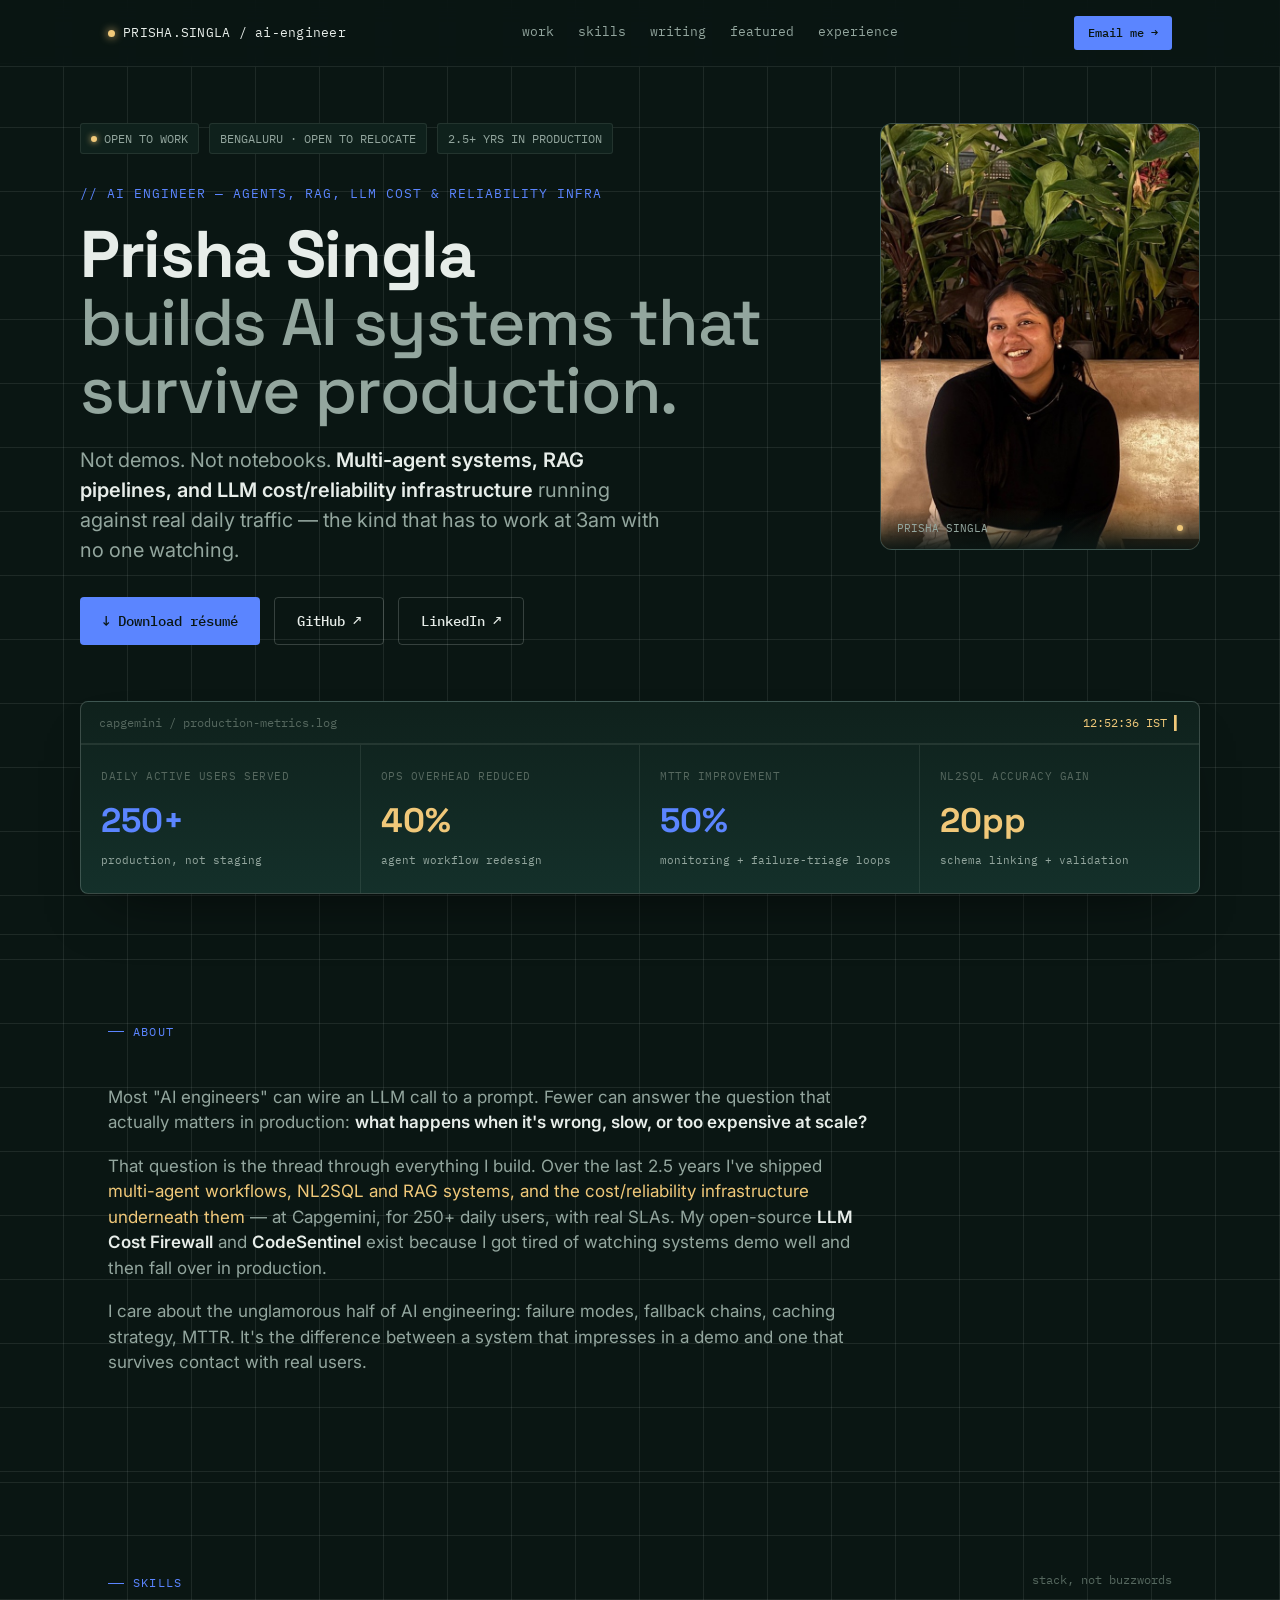
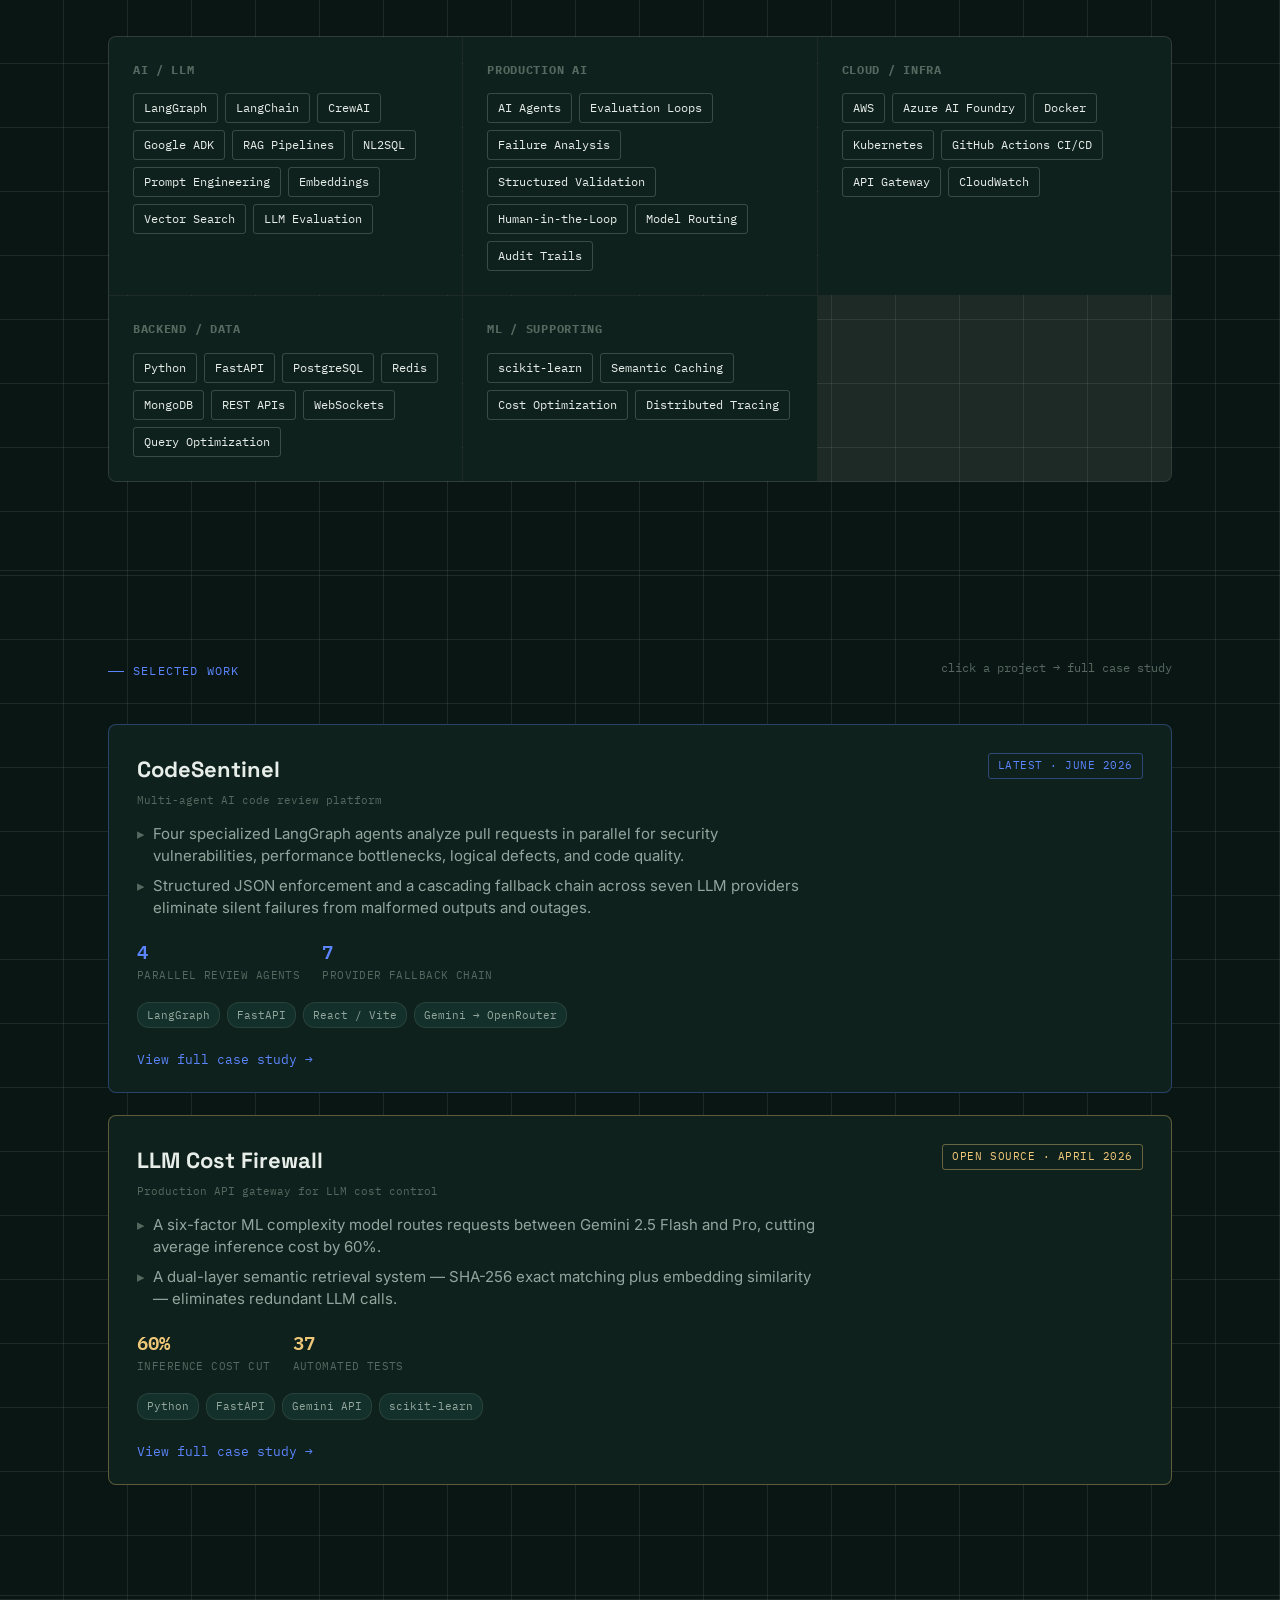
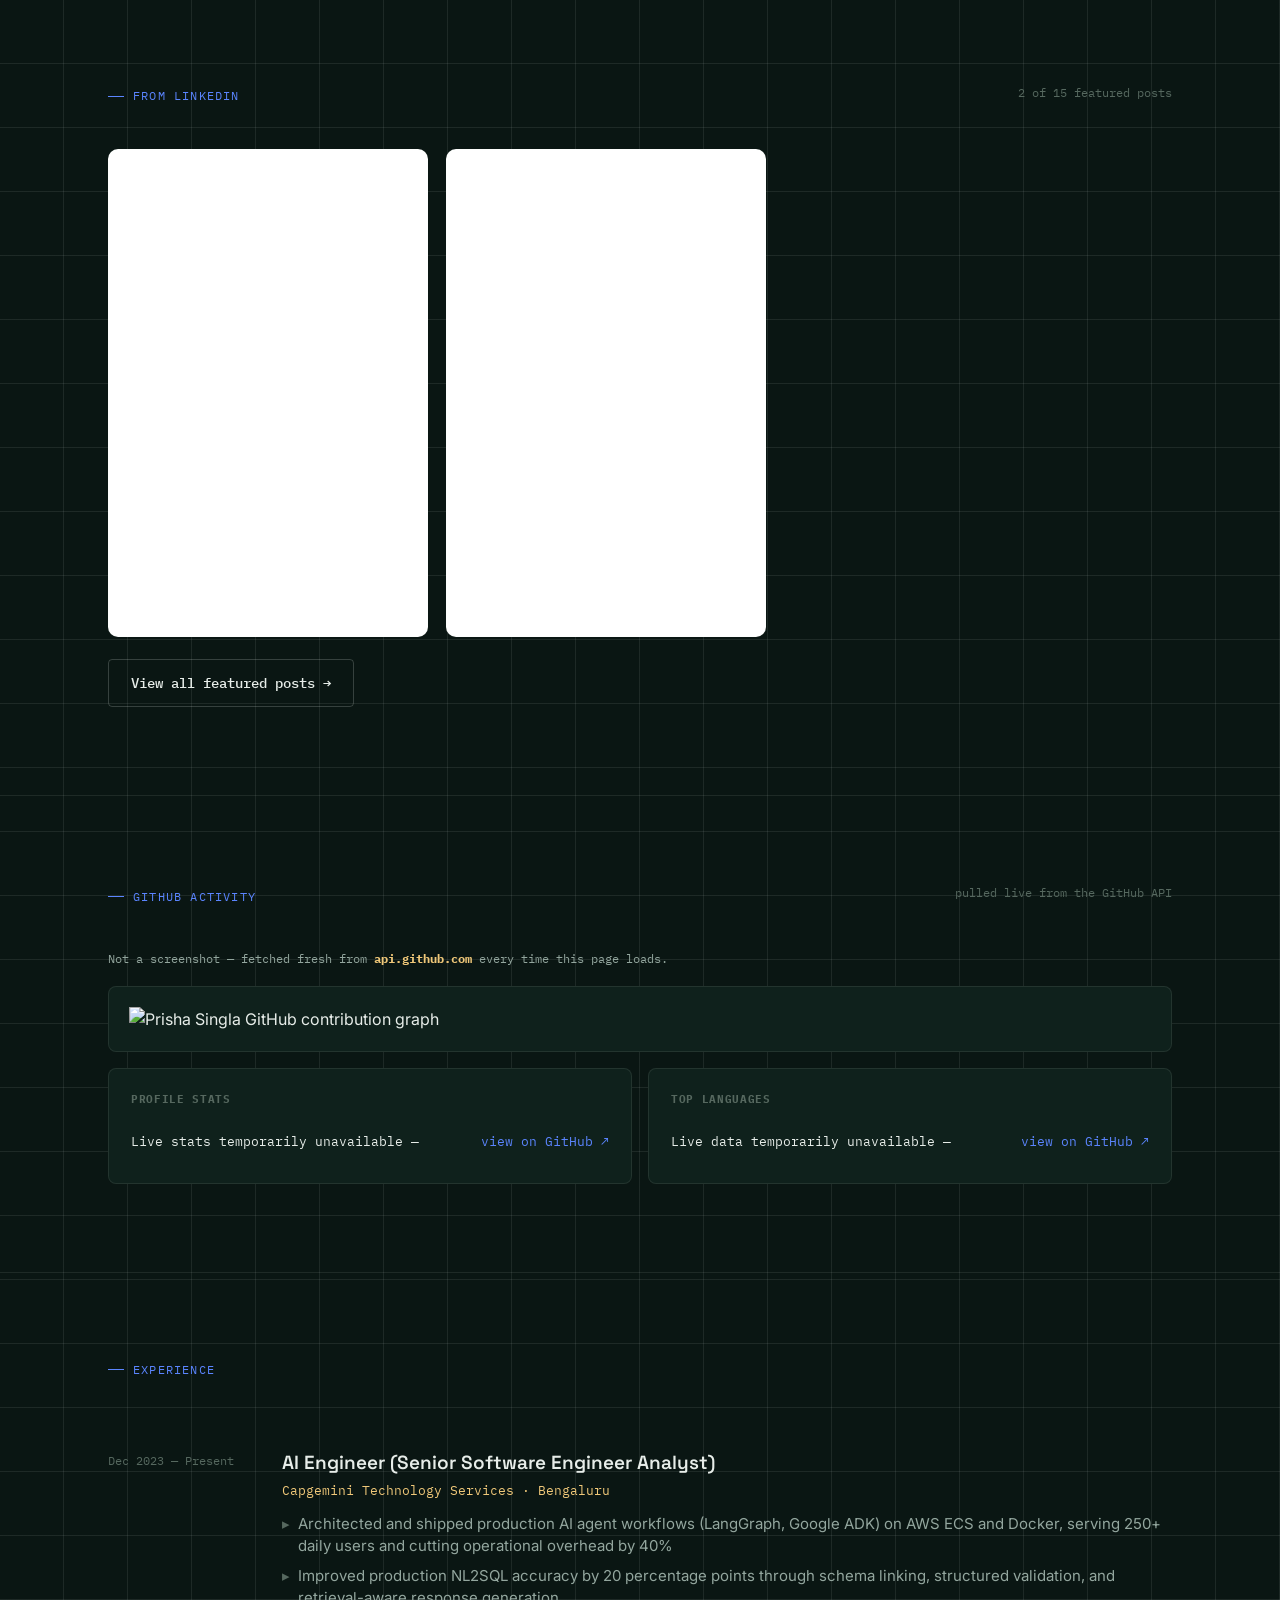
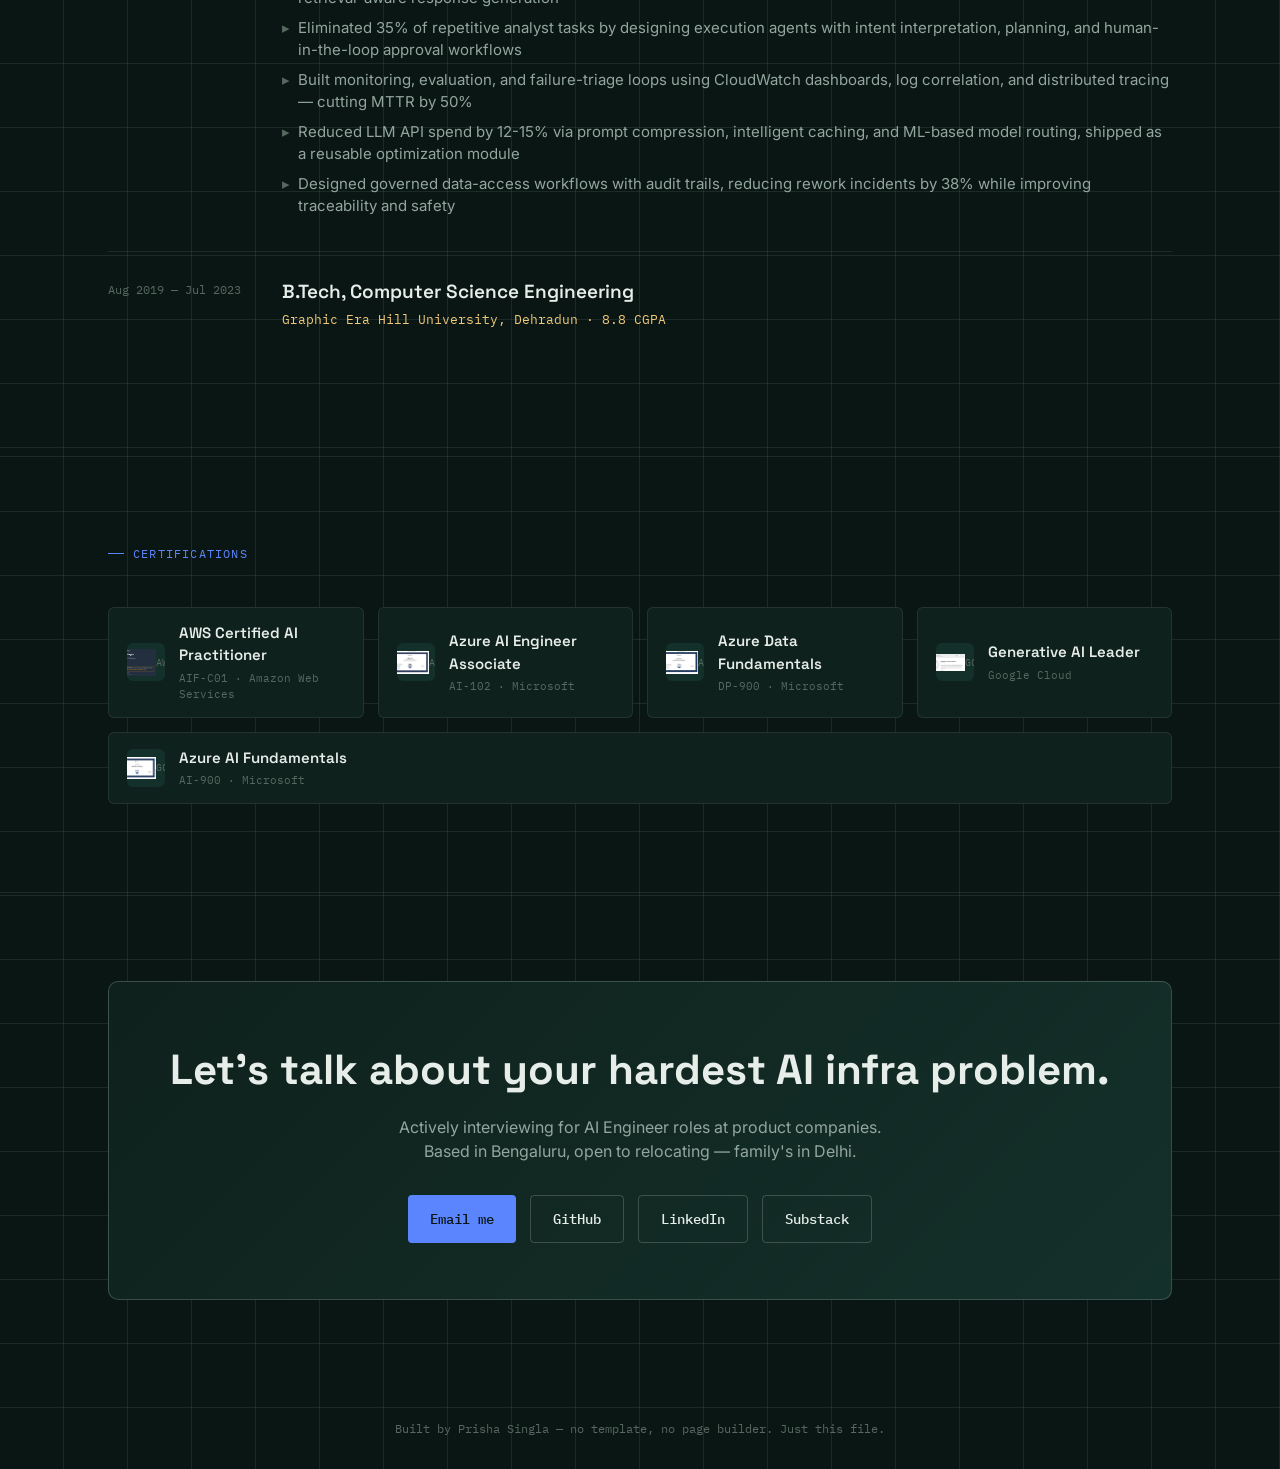
==== index.html @ 51c31b8b "feat: added certs" ====
<!DOCTYPE html>
<html lang="en">
<head>
<meta charset="UTF-8">
<meta name="viewport" content="width=device-width, initial-scale=1.0">
<title>Prisha Singla — AI Engineer</title>
<meta name="description" content="AI Engineer with 2.5 years shipping production agentic systems, RAG pipelines, and LLM cost infrastructure.">
<link rel="preconnect" href="https://fonts.googleapis.com">
<link rel="preconnect" href="https://fonts.gstatic.com" crossorigin>
<link href="https://fonts.googleapis.com/css2?family=Space+Grotesk:wght@400;500;600;700&family=IBM+Plex+Mono:wght@400;500;600&family=Inter:wght@400;500;600&display=swap" rel="stylesheet">
<link rel="stylesheet" href="style.css">
</head>
<body class="booting">

<div id="boot">
  <div class="boot-lines">
    <div>$ booting prisha_singla.sys</div>
    <div>$ mounting github · substack · linkedin</div>
    <div>$ loading 2.5y production experience</div>
    <div class="ok">$ status: <span class="ok">ready</span> <span class="blink">▍</span></div>
  </div>
</div>

<div class="spotlight" id="spotlight"></div>

<header class="nav">
  <div class="nav-inner">
    <div class="nav-logo"><span class="dot-live"></span> PRISHA.SINGLA / ai-engineer</div>
    <nav class="nav-links">
      <a href="#work">work</a>
      <a href="#skills">skills</a>
      <a href="writing.html">writing</a>
      <a href="featured.html">featured</a>
      <a href="#experience">experience</a>
    </nav>
    <a class="nav-cta" href="mailto:prishasingla23@gmail.com">Email me →</a>
  </div>
</header>

<div class="wrap hero">
  <div class="hero-columns">
    <div>
      <div class="status-bar load-anim load-1">
        <span class="status-chip open"><span class="dot"></span>OPEN TO WORK</span>
        <span class="status-chip">BENGALURU · OPEN TO RELOCATE</span>
        <span class="status-chip">2.5+ YRS IN PRODUCTION</span>
      </div>

      <span class="eyebrow load-anim load-2">// AI ENGINEER — AGENTS, RAG, LLM COST & RELIABILITY INFRA</span>
      <h1 class="hero-name load-anim load-3">Prisha Singla<br><span>builds AI systems that survive production.</span></h1>
      <p class="hero-sub load-anim load-4">Not demos. Not notebooks. <b>Multi-agent systems, RAG pipelines, and LLM cost/reliability infrastructure</b> running against real daily traffic — the kind that has to work at 3am with no one watching.</p>

      <div class="hero-cta-row load-anim load-5">
        <a class="btn btn-primary" href="Prisha_Singla_Resume.pdf" target="_blank" rel="noopener">↓ Download résumé</a>
        <a class="btn btn-ghost" href="https://github.com/prisha-singla-dev/" target="_blank" rel="noopener">GitHub ↗</a>
        <a class="btn btn-ghost" href="https://www.linkedin.com/in/prisha-singla/" target="_blank" rel="noopener">LinkedIn ↗</a>
      </div>
    </div>

    <div class="photo-panel load-anim load-3" id="photo-panel">
      <img src="prisha-photo.jpg" alt="Prisha Singla" onerror="this.style.display='none';">
      <div class="photo-fallback">
        <div class="mono"></div>
        <div class="hint"></div>
      </div>
      <div class="photo-tag"><span>PRISHA SINGLA</span><span class="live-dot"></span></div>
    </div>
  </div>

  <div class="dash reveal load-anim load-6">
    <div class="dash-head">
      <span>capgemini / production-metrics.log</span>
      <span class="clock" id="live-clock">--:--:--<span class="blink">▍</span></span>
    </div>
    <div class="dash-grid">
      <div class="metric">
        <div class="metric-label">Daily active users served</div>
        <div class="metric-val" data-count="250" data-suffix="+">0</div>
        <div class="metric-sub">production, not staging</div>
      </div>
      <div class="metric">
        <div class="metric-label">Ops overhead reduced</div>
        <div class="metric-val gold" data-count="40" data-suffix="%">0%</div>
        <div class="metric-sub">agent workflow redesign</div>
      </div>
      <div class="metric">
        <div class="metric-label">MTTR improvement</div>
        <div class="metric-val" data-count="50" data-suffix="%">0%</div>
        <div class="metric-sub">monitoring + failure-triage loops</div>
      </div>
      <div class="metric">
        <div class="metric-label">NL2SQL accuracy gain</div>
        <div class="metric-val gold" data-count="20" data-suffix="pp">0pp</div>
        <div class="metric-sub">schema linking + validation</div>
      </div>
    </div>
  </div>
</div>

<section id="about">
  <div class="wrap">
    <div class="sec-head"><span class="sec-label">About</span></div>
    <div class="about-body reveal">
      <p>Most "AI engineers" can wire an LLM call to a prompt. Fewer can answer the question that actually matters in production: <b>what happens when it's wrong, slow, or too expensive at scale?</b></p>
      <p>That question is the thread through everything I build. Over the last 2.5 years I've shipped <span class="accent">multi-agent workflows, NL2SQL and RAG systems, and the cost/reliability infrastructure underneath them</span> — at Capgemini, for 250+ daily users, with real SLAs. My open-source <b>LLM Cost Firewall</b> and <b>CodeSentinel</b> exist because I got tired of watching systems demo well and then fall over in production.</p>
      <p>I care about the unglamorous half of AI engineering: failure modes, fallback chains, caching strategy, MTTR. It's the difference between a system that impresses in a demo and one that survives contact with real users.</p>
    </div>
  </div>
</section>

<section id="skills">
  <div class="wrap">
    <div class="sec-head">
      <span class="sec-label">Skills</span>
      <span class="sec-count">stack, not buzzwords</span>
    </div>
    <div class="skill-grid reveal reveal-stagger">
      <div class="skill-cat">
        <h4>AI / LLM</h4>
        <div class="tag-row">
          <span class="tag">LangGraph</span><span class="tag">LangChain</span><span class="tag">CrewAI</span><span class="tag">Google ADK</span><span class="tag">RAG Pipelines</span><span class="tag">NL2SQL</span><span class="tag">Prompt Engineering</span><span class="tag">Embeddings</span><span class="tag">Vector Search</span><span class="tag">LLM Evaluation</span>
        </div>
      </div>
      <div class="skill-cat">
        <h4>Production AI</h4>
        <div class="tag-row">
          <span class="tag">AI Agents</span><span class="tag">Evaluation Loops</span><span class="tag">Failure Analysis</span><span class="tag">Structured Validation</span><span class="tag">Human-in-the-Loop</span><span class="tag">Model Routing</span><span class="tag">Audit Trails</span>
        </div>
      </div>
      <div class="skill-cat">
        <h4>Cloud / Infra</h4>
        <div class="tag-row">
          <span class="tag">AWS</span><span class="tag">Azure AI Foundry</span><span class="tag">Docker</span><span class="tag">Kubernetes</span><span class="tag">GitHub Actions CI/CD</span><span class="tag">API Gateway</span><span class="tag">CloudWatch</span>
        </div>
      </div>
      <div class="skill-cat">
        <h4>Backend / Data</h4>
        <div class="tag-row">
          <span class="tag">Python</span><span class="tag">FastAPI</span><span class="tag">PostgreSQL</span><span class="tag">Redis</span><span class="tag">MongoDB</span><span class="tag">REST APIs</span><span class="tag">WebSockets</span><span class="tag">Query Optimization</span>
        </div>
      </div>
      <div class="skill-cat">
        <h4>ML / Supporting</h4>
        <div class="tag-row">
          <span class="tag">scikit-learn</span><span class="tag">Semantic Caching</span><span class="tag">Cost Optimization</span><span class="tag">Distributed Tracing</span>
        </div>
      </div>
    </div>
  </div>
</section>

<section id="work">
  <div class="wrap">
    <div class="sec-head">
      <span class="sec-label">Selected Work</span>
      <span class="sec-count">click a project → full case study</span>
    </div>

    <a class="project hi-cobalt reveal" href="codesentinel.html" style="transition-delay:0.03s;">
      <div class="project-top">
        <div class="project-head">
          <span class="project-name">CodeSentinel</span>
          <span class="badge cobalt">LATEST · JUNE 2026</span>
        </div>
        <div class="project-date">Multi-agent AI code review platform</div>
        <ul class="project-desc">
          <li>Four specialized LangGraph agents analyze pull requests in parallel for security vulnerabilities, performance bottlenecks, logical defects, and code quality.</li>
          <li>Structured JSON enforcement and a cascading fallback chain across seven LLM providers eliminate silent failures from malformed outputs and outages.</li>
        </ul>
        <div class="project-stats">
          <div class="pstat"><span class="n cobalt">4</span><span class="l">parallel review agents</span></div>
          <div class="pstat"><span class="n cobalt">7</span><span class="l">provider fallback chain</span></div>
        </div>
        <div class="project-stack">
          <span class="stack-pill">LangGraph</span><span class="stack-pill">FastAPI</span><span class="stack-pill">React / Vite</span><span class="stack-pill">Gemini → OpenRouter</span>
        </div>
        <span class="project-cta">View full case study →</span>
      </div>
    </a>

    <a class="project hi-gold reveal" href="llm-cost-firewall.html" style="transition-delay:0.08s;">
      <div class="project-top">
        <div class="project-head">
          <span class="project-name">LLM Cost Firewall</span>
          <span class="badge gold">OPEN SOURCE · APRIL 2026</span>
        </div>
        <div class="project-date">Production API gateway for LLM cost control</div>
        <ul class="project-desc">
          <li>A six-factor ML complexity model routes requests between Gemini 2.5 Flash and Pro, cutting average inference cost by 60%.</li>
          <li>A dual-layer semantic retrieval system — SHA-256 exact matching plus embedding similarity — eliminates redundant LLM calls.</li>
        </ul>
        <div class="project-stats">
          <div class="pstat"><span class="n gold">60%</span><span class="l">inference cost cut</span></div>
          <div class="pstat"><span class="n gold">37</span><span class="l">automated tests</span></div>
        </div>
        <div class="project-stack">
          <span class="stack-pill">Python</span><span class="stack-pill">FastAPI</span><span class="stack-pill">Gemini API</span><span class="stack-pill">scikit-learn</span>
        </div>
        <span class="project-cta">View full case study →</span>
      </div>
    </a>
  </div>
</section>

<section id="linkedin">
  <div class="wrap">
    <div class="sec-head">
      <span class="sec-label">From LinkedIn</span>
      <span class="sec-count">2 of 15 featured posts</span>
    </div>
    <div class="li-scroll reveal">
      <div class="li-card">
        <iframe src="https://www.linkedin.com/embed/feed/update/urn:li:ugcPost:7457241802211971072" height="480" width="100%" frameborder="0" allowfullscreen title="LinkedIn post — LLM Cost Architecture" loading="lazy"></iframe>
      </div>
      <div class="li-card">
        <iframe src="https://www.linkedin.com/embed/feed/update/urn:li:ugcPost:7475395235465064448" height="480" width="100%" frameborder="0" allowfullscreen title="LinkedIn post — Multi-Agent Code Review" loading="lazy"></iframe>
      </div>
    </div>
    <a class="btn btn-ghost reveal" href="featured.html" style="margin-top:8px;">View all featured posts →</a>
  </div>
</section>

<section id="github-activity">
  <div class="wrap">
    <div class="sec-head">
      <span class="sec-label">GitHub Activity</span>
      <span class="sec-count">pulled live from the GitHub API</span>
    </div>
    <div class="gh-summary reveal">Not a screenshot — fetched fresh from <b>api.github.com</b> every time this page loads.</div>
    <div class="gh-chart-wrap reveal">
      <img src="https://ghchart.rshah.org/5B85FF/prisha-singla-dev" alt="Prisha Singla GitHub contribution graph" loading="lazy" style="width:100%;min-width:640px;">
    </div>
    <div class="gh-stats-grid reveal">
      <div class="gh-card">
        <h5>Profile stats</h5>
        <div id="gh-live-stats"><div class="gh-stat-row" style="border-top:none;">Loading…</div></div>
      </div>
      <div class="gh-card">
        <h5>Top languages</h5>
        <div id="gh-live-langs"><div class="gh-stat-row" style="border-top:none;">Loading…</div></div>
      </div>
    </div>
  </div>
</section>

<section id="experience">
  <div class="wrap">
    <div class="sec-head"><span class="sec-label">Experience</span></div>
    <div class="reveal">
      <div class="exp-item">
        <div class="exp-date">Dec 2023 — Present</div>
        <div>
          <div class="exp-role">AI Engineer (Senior Software Engineer Analyst)</div>
          <div class="exp-org">Capgemini Technology Services · Bengaluru</div>
          <ul class="exp-list">
            <li>Architected and shipped production AI agent workflows (LangGraph, Google ADK) on AWS ECS and Docker, serving 250+ daily users and cutting operational overhead by 40%</li>
            <li>Improved production NL2SQL accuracy by 20 percentage points through schema linking, structured validation, and retrieval-aware response generation</li>
            <li>Eliminated 35% of repetitive analyst tasks by designing execution agents with intent interpretation, planning, and human-in-the-loop approval workflows</li>
            <li>Built monitoring, evaluation, and failure-triage loops using CloudWatch dashboards, log correlation, and distributed tracing — cutting MTTR by 50%</li>
            <li>Reduced LLM API spend by 12-15% via prompt compression, intelligent caching, and ML-based model routing, shipped as a reusable optimization module</li>
            <li>Designed governed data-access workflows with audit trails, reducing rework incidents by 38% while improving traceability and safety</li>
          </ul>
        </div>
      </div>
      <div class="exp-item">
        <div class="exp-date">Aug 2019 — Jul 2023</div>
        <div>
          <div class="exp-role">B.Tech, Computer Science Engineering</div>
          <div class="exp-org">Graphic Era Hill University, Dehradun · 8.8 CGPA</div>
        </div>
      </div>
    </div>
  </div>
</section>

<section id="certs">
  <div class="wrap">
    <div class="sec-head"><span class="sec-label">Certifications</span></div>
    <div class="cert-row reveal">
      <div class="cert" data-img-wrap>
        <div class="cert-logo"><img src="certs/aws-aif-c01.png" alt="" onerror="imgFallback(this)">AWS</div>
        <div><div class="cert-name">AWS Certified AI Practitioner</div><div class="cert-issuer">AIF-C01 · Amazon Web Services</div></div>
      </div>
      <div class="cert" data-img-wrap>
        <div class="cert-logo"><img src="certs/azure-ai102.png" alt="" onerror="imgFallback(this)">AZ</div>
        <div><div class="cert-name">Azure AI Engineer Associate</div><div class="cert-issuer">AI-102 · Microsoft</div></div>
      </div>
      <div class="cert" data-img-wrap>
        <div class="cert-logo"><img src="certs/azure-dp900.png" alt="" onerror="imgFallback(this)">AZ</div>
        <div><div class="cert-name">Azure Data Fundamentals</div><div class="cert-issuer">DP-900 · Microsoft</div></div>
      </div>
      <div class="cert" data-img-wrap>
        <div class="cert-logo"><img src="certs/gcp-genai-leader.png" alt="" onerror="imgFallback(this)">GCP</div>
        <div><div class="cert-name">Generative AI Leader</div><div class="cert-issuer">Google Cloud</div></div>
      </div>
      <div class="cert" data-img-wrap>
        <div class="cert-logo"><img src="certs/azure-ai900.png" alt="" onerror="imgFallback(this)">GCP</div>
        <div><div class="cert-name">Azure AI Fundamentals</div><div class="cert-issuer">AI-900 · Microsoft</div></div>
      </div>
    </div>
  </div>
</section>

<section id="contact">
  <div class="wrap">
    <div class="contact-panel reveal">
      <h2>Let's talk about your hardest AI infra problem.</h2>
      <p>Actively interviewing for AI Engineer roles at product companies. Based in Bengaluru, open to relocating — family's in Delhi.</p>
      <div class="contact-links">
        <a class="btn btn-primary" href="mailto:prishasingla23@gmail.com">Email me</a>
        <a class="btn btn-ghost" href="https://github.com/prisha-singla-dev/" target="_blank" rel="noopener">GitHub</a>
        <a class="btn btn-ghost" href="https://www.linkedin.com/in/prisha-singla/" target="_blank" rel="noopener">LinkedIn</a>
        <a class="btn btn-ghost" href="https://shipitdebugit.substack.com/" target="_blank" rel="noopener">Substack</a>
      </div>
    </div>
  </div>
</section>

<footer>Built by Prisha Singla — no template, no page builder. Just this file.</footer>

<script src="site.js"></script>
</body>
</html>
---- style.css ----
:root{
  --ink:#0A1613;
  --panel:#0F211C;
  --panel-2:#14302A;
  --line: rgba(231,237,233,0.09);
  --line-strong: rgba(231,237,233,0.20);
  --text:#E7EDE9;
  --text-dim:#93A69E;
  --text-faint:#56685F;
  --cobalt:#5B85FF;
  --gold:#F0C879;
  --coral:#FF6B5E;
  --font-display:'Space Grotesk',sans-serif;
  --font-mono:'IBM Plex Mono',monospace;
  --font-body:'Inter',sans-serif;
}
*{margin:0;padding:0;box-sizing:border-box;}
html{scroll-behavior:smooth;}
body{
  background:var(--ink);color:var(--text);font-family:var(--font-body);line-height:1.5;overflow-x:hidden;
  background-image:linear-gradient(var(--line) 1px, transparent 1px), linear-gradient(90deg, var(--line) 1px, transparent 1px);
  background-size:64px 64px;background-position:-1px -1px;
}
body.booting{overflow:hidden;height:100vh;}
@media (prefers-reduced-motion: reduce){
  *{animation-duration:0.01ms !important; animation-iteration-count:1 !important; transition-duration:0.01ms !important; scroll-behavior:auto !important;}
  .spotlight{display:none !important;}
}
a{color:inherit;text-decoration:none;}
::selection{background:var(--cobalt);color:var(--ink);}
:focus-visible{outline:2px solid var(--cobalt);outline-offset:3px;}
img{max-width:100%;display:block;}
ul{list-style:none;}

.wrap{max-width:1120px;margin:0 auto;padding:0 28px;}

/* ---------- BOOT OVERLAY ---------- */
#boot{
  position:fixed;inset:0;z-index:1000;background:var(--ink);
  display:flex;align-items:center;justify-content:center;
  transition:opacity 0.5s ease, visibility 0.5s ease;
}
#boot.hide{opacity:0;visibility:hidden;pointer-events:none;}
.boot-lines{font-family:var(--font-mono);font-size:13px;color:var(--text-dim);width:340px;}
.boot-lines div{opacity:0;white-space:nowrap;overflow:hidden;animation:bootline 0.4s ease forwards;}
.boot-lines div:nth-child(1){animation-delay:0.05s;}
.boot-lines div:nth-child(2){animation-delay:0.35s;}
.boot-lines div:nth-child(3){animation-delay:0.65s;}
.boot-lines div:nth-child(4){animation-delay:0.95s;color:var(--cobalt);}
@keyframes bootline{from{opacity:0;transform:translateX(-6px);}to{opacity:1;transform:translateX(0);}}
.boot-lines .ok{color:var(--gold);}

/* ---------- CURSOR SPOTLIGHT ---------- */
.spotlight{
  position:fixed;top:0;left:0;width:520px;height:520px;pointer-events:none;z-index:1;
  background:radial-gradient(circle, rgba(91,133,255,0.07), rgba(240,200,121,0.03) 45%, transparent 70%);
  transform:translate(-50%,-50%);opacity:0;transition:opacity 0.4s ease;
}
.spotlight.active{opacity:1;}

/* ---------- LOAD-IN ---------- */
@keyframes fadeUp{from{opacity:0;transform:translateY(16px);}to{opacity:1;transform:translateY(0);}}
.load-anim{opacity:0;}
.load-anim.go{animation:fadeUp 0.7s cubic-bezier(.16,.84,.44,1) forwards;}
.load-1.go{animation-delay:0.05s;} .load-2.go{animation-delay:0.15s;} .load-3.go{animation-delay:0.28s;}
.load-4.go{animation-delay:0.4s;} .load-5.go{animation-delay:0.52s;} .load-6.go{animation-delay:0.64s;}

/* ---------- NAV ---------- */
header.nav{position:sticky;top:0;z-index:100;backdrop-filter:blur(12px);background:rgba(10,22,19,0.85);border-bottom:1px solid var(--line);}
.nav-inner{display:flex;align-items:center;justify-content:space-between;padding:16px 28px;max-width:1120px;margin:0 auto;}
.nav-logo{font-family:var(--font-mono);font-size:13px;letter-spacing:0.02em;display:flex;align-items:center;gap:8px;}
.dot-live{width:7px;height:7px;border-radius:50%;background:var(--gold);box-shadow:0 0 8px var(--gold);animation:pulse 2s ease-in-out infinite;}
@keyframes pulse{0%,100%{opacity:1;}50%{opacity:0.35;}}
.nav-links{display:flex;gap:24px;font-family:var(--font-mono);font-size:12.5px;color:var(--text-dim);}
.nav-links a{position:relative;padding-bottom:3px;transition:color 0.2s ease;}
.nav-links a::after{content:'';position:absolute;left:0;bottom:0;width:0;height:1px;background:var(--cobalt);transition:width 0.25s ease;}
.nav-links a:hover{color:var(--cobalt);}
.nav-links a:hover::after{width:100%;}
.nav-links a.active{color:var(--gold);}
.nav-cta{font-family:var(--font-mono);font-size:12px;background:var(--cobalt);color:var(--ink);padding:8px 14px;border-radius:3px;white-space:nowrap;transition:transform 0.15s ease, box-shadow 0.15s ease;font-weight:500;}
.nav-cta:hover{transform:translateY(-1px);box-shadow:0 6px 16px rgba(91,133,255,0.25);}
@media (max-width:820px){.nav-links{display:none;}}

section[id]{scroll-margin-top:84px;}

/* ---------- HERO ---------- */
.hero{padding:56px 0 40px;}
.hero-columns{display:grid;grid-template-columns:1fr 320px;gap:48px;align-items:start;}
@media (max-width:900px){.hero-columns{grid-template-columns:1fr;}}

.status-bar{display:flex;flex-wrap:wrap;gap:10px;margin-bottom:30px;}
.status-chip{font-family:var(--font-mono);font-size:11.5px;color:var(--text-dim);border:1px solid var(--line);padding:6px 10px;border-radius:3px;display:flex;align-items:center;gap:7px;background:var(--panel);}
.status-chip .dot{width:6px;height:6px;border-radius:50%;background:var(--gold);}
.status-chip.open .dot{background:var(--gold);box-shadow:0 0 6px var(--gold);}

.eyebrow{font-family:var(--font-mono);font-size:12.5px;color:var(--cobalt);letter-spacing:0.08em;margin-bottom:18px;display:block;}
h1.hero-name{font-family:var(--font-display);font-weight:700;font-size:clamp(34px, 6vw, 66px);line-height:1.03;letter-spacing:-0.02em;margin-bottom:20px;}
h1.hero-name span{color:var(--text-dim);font-weight:500;}
.hero-sub{font-size:clamp(16px,2.4vw,20px);color:var(--text-dim);max-width:600px;margin-bottom:32px;font-weight:400;}
.hero-sub b{color:var(--text);font-weight:600;}

.hero-cta-row{display:flex;flex-wrap:wrap;gap:14px;margin-bottom:56px;}
.btn{font-family:var(--font-mono);font-size:13.5px;font-weight:500;padding:13px 22px;border-radius:4px;display:inline-flex;align-items:center;gap:8px;transition:transform 0.15s ease, box-shadow 0.15s ease;}
.btn-primary{background:var(--cobalt);color:var(--ink);}
.btn-primary:hover{transform:translateY(-2px);box-shadow:0 8px 20px rgba(91,133,255,0.25);}
.btn-ghost{border:1px solid var(--line-strong);color:var(--text);}
.btn-ghost:hover{border-color:var(--gold);color:var(--gold);transform:translateY(-2px);}
.btn-sm{font-size:12px;padding:9px 15px;}

/* ---------- PHOTO PANEL ---------- */
.photo-panel{
  position:relative;border:1px solid var(--line-strong);border-radius:12px;overflow:hidden;
  background:linear-gradient(160deg, var(--panel-2), var(--panel));aspect-ratio:3/4;
}
.photo-panel img{width:100%;height:100%;object-fit:cover;}
.photo-fallback{position:absolute;inset:0;display:flex;flex-direction:column;align-items:center;justify-content:center;gap:10px;}
.photo-fallback .mono{font-family:var(--font-display);font-weight:700;font-size:52px;color:var(--cobalt);opacity:0.5;}
.photo-fallback .hint{font-family:var(--font-mono);font-size:10.5px;color:var(--text-faint);text-align:center;padding:0 20px;}
.photo-panel.has-photo .photo-fallback{display:none;}
.photo-tag{
  position:absolute;left:0;right:0;bottom:0;padding:12px 16px;
  background:linear-gradient(0deg, rgba(10,22,19,0.92), transparent);
  font-family:var(--font-mono);font-size:11px;color:var(--text-dim);display:flex;align-items:center;justify-content:space-between;
}
.photo-tag .live-dot{width:6px;height:6px;border-radius:50%;background:var(--gold);box-shadow:0 0 6px var(--gold);animation:pulse 2s ease-in-out infinite;}

/* ---------- DASHBOARD PANEL ---------- */
.dash{border:1px solid var(--line-strong);border-radius:8px;background:linear-gradient(180deg, var(--panel), var(--panel-2));overflow:hidden;box-shadow:0 30px 60px -30px rgba(0,0,0,0.6);position:relative;}
.dash::after{content:'';position:absolute;top:0;left:-30%;width:22%;height:100%;background:linear-gradient(90deg, transparent, rgba(91,133,255,0.07), transparent);animation:scan 5s ease-in-out infinite;pointer-events:none;}
@keyframes scan{0%{left:-30%;}50%{left:108%;}100%{left:108%;}}
.dash-head{display:flex;align-items:center;justify-content:space-between;padding:12px 18px;border-bottom:1px solid var(--line);font-family:var(--font-mono);font-size:11.5px;color:var(--text-faint);}
.dash-head .clock{color:var(--gold);}
.dash-head .blink{animation:pulse 1s steps(1) infinite;}
.dash-grid{display:grid;grid-template-columns:repeat(4,1fr);}
.metric{padding:24px 20px;border-right:1px solid var(--line);border-top:1px solid var(--line);transition:background 0.25s ease;}
.metric:hover{background:rgba(91,133,255,0.04);}
.metric:nth-child(4n){border-right:none;}
.metric-label{font-family:var(--font-mono);font-size:10.5px;color:var(--text-faint);letter-spacing:0.05em;text-transform:uppercase;margin-bottom:10px;}
.metric-val{font-family:var(--font-display);font-weight:700;font-size:clamp(24px,3.2vw,34px);color:var(--cobalt);}
.metric-val.gold{color:var(--gold);}
.metric-sub{font-family:var(--font-mono);font-size:11px;color:var(--text-dim);margin-top:6px;}
@media (max-width:720px){
  .dash-grid{grid-template-columns:repeat(2,1fr);}
  .metric:nth-child(2n){border-right:none;}
  .metric:nth-child(4n){border-right:1px solid var(--line);}
}

/* ---------- SECTION SHELL ---------- */
section{padding:88px 0;border-top:1px solid var(--line);}
.sec-head{display:flex;align-items:baseline;justify-content:space-between;margin-bottom:44px;flex-wrap:wrap;gap:12px;}
.sec-label{font-family:var(--font-mono);font-size:12px;color:var(--cobalt);letter-spacing:0.1em;text-transform:uppercase;display:flex;align-items:center;gap:9px;}
.sec-label::before{content:'';width:16px;height:1px;background:var(--cobalt);display:inline-block;}
.sec-title{font-family:var(--font-display);font-weight:600;font-size:clamp(26px,4vw,38px);letter-spacing:-0.01em;}
.sec-count{font-family:var(--font-mono);font-size:12px;color:var(--text-faint);}

/* ---------- ABOUT ---------- */
.about-body{max-width:760px;font-size:17px;color:var(--text-dim);}
.about-body p{margin-bottom:18px;}
.about-body b{color:var(--text);font-weight:600;}
.about-body .accent{color:var(--gold);}

/* ---------- SKILLS ---------- */
.skill-grid{display:grid;grid-template-columns:repeat(3,1fr);gap:1px;background:var(--line);border:1px solid var(--line);border-radius:8px;overflow:hidden;}
.skill-cat{background:var(--panel);padding:24px;}
.skill-cat h4{font-family:var(--font-mono);font-size:11.5px;color:var(--text-faint);text-transform:uppercase;letter-spacing:0.06em;margin-bottom:15px;}
.tag-row{display:flex;flex-wrap:wrap;gap:7px;}
.tag{font-family:var(--font-mono);font-size:12px;padding:5px 10px;border:1px solid var(--line-strong);border-radius:3px;color:var(--text);transition:all 0.18s ease;}
.tag:hover{border-color:var(--gold);color:var(--gold);transform:translateY(-2px);background:rgba(240,200,121,0.06);}
@media (max-width:900px){.skill-grid{grid-template-columns:repeat(2,1fr);}}
@media (max-width:600px){.skill-grid{grid-template-columns:1fr;}}

/* ---------- PROJECT CARDS (clickable → detail page) ---------- */
.project{display:block;border:1px solid var(--line);border-radius:8px;margin-bottom:22px;background:var(--panel);overflow:hidden;transition:border-color 0.25s ease, transform 0.25s ease, box-shadow 0.25s ease;cursor:pointer;}
.project:hover{border-color:var(--line-strong);transform:translateY(-3px);box-shadow:0 16px 32px -18px rgba(0,0,0,0.5);}
.project.hi-cobalt{border-color:rgba(91,133,255,0.35);}
.project.hi-cobalt:hover{box-shadow:0 16px 32px -18px rgba(91,133,255,0.18);}
.project.hi-gold{border-color:rgba(240,200,121,0.35);}
.project.hi-gold:hover{box-shadow:0 16px 32px -18px rgba(240,200,121,0.15);}
.project-top{padding:28px 28px 22px;}
.project-head{display:flex;align-items:flex-start;justify-content:space-between;gap:16px;margin-bottom:6px;flex-wrap:wrap;}
.project-name{font-family:var(--font-display);font-weight:700;font-size:22px;}
.project-date{font-family:var(--font-mono);font-size:11px;color:var(--text-faint);margin-bottom:14px;}
.badge{font-family:var(--font-mono);font-size:10.5px;padding:4px 9px;border-radius:3px;letter-spacing:0.05em;white-space:nowrap;}
.badge.cobalt{color:var(--cobalt);border:1px solid rgba(91,133,255,0.4);}
.badge.gold{color:var(--gold);border:1px solid rgba(240,200,121,0.4);}
.project-desc{color:var(--text-dim);font-size:15px;max-width:680px;margin-bottom:18px;}
.project-desc li{margin-bottom:7px;position:relative;padding-left:16px;}
.project-desc li::before{content:'▸';position:absolute;left:0;color:var(--text-faint);}
.project-stats{display:flex;flex-wrap:wrap;gap:22px;margin-bottom:18px;}
.pstat{font-family:var(--font-mono);}
.pstat .n{font-size:19px;font-weight:600;}
.pstat .n.cobalt{color:var(--cobalt);}
.pstat .n.gold{color:var(--gold);}
.pstat .l{color:var(--text-faint);font-size:10.5px;text-transform:uppercase;letter-spacing:0.04em;display:block;margin-top:2px;}
.project-stack{display:flex;flex-wrap:wrap;gap:7px;margin-bottom:18px;}
.stack-pill{font-family:var(--font-mono);font-size:11px;color:var(--text-dim);background:var(--panel-2);border:1px solid var(--line);padding:4px 9px;border-radius:12px;}
.project-cta{font-family:var(--font-mono);font-size:12.5px;color:var(--cobalt);display:inline-flex;align-items:center;gap:6px;}
.project:hover .project-cta{color:var(--gold);}

/* ---------- PROJECT DETAIL PAGE ---------- */
.detail-hero{padding:44px 0 40px;}
.back-link{font-family:var(--font-mono);font-size:12.5px;color:var(--text-dim);display:inline-flex;align-items:center;gap:6px;margin-bottom:24px;}
.back-link:hover{color:var(--cobalt);}
.detail-links{display:flex;flex-wrap:wrap;gap:14px;margin:28px 0 8px;}
.detail-block{margin-bottom:56px;}
.detail-block h3{font-family:var(--font-display);font-weight:600;font-size:22px;margin-bottom:18px;}
.video-frame{border:1px solid var(--line-strong);border-radius:10px;overflow:hidden;background:var(--panel);aspect-ratio:16/9;position:relative;}
.video-frame video{width:100%;height:100%;object-fit:cover;}
.video-placeholder{position:absolute;inset:0;display:flex;flex-direction:column;align-items:center;justify-content:center;gap:10px;font-family:var(--font-mono);font-size:12px;color:var(--text-faint);text-align:center;padding:0 24px;}
.embed-row{display:grid;grid-template-columns:1fr 1fr;gap:20px;}
@media (max-width:800px){.embed-row{grid-template-columns:1fr;}}
.embed-card{border:1px solid var(--line);border-radius:10px;overflow:hidden;background:var(--panel);}
.embed-card-head{padding:12px 16px;border-bottom:1px solid var(--line);font-family:var(--font-mono);font-size:11px;color:var(--text-faint);display:flex;align-items:center;justify-content:space-between;}
.embed-card-head a{color:var(--cobalt);}
.embed-frame-wrap{background:#fff;}
.embed-frame-wrap iframe{width:100%;border:none;display:block;}
.substack-card{padding:32px 24px;text-align:center;background:linear-gradient(160deg,#fff,#f4f1ea);color:#1a1a1a;}
.substack-card .sc-icon{width:44px;height:44px;border-radius:10px;background:#FF6719;color:#fff;display:flex;align-items:center;justify-content:center;font-family:var(--font-display);font-weight:700;font-size:18px;margin:0 auto 14px;}
.substack-card h4{font-family:var(--font-display);font-weight:700;font-size:16px;margin-bottom:8px;}
.substack-card p{font-family:var(--font-body);font-size:13px;color:#555;margin-bottom:16px;line-height:1.5;}
.substack-card a{display:inline-block;font-family:var(--font-mono);font-size:12px;font-weight:600;background:#FF6719;color:#fff;padding:9px 16px;border-radius:5px;}

/* ---------- WRITING / NEWSLETTER ---------- */
.writing-grid{display:grid;grid-template-columns:1fr 1fr;gap:20px;}
@media (max-width:800px){.writing-grid{grid-template-columns:1fr;}}
.writing-card{border:1px solid var(--line);border-radius:10px;overflow:hidden;background:var(--panel);transition:border-color 0.2s ease, transform 0.2s ease;}
.writing-card:hover{border-color:var(--line-strong);transform:translateY(-3px);}
.writing-card-head{padding:12px 16px;border-bottom:1px solid var(--line);font-family:var(--font-mono);font-size:10.5px;letter-spacing:0.06em;text-transform:uppercase;color:var(--gold);}

/* ---------- LINKEDIN HIGHLIGHTS ---------- */
.li-scroll{display:flex;gap:18px;overflow-x:auto;padding-bottom:14px;scroll-snap-type:x proximity;-webkit-overflow-scrolling:touch;}
.li-scroll::-webkit-scrollbar{height:6px;}
.li-scroll::-webkit-scrollbar-thumb{background:var(--line-strong);border-radius:3px;}
.li-card{flex:0 0 320px;scroll-snap-align:start;border:1px solid var(--line);border-radius:10px;overflow:hidden;background:#fff;}

/* ---------- GITHUB ACTIVITY (self-built) ---------- */
.gh-summary{font-family:var(--font-mono);font-size:12px;color:var(--text-dim);margin-bottom:18px;}
.gh-summary b{color:var(--gold);}
.gh-chart-wrap{border:1px solid var(--line);border-radius:8px;background:var(--panel);padding:20px;overflow-x:auto;margin-bottom:16px;}
.gh-stats-grid{display:grid;grid-template-columns:1fr 1fr;gap:16px;}
@media (max-width:700px){.gh-stats-grid{grid-template-columns:1fr;}}
.gh-card{border:1px solid var(--line);border-radius:8px;background:var(--panel);padding:22px;}
.gh-card h5{font-family:var(--font-mono);font-size:11px;color:var(--text-faint);text-transform:uppercase;letter-spacing:0.06em;margin-bottom:16px;}
.gh-stat-row{display:flex;justify-content:space-between;align-items:center;padding:9px 0;border-top:1px solid var(--line);font-family:var(--font-mono);font-size:13px;}
.gh-stat-row:first-of-type{border-top:none;}
.gh-stat-row .n{color:var(--cobalt);font-weight:600;}
.lang-bar-row{margin-bottom:12px;}
.lang-bar-label{display:flex;justify-content:space-between;font-family:var(--font-mono);font-size:11.5px;color:var(--text-dim);margin-bottom:5px;}
.lang-bar-track{height:6px;background:var(--panel-2);border-radius:3px;overflow:hidden;}
.lang-bar-fill{height:100%;background:var(--cobalt);border-radius:3px;transition:width 1s cubic-bezier(.16,.84,.44,1);}

/* ---------- EXPERIENCE ---------- */
.exp-item{display:grid;grid-template-columns:150px 1fr;gap:24px;padding:26px 0;border-top:1px solid var(--line);}
.exp-item:first-child{border-top:none;}
.exp-date{font-family:var(--font-mono);font-size:12px;color:var(--text-faint);padding-top:3px;}
.exp-role{font-family:var(--font-display);font-weight:600;font-size:19px;margin-bottom:4px;}
.exp-org{font-family:var(--font-mono);font-size:13px;color:var(--gold);margin-bottom:12px;}
.exp-list{color:var(--text-dim);font-size:15px;}
.exp-list li{margin-bottom:7px;position:relative;padding-left:16px;}
.exp-list li::before{content:'▸';position:absolute;left:0;color:var(--text-faint);}

/* ---------- CERTS ---------- */
.cert-row{display:flex;flex-wrap:wrap;gap:14px;}
.cert{border:1px solid var(--line);border-radius:6px;padding:14px 18px;background:var(--panel);flex:1 1 220px;transition:border-color 0.2s ease, transform 0.2s ease;display:flex;align-items:center;gap:14px;}
.cert:hover{border-color:var(--gold);transform:translateY(-2px);}
.cert-logo{width:38px;height:38px;border-radius:6px;background:var(--panel-2);flex-shrink:0;display:flex;align-items:center;justify-content:center;font-family:var(--font-mono);font-size:10px;color:var(--text-faint);overflow:hidden;}
.cert-logo img{width:100%;height:100%;object-fit:contain;}
.cert-name{font-family:var(--font-display);font-weight:600;font-size:15px;margin-bottom:3px;}
.cert-issuer{font-family:var(--font-mono);font-size:11px;color:var(--text-faint);}

/* ---------- CONTACT / FOOTER ---------- */
.contact-panel{border:1px solid var(--line-strong);border-radius:10px;background:linear-gradient(135deg, var(--panel), var(--panel-2));padding:56px 44px;text-align:center;}
.contact-panel h2{font-family:var(--font-display);font-weight:700;font-size:clamp(28px,4.5vw,42px);margin-bottom:14px;}
.contact-panel p{color:var(--text-dim);max-width:520px;margin:0 auto 32px;font-size:16px;}
.contact-links{display:flex;flex-wrap:wrap;justify-content:center;gap:14px;}
footer{padding:32px 0;text-align:center;font-family:var(--font-mono);font-size:11.5px;color:var(--text-faint);}
@media (max-width:600px){.contact-panel{padding:40px 22px;}.exp-item{grid-template-columns:1fr;gap:6px;}}

/* ---------- REVEAL ---------- */
.reveal{opacity:0;transform:translateY(22px);transition:opacity 0.7s cubic-bezier(.16,.84,.44,1), transform 0.7s cubic-bezier(.16,.84,.44,1);}
.reveal.in{opacity:1;transform:translateY(0);}
.reveal-stagger.in > *{opacity:1;transform:translateY(0);}
.reveal-stagger > *{opacity:0;transform:translateY(16px);transition:opacity 0.5s ease, transform 0.5s ease;}
.reveal-stagger.in > *:nth-child(1){transition-delay:0.05s;} .reveal-stagger.in > *:nth-child(2){transition-delay:0.12s;}
.reveal-stagger.in > *:nth-child(3){transition-delay:0.19s;} .reveal-stagger.in > *:nth-child(4){transition-delay:0.26s;}
.reveal-stagger.in > *:nth-child(5){transition-delay:0.33s;}
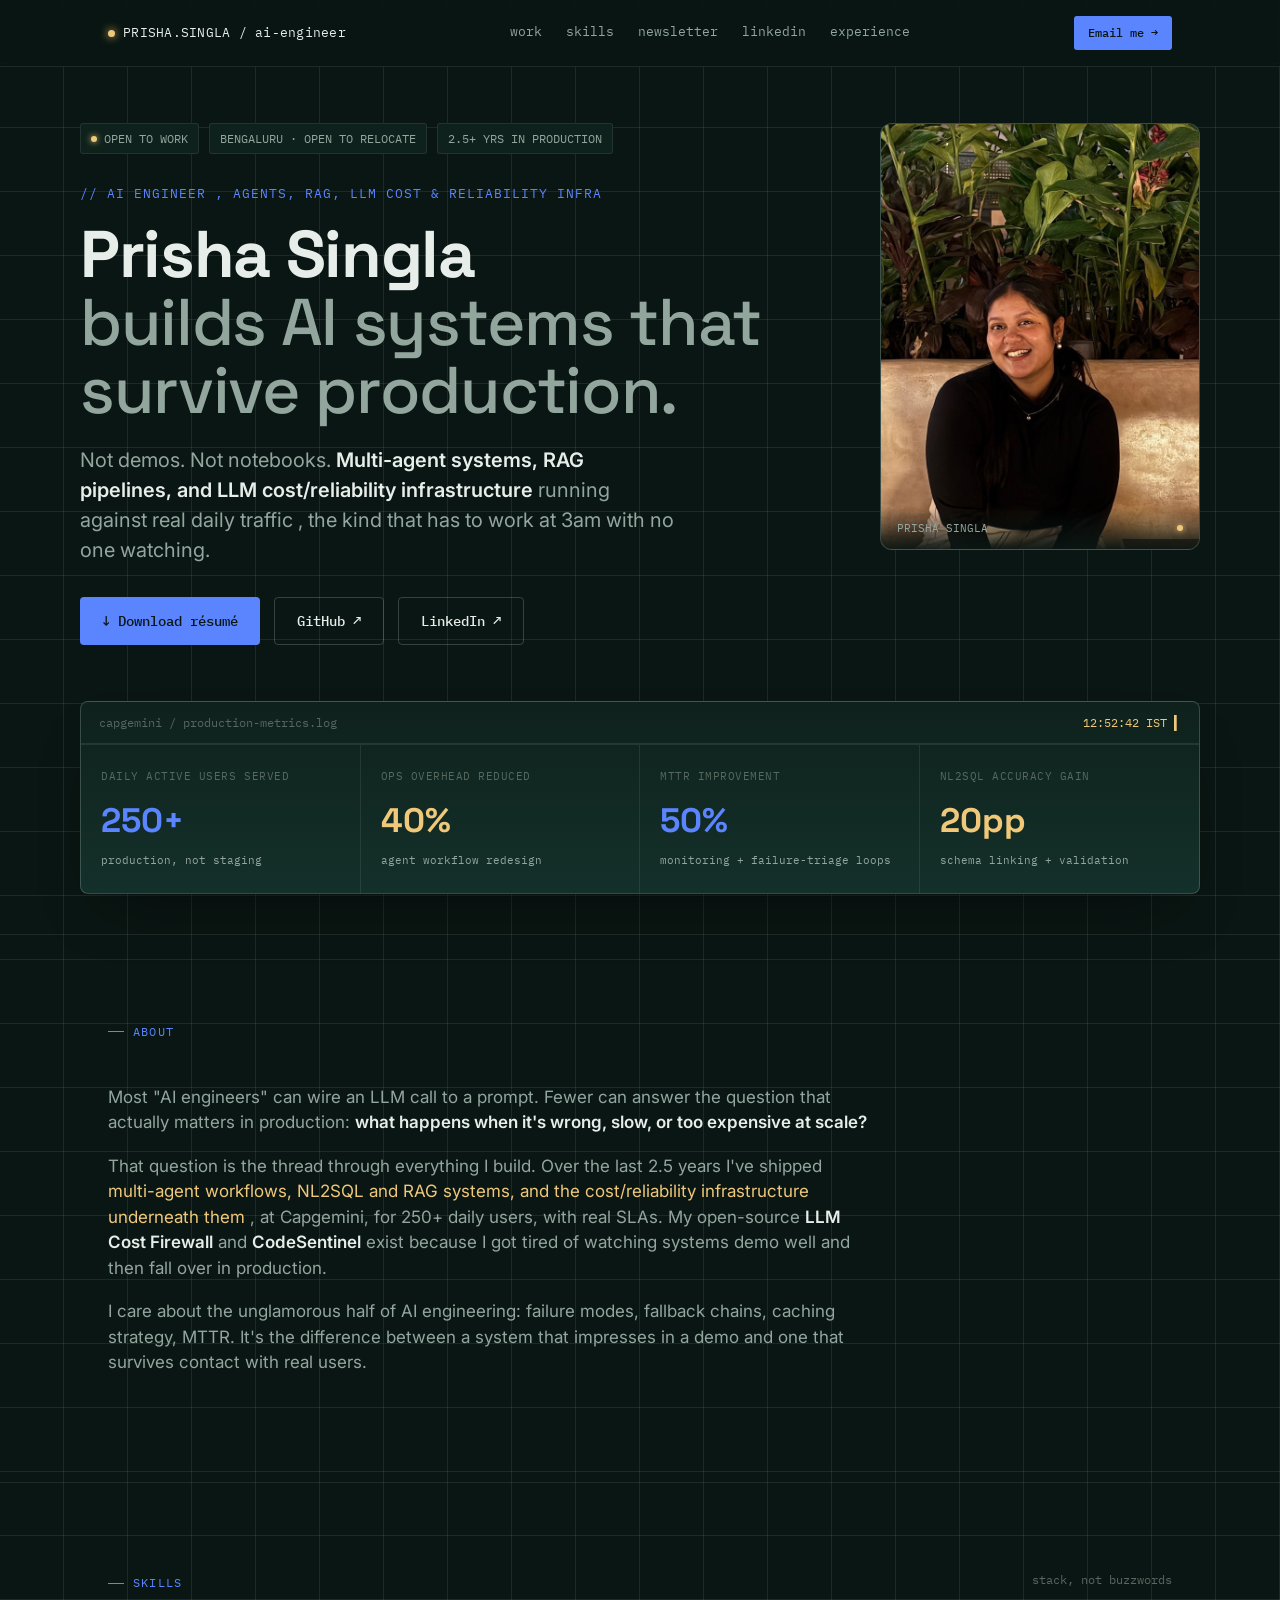
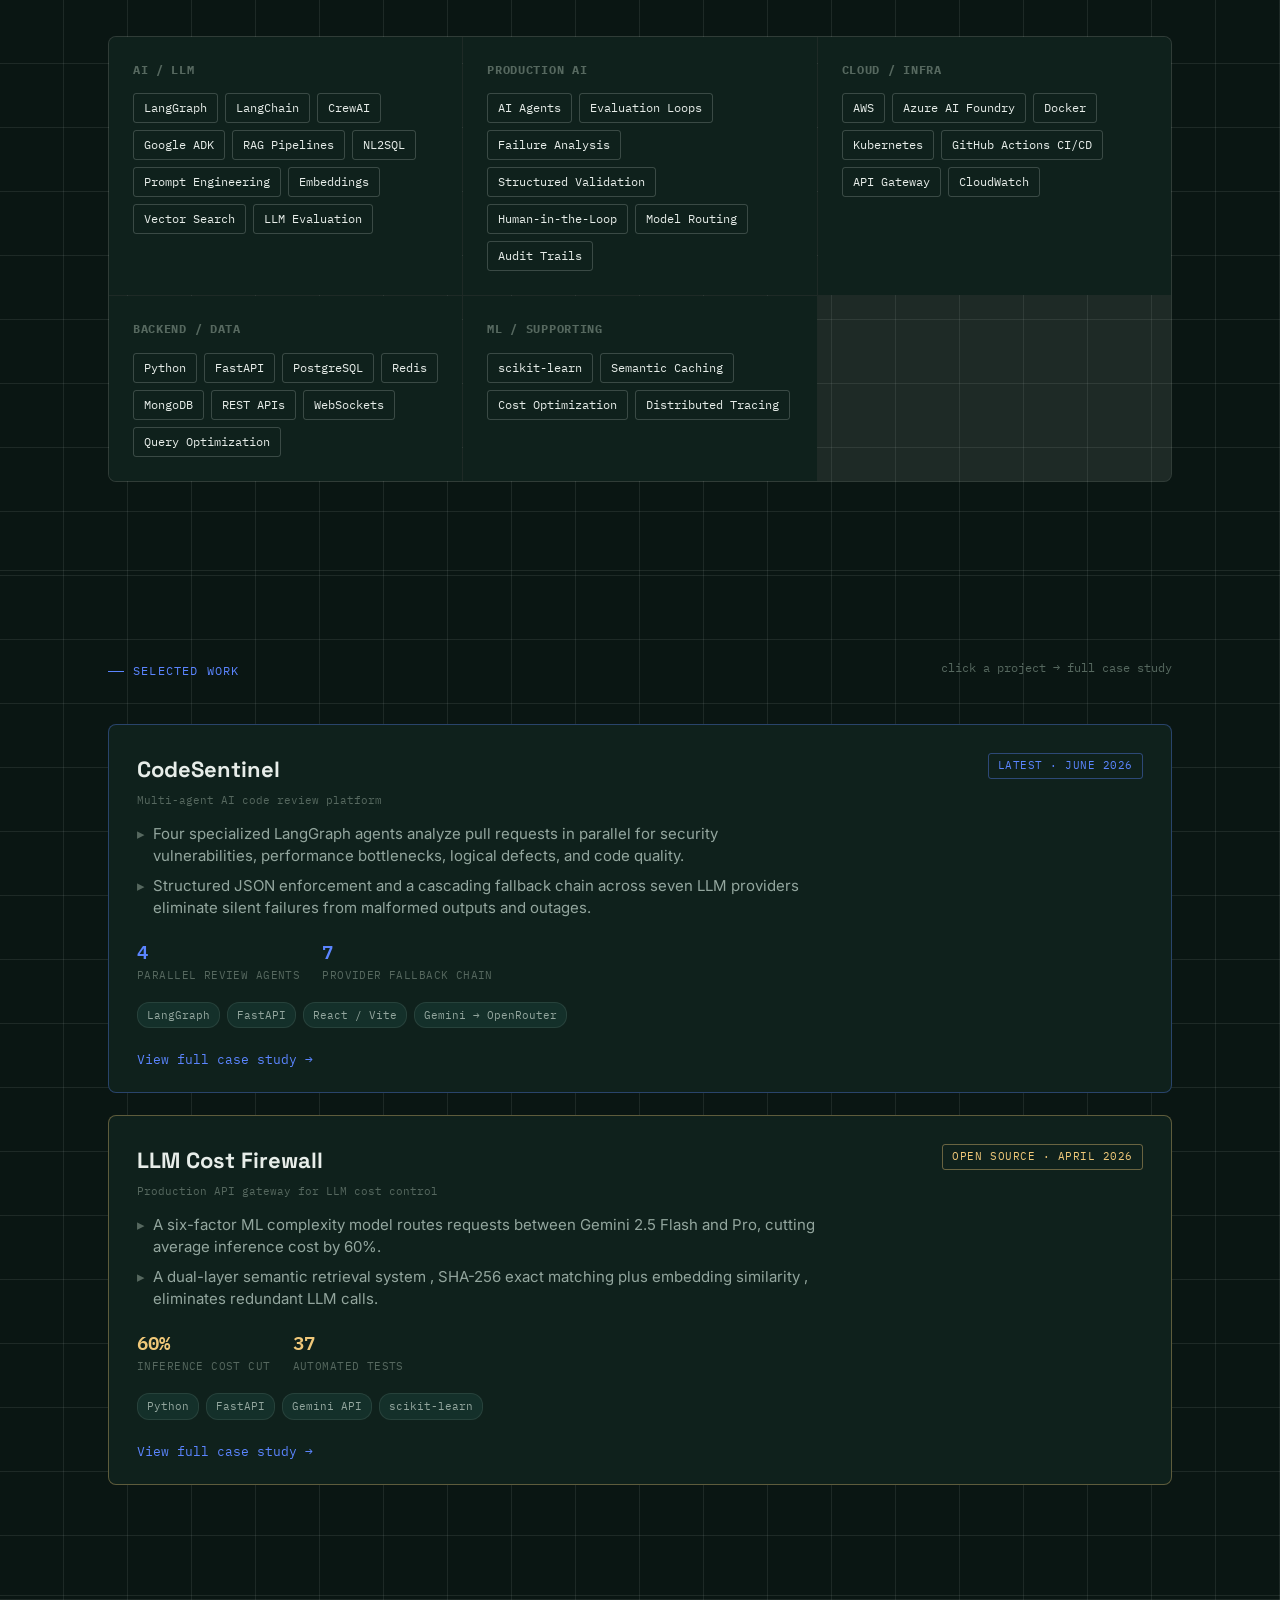
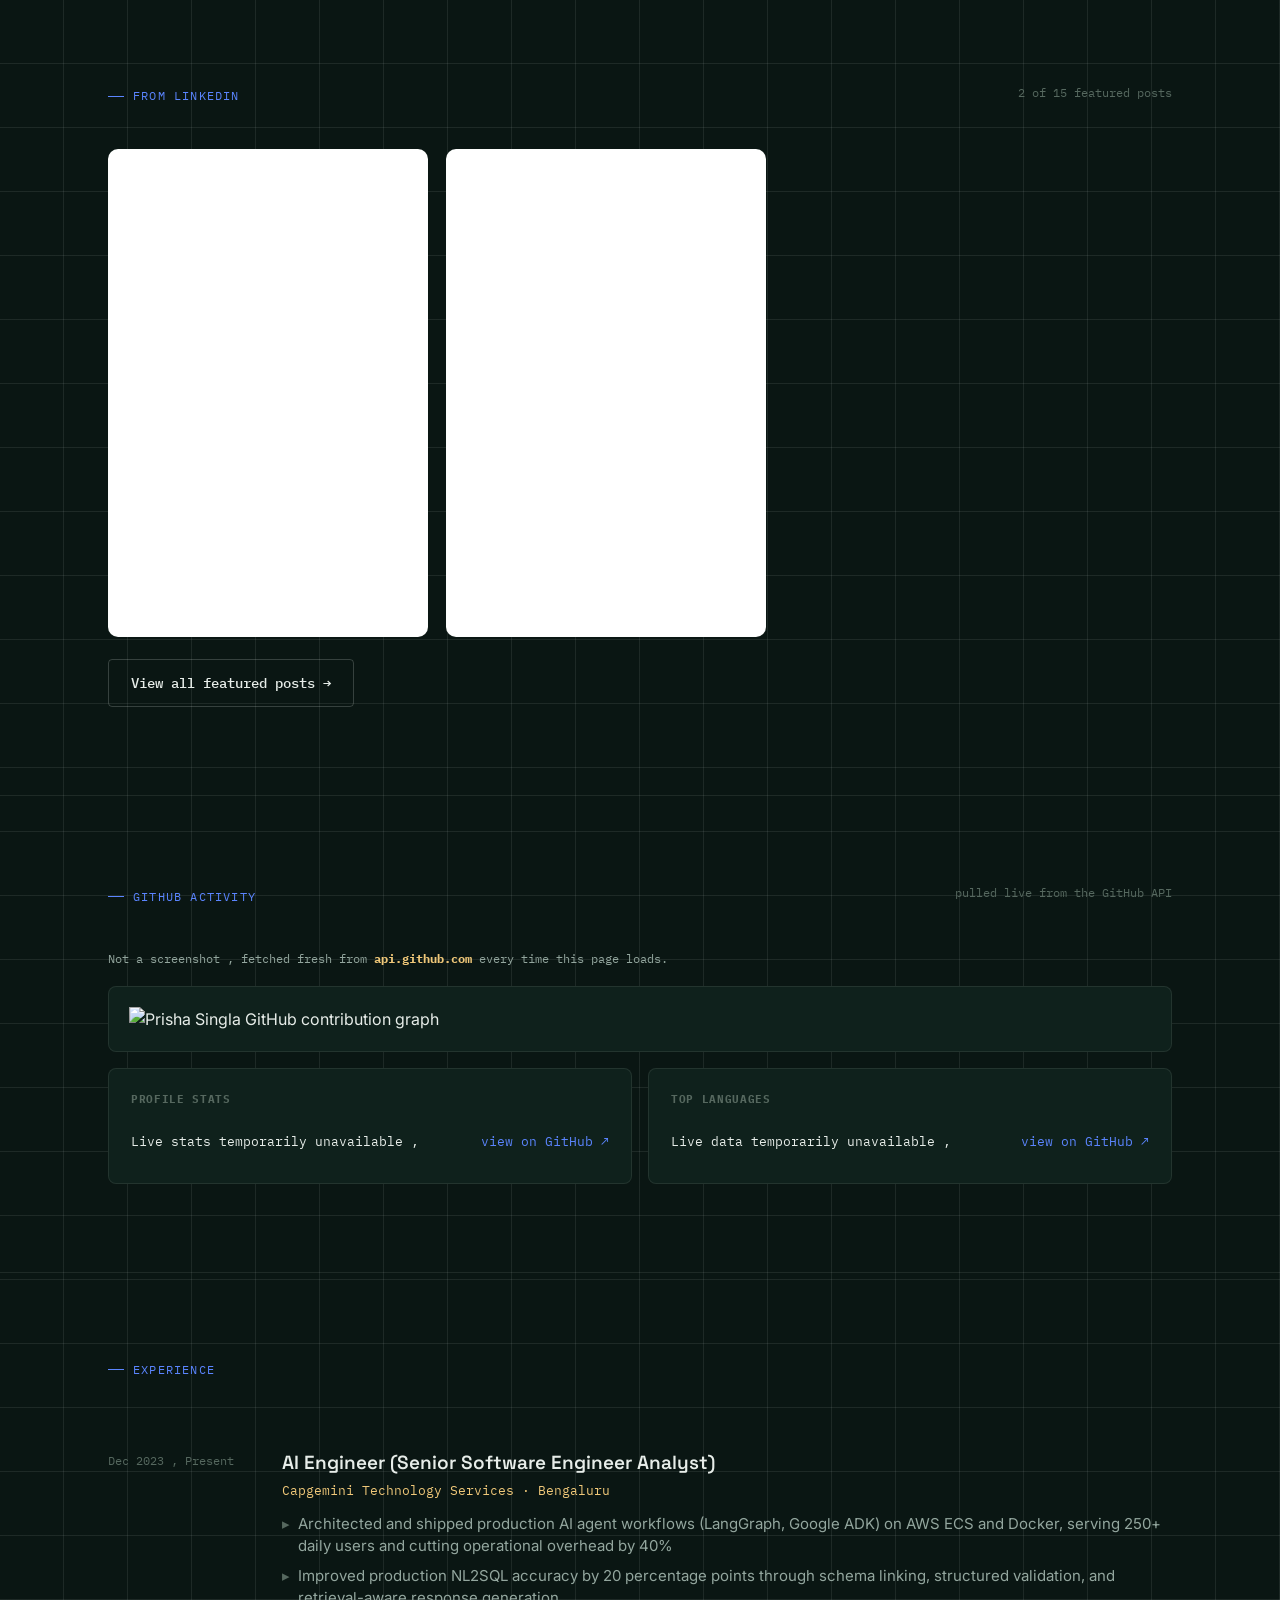
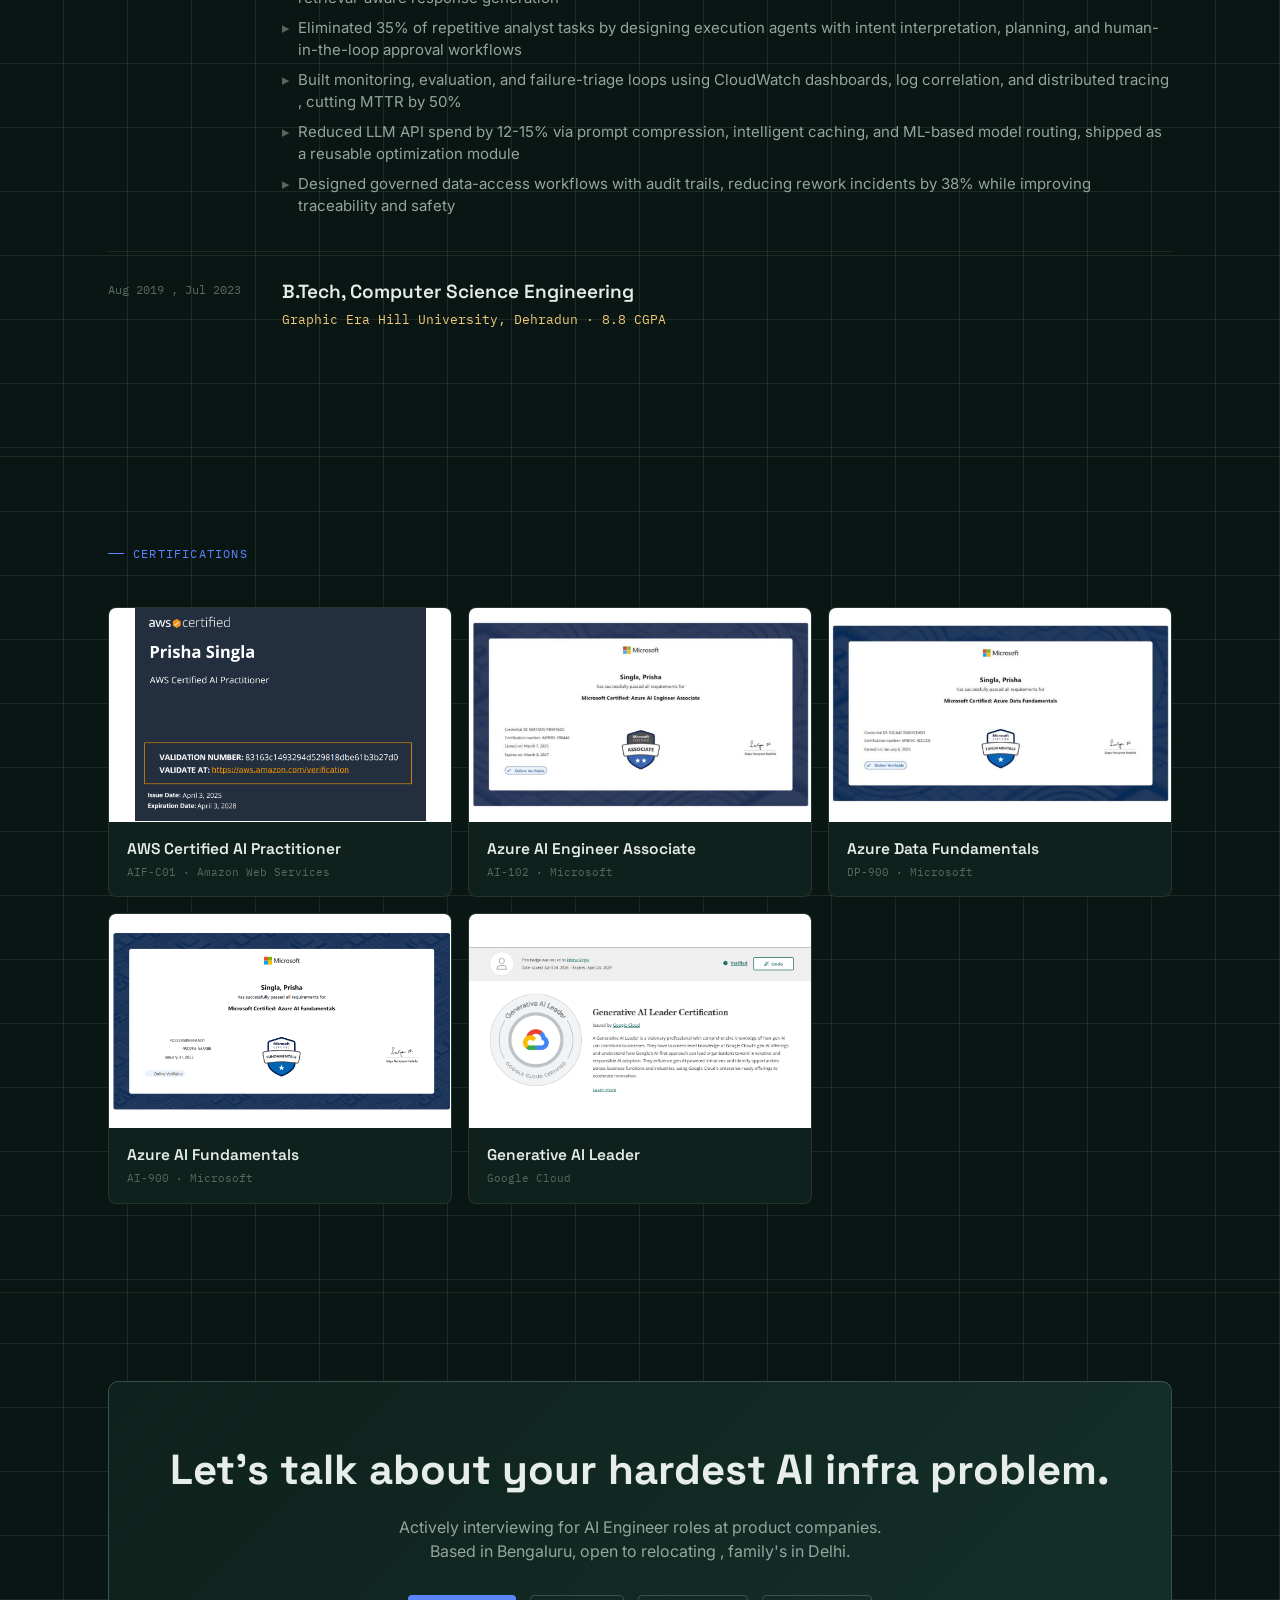
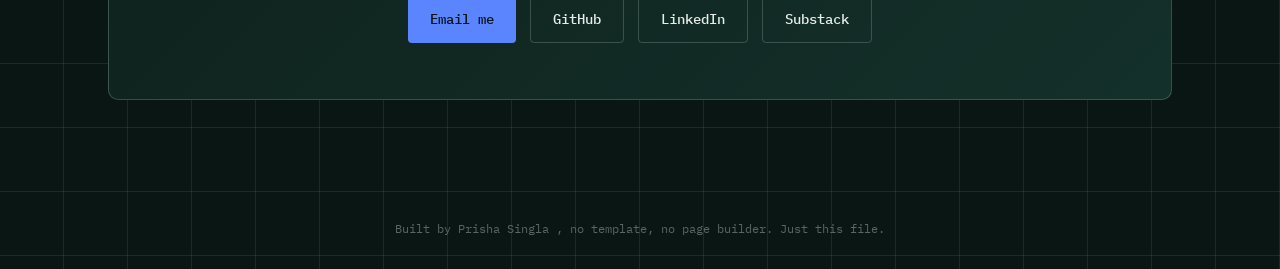
==== commit 36c962ac: "feat: updates all the files" ====
--- a/index.html
+++ b/index.html
@@ -3,7 +3,7 @@
 <head>
 <meta charset="UTF-8">
 <meta name="viewport" content="width=device-width, initial-scale=1.0">
-<title>Prisha Singla — AI Engineer</title>
+<title>Prisha Singla , AI Engineer</title>
 <meta name="description" content="AI Engineer with 2.5 years shipping production agentic systems, RAG pipelines, and LLM cost infrastructure.">
 <link rel="preconnect" href="https://fonts.googleapis.com">
 <link rel="preconnect" href="https://fonts.gstatic.com" crossorigin>
@@ -29,8 +29,8 @@
     <nav class="nav-links">
       <a href="#work">work</a>
       <a href="#skills">skills</a>
-      <a href="writing.html">writing</a>
-      <a href="featured.html">featured</a>
+      <a href="newsletter.html">newsletter</a>
+      <a href="linkedin.html">linkedin</a>
       <a href="#experience">experience</a>
     </nav>
     <a class="nav-cta" href="mailto:prishasingla23@gmail.com">Email me →</a>
@@ -46,9 +46,9 @@
         <span class="status-chip">2.5+ YRS IN PRODUCTION</span>
       </div>
 
-      <span class="eyebrow load-anim load-2">// AI ENGINEER — AGENTS, RAG, LLM COST & RELIABILITY INFRA</span>
+      <span class="eyebrow load-anim load-2">// AI ENGINEER , AGENTS, RAG, LLM COST & RELIABILITY INFRA</span>
       <h1 class="hero-name load-anim load-3">Prisha Singla<br><span>builds AI systems that survive production.</span></h1>
-      <p class="hero-sub load-anim load-4">Not demos. Not notebooks. <b>Multi-agent systems, RAG pipelines, and LLM cost/reliability infrastructure</b> running against real daily traffic — the kind that has to work at 3am with no one watching.</p>
+      <p class="hero-sub load-anim load-4">Not demos. Not notebooks. <b>Multi-agent systems, RAG pipelines, and LLM cost/reliability infrastructure</b> running against real daily traffic , the kind that has to work at 3am with no one watching.</p>
 
       <div class="hero-cta-row load-anim load-5">
         <a class="btn btn-primary" href="Prisha_Singla_Resume.pdf" target="_blank" rel="noopener">↓ Download résumé</a>
@@ -102,7 +102,7 @@
     <div class="sec-head"><span class="sec-label">About</span></div>
     <div class="about-body reveal">
       <p>Most "AI engineers" can wire an LLM call to a prompt. Fewer can answer the question that actually matters in production: <b>what happens when it's wrong, slow, or too expensive at scale?</b></p>
-      <p>That question is the thread through everything I build. Over the last 2.5 years I've shipped <span class="accent">multi-agent workflows, NL2SQL and RAG systems, and the cost/reliability infrastructure underneath them</span> — at Capgemini, for 250+ daily users, with real SLAs. My open-source <b>LLM Cost Firewall</b> and <b>CodeSentinel</b> exist because I got tired of watching systems demo well and then fall over in production.</p>
+      <p>That question is the thread through everything I build. Over the last 2.5 years I've shipped <span class="accent">multi-agent workflows, NL2SQL and RAG systems, and the cost/reliability infrastructure underneath them</span> , at Capgemini, for 250+ daily users, with real SLAs. My open-source <b>LLM Cost Firewall</b> and <b>CodeSentinel</b> exist because I got tired of watching systems demo well and then fall over in production.</p>
       <p>I care about the unglamorous half of AI engineering: failure modes, fallback chains, caching strategy, MTTR. It's the difference between a system that impresses in a demo and one that survives contact with real users.</p>
     </div>
   </div>
@@ -187,7 +187,7 @@
         <div class="project-date">Production API gateway for LLM cost control</div>
         <ul class="project-desc">
           <li>A six-factor ML complexity model routes requests between Gemini 2.5 Flash and Pro, cutting average inference cost by 60%.</li>
-          <li>A dual-layer semantic retrieval system — SHA-256 exact matching plus embedding similarity — eliminates redundant LLM calls.</li>
+          <li>A dual-layer semantic retrieval system , SHA-256 exact matching plus embedding similarity , eliminates redundant LLM calls.</li>
         </ul>
         <div class="project-stats">
           <div class="pstat"><span class="n gold">60%</span><span class="l">inference cost cut</span></div>
@@ -210,13 +210,13 @@
     </div>
     <div class="li-scroll reveal">
       <div class="li-card">
-        <iframe src="https://www.linkedin.com/embed/feed/update/urn:li:ugcPost:7457241802211971072" height="480" width="100%" frameborder="0" allowfullscreen title="LinkedIn post — LLM Cost Architecture" loading="lazy"></iframe>
+        <iframe src="https://www.linkedin.com/embed/feed/update/urn:li:ugcPost:7457241802211971072" height="480" width="100%" frameborder="0" allowfullscreen title="LinkedIn post , LLM Cost Architecture" loading="lazy"></iframe>
       </div>
       <div class="li-card">
-        <iframe src="https://www.linkedin.com/embed/feed/update/urn:li:ugcPost:7475395235465064448" height="480" width="100%" frameborder="0" allowfullscreen title="LinkedIn post — Multi-Agent Code Review" loading="lazy"></iframe>
-      </div>
-    </div>
-    <a class="btn btn-ghost reveal" href="featured.html" style="margin-top:8px;">View all featured posts →</a>
+        <iframe src="https://www.linkedin.com/embed/feed/update/urn:li:ugcPost:7475395235465064448" height="480" width="100%" frameborder="0" allowfullscreen title="LinkedIn post , Multi-Agent Code Review" loading="lazy"></iframe>
+      </div>
+    </div>
+    <a class="btn btn-ghost reveal" href="linkedin.html" style="margin-top:8px;">View all featured posts →</a>
   </div>
 </section>
 
@@ -226,7 +226,7 @@
       <span class="sec-label">GitHub Activity</span>
       <span class="sec-count">pulled live from the GitHub API</span>
     </div>
-    <div class="gh-summary reveal">Not a screenshot — fetched fresh from <b>api.github.com</b> every time this page loads.</div>
+    <div class="gh-summary reveal">Not a screenshot , fetched fresh from <b>api.github.com</b> every time this page loads.</div>
     <div class="gh-chart-wrap reveal">
       <img src="https://ghchart.rshah.org/5B85FF/prisha-singla-dev" alt="Prisha Singla GitHub contribution graph" loading="lazy" style="width:100%;min-width:640px;">
     </div>
@@ -248,7 +248,7 @@
     <div class="sec-head"><span class="sec-label">Experience</span></div>
     <div class="reveal">
       <div class="exp-item">
-        <div class="exp-date">Dec 2023 — Present</div>
+        <div class="exp-date">Dec 2023 , Present</div>
         <div>
           <div class="exp-role">AI Engineer (Senior Software Engineer Analyst)</div>
           <div class="exp-org">Capgemini Technology Services · Bengaluru</div>
@@ -256,14 +256,14 @@
             <li>Architected and shipped production AI agent workflows (LangGraph, Google ADK) on AWS ECS and Docker, serving 250+ daily users and cutting operational overhead by 40%</li>
             <li>Improved production NL2SQL accuracy by 20 percentage points through schema linking, structured validation, and retrieval-aware response generation</li>
             <li>Eliminated 35% of repetitive analyst tasks by designing execution agents with intent interpretation, planning, and human-in-the-loop approval workflows</li>
-            <li>Built monitoring, evaluation, and failure-triage loops using CloudWatch dashboards, log correlation, and distributed tracing — cutting MTTR by 50%</li>
+            <li>Built monitoring, evaluation, and failure-triage loops using CloudWatch dashboards, log correlation, and distributed tracing , cutting MTTR by 50%</li>
             <li>Reduced LLM API spend by 12-15% via prompt compression, intelligent caching, and ML-based model routing, shipped as a reusable optimization module</li>
             <li>Designed governed data-access workflows with audit trails, reducing rework incidents by 38% while improving traceability and safety</li>
           </ul>
         </div>
       </div>
       <div class="exp-item">
-        <div class="exp-date">Aug 2019 — Jul 2023</div>
+        <div class="exp-date">Aug 2019 , Jul 2023</div>
         <div>
           <div class="exp-role">B.Tech, Computer Science Engineering</div>
           <div class="exp-org">Graphic Era Hill University, Dehradun · 8.8 CGPA</div>
@@ -276,26 +276,41 @@
 <section id="certs">
   <div class="wrap">
     <div class="sec-head"><span class="sec-label">Certifications</span></div>
-    <div class="cert-row reveal">
-      <div class="cert" data-img-wrap>
-        <div class="cert-logo"><img src="certs/aws-aif-c01.png" alt="" onerror="imgFallback(this)">AWS</div>
-        <div><div class="cert-name">AWS Certified AI Practitioner</div><div class="cert-issuer">AIF-C01 · Amazon Web Services</div></div>
-      </div>
-      <div class="cert" data-img-wrap>
-        <div class="cert-logo"><img src="certs/azure-ai102.png" alt="" onerror="imgFallback(this)">AZ</div>
-        <div><div class="cert-name">Azure AI Engineer Associate</div><div class="cert-issuer">AI-102 · Microsoft</div></div>
-      </div>
-      <div class="cert" data-img-wrap>
-        <div class="cert-logo"><img src="certs/azure-dp900.png" alt="" onerror="imgFallback(this)">AZ</div>
-        <div><div class="cert-name">Azure Data Fundamentals</div><div class="cert-issuer">DP-900 · Microsoft</div></div>
-      </div>
-      <div class="cert" data-img-wrap>
-        <div class="cert-logo"><img src="certs/gcp-genai-leader.png" alt="" onerror="imgFallback(this)">GCP</div>
-        <div><div class="cert-name">Generative AI Leader</div><div class="cert-issuer">Google Cloud</div></div>
-      </div>
-      <div class="cert" data-img-wrap>
-        <div class="cert-logo"><img src="certs/azure-ai900.png" alt="" onerror="imgFallback(this)">GCP</div>
-        <div><div class="cert-name">Azure AI Fundamentals</div><div class="cert-issuer">AI-900 · Microsoft</div></div>
+    <div class="cert-grid reveal reveal-stagger">
+      <div class="cert">
+        <div class="cert-img-wrap"><img src="certs/aws-aif-c01.png" alt="AWS Certified AI Practitioner badge"></div>
+        <div class="cert-body">
+          <div class="cert-name">AWS Certified AI Practitioner</div>
+          <div class="cert-issuer">AIF-C01 · Amazon Web Services</div>
+        </div>
+      </div>
+      <div class="cert">
+        <div class="cert-img-wrap"><img src="certs/azure-ai102.png" alt="Azure AI Engineer Associate certificate"></div>
+        <div class="cert-body">
+          <div class="cert-name">Azure AI Engineer Associate</div>
+          <div class="cert-issuer">AI-102 · Microsoft</div>
+        </div>
+      </div>
+      <div class="cert">
+        <div class="cert-img-wrap"><img src="certs/azure-dp900.png" alt="Azure Data Fundamentals certificate"></div>
+        <div class="cert-body">
+          <div class="cert-name">Azure Data Fundamentals</div>
+          <div class="cert-issuer">DP-900 · Microsoft</div>
+        </div>
+      </div>
+      <div class="cert">
+        <div class="cert-img-wrap"><img src="certs/azure-ai900.png" alt="Azure AI Fundamentals certificate"></div>
+        <div class="cert-body">
+          <div class="cert-name">Azure AI Fundamentals</div>
+          <div class="cert-issuer">AI-900 · Microsoft</div>
+        </div>
+      </div>
+      <div class="cert">
+        <div class="cert-img-wrap"><img src="certs/gcp-genai-leader.png" alt="Google Cloud Generative AI Leader badge"></div>
+        <div class="cert-body">
+          <div class="cert-name">Generative AI Leader</div>
+          <div class="cert-issuer">Google Cloud</div>
+        </div>
       </div>
     </div>
   </div>
@@ -305,7 +320,7 @@
   <div class="wrap">
     <div class="contact-panel reveal">
       <h2>Let's talk about your hardest AI infra problem.</h2>
-      <p>Actively interviewing for AI Engineer roles at product companies. Based in Bengaluru, open to relocating — family's in Delhi.</p>
+      <p>Actively interviewing for AI Engineer roles at product companies. Based in Bengaluru, open to relocating , family's in Delhi.</p>
       <div class="contact-links">
         <a class="btn btn-primary" href="mailto:prishasingla23@gmail.com">Email me</a>
         <a class="btn btn-ghost" href="https://github.com/prisha-singla-dev/" target="_blank" rel="noopener">GitHub</a>
@@ -316,7 +331,7 @@
   </div>
 </section>
 
-<footer>Built by Prisha Singla — no template, no page builder. Just this file.</footer>
+<footer>Built by Prisha Singla , no template, no page builder. Just this file.</footer>
 
 <script src="site.js"></script>
 </body>
--- a/style.css
+++ b/style.css
@@ -260,13 +260,16 @@
 .exp-list li::before{content:'▸';position:absolute;left:0;color:var(--text-faint);}
 
 /* ---------- CERTS ---------- */
-.cert-row{display:flex;flex-wrap:wrap;gap:14px;}
-.cert{border:1px solid var(--line);border-radius:6px;padding:14px 18px;background:var(--panel);flex:1 1 220px;transition:border-color 0.2s ease, transform 0.2s ease;display:flex;align-items:center;gap:14px;}
-.cert:hover{border-color:var(--gold);transform:translateY(-2px);}
-.cert-logo{width:38px;height:38px;border-radius:6px;background:var(--panel-2);flex-shrink:0;display:flex;align-items:center;justify-content:center;font-family:var(--font-mono);font-size:10px;color:var(--text-faint);overflow:hidden;}
-.cert-logo img{width:100%;height:100%;object-fit:contain;}
-.cert-name{font-family:var(--font-display);font-weight:600;font-size:15px;margin-bottom:3px;}
+.cert-grid{display:grid;grid-template-columns:repeat(3,1fr);gap:16px;}
+.cert{border:1px solid var(--line);border-radius:8px;background:var(--panel);overflow:hidden;transition:border-color 0.2s ease, transform 0.2s ease;}
+.cert:hover{border-color:var(--gold);transform:translateY(-3px);}
+.cert-img-wrap{width:100%;aspect-ratio:16/10;background:#fff;display:flex;align-items:center;justify-content:center;overflow:hidden;border-bottom:1px solid var(--line);}
+.cert-img-wrap img{width:100%;height:100%;object-fit:contain;}
+.cert-body{padding:16px 18px;}
+.cert-name{font-family:var(--font-display);font-weight:600;font-size:15.5px;margin-bottom:3px;}
 .cert-issuer{font-family:var(--font-mono);font-size:11px;color:var(--text-faint);}
+@media (max-width:900px){.cert-grid{grid-template-columns:repeat(2,1fr);}}
+@media (max-width:600px){.cert-grid{grid-template-columns:1fr;}}
 
 /* ---------- CONTACT / FOOTER ---------- */
 .contact-panel{border:1px solid var(--line-strong);border-radius:10px;background:linear-gradient(135deg, var(--panel), var(--panel-2));padding:56px 44px;text-align:center;}
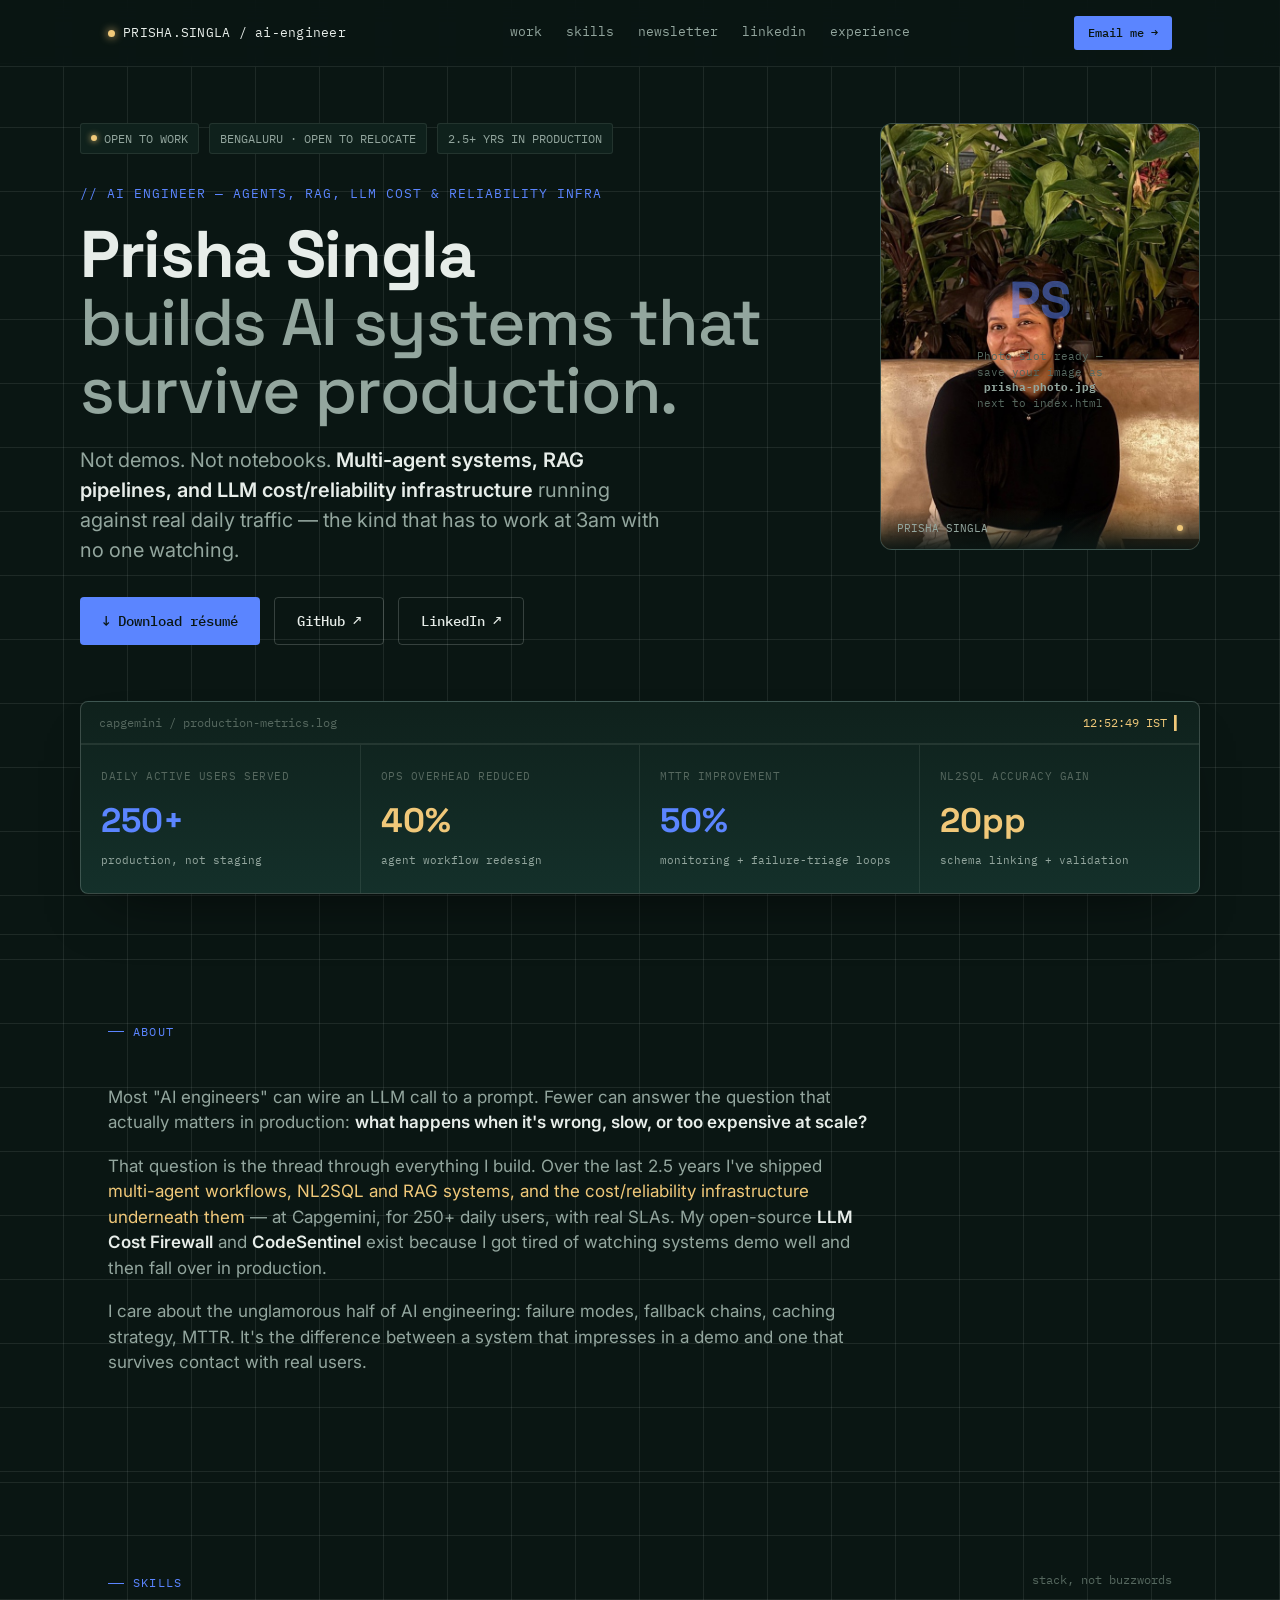
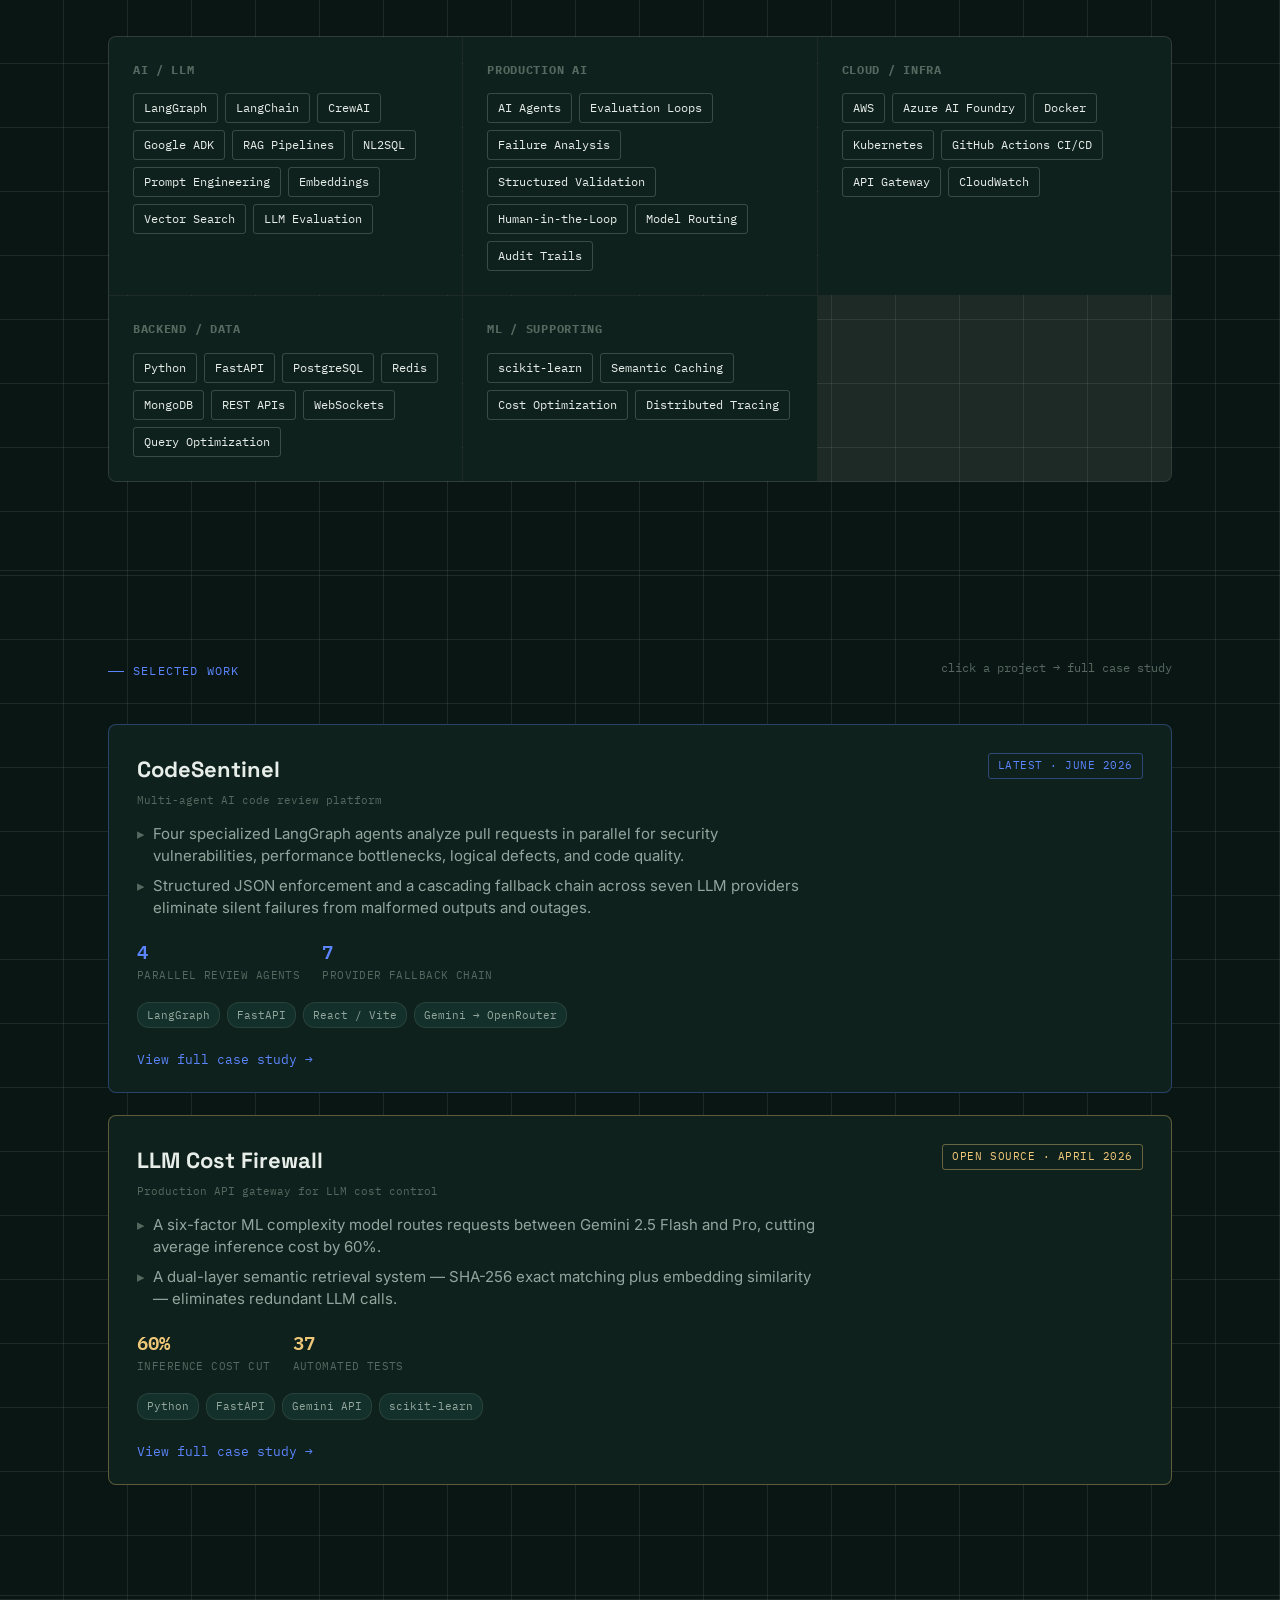
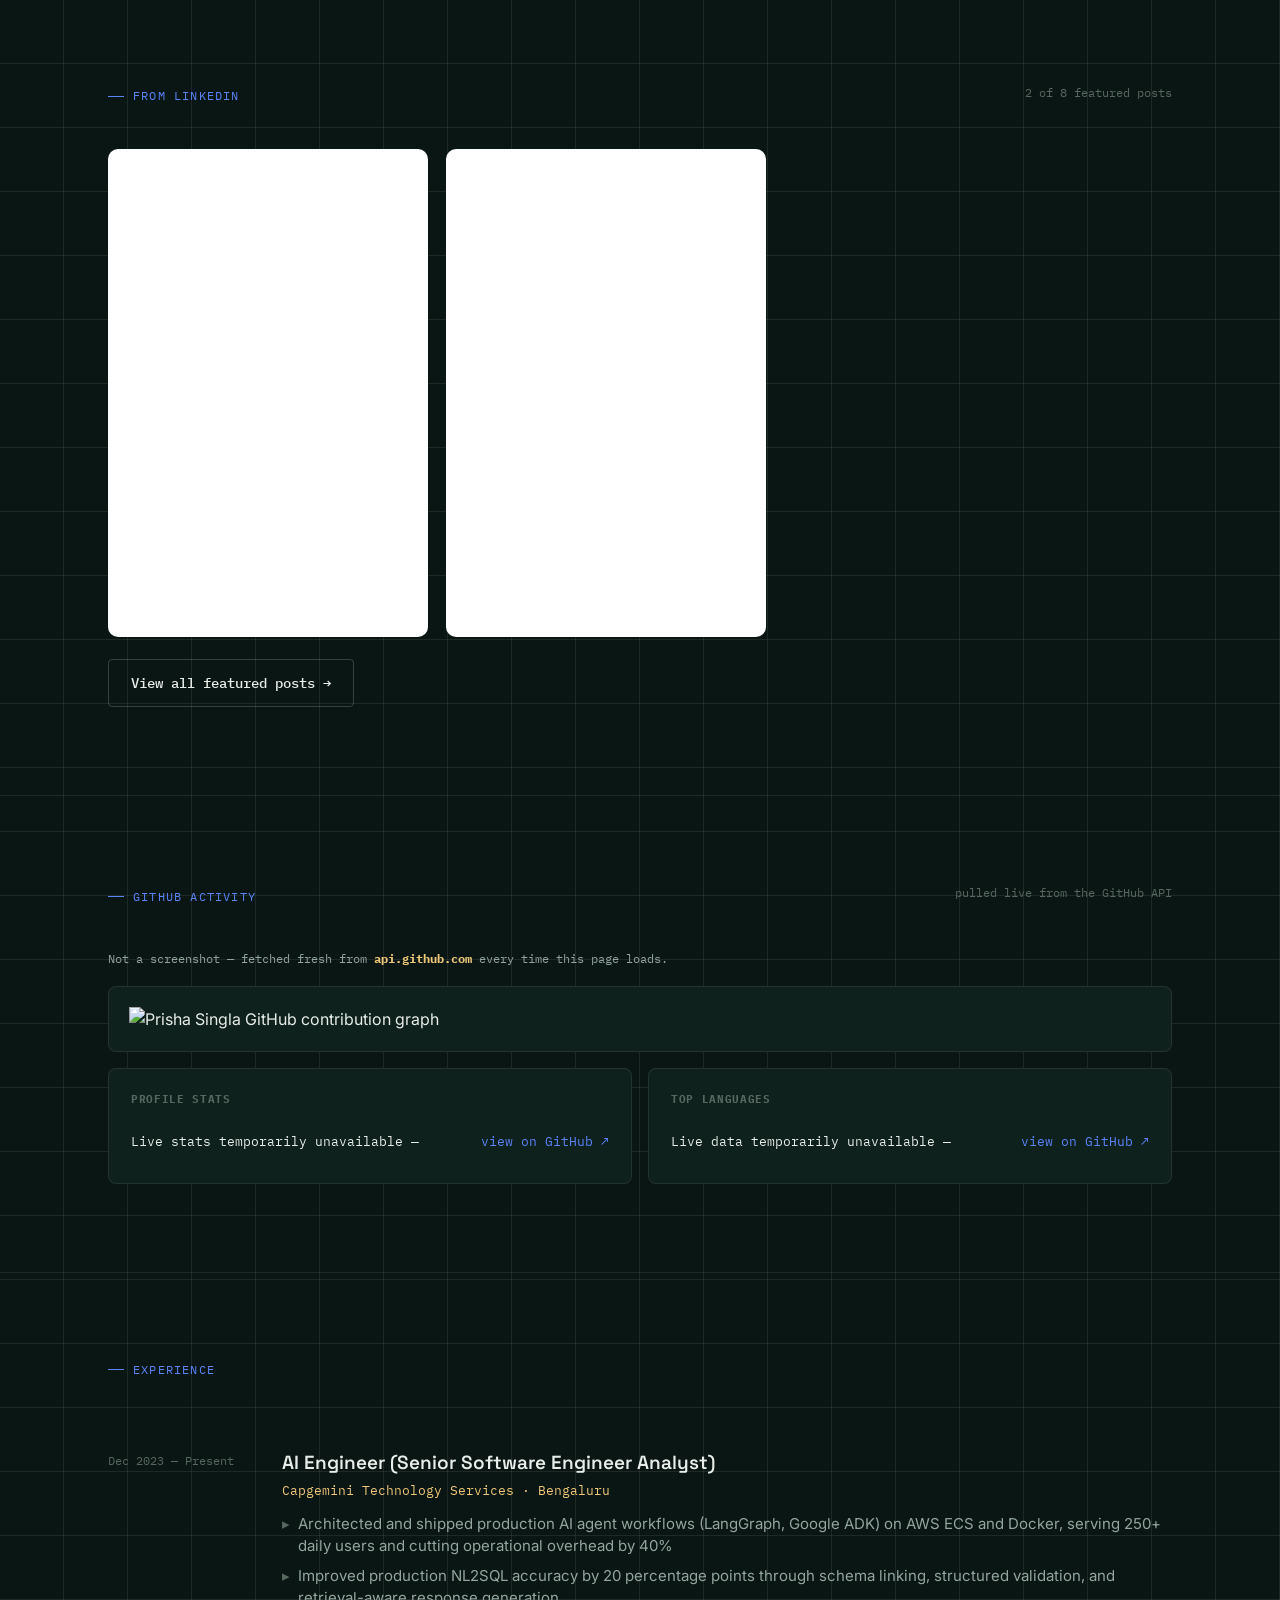
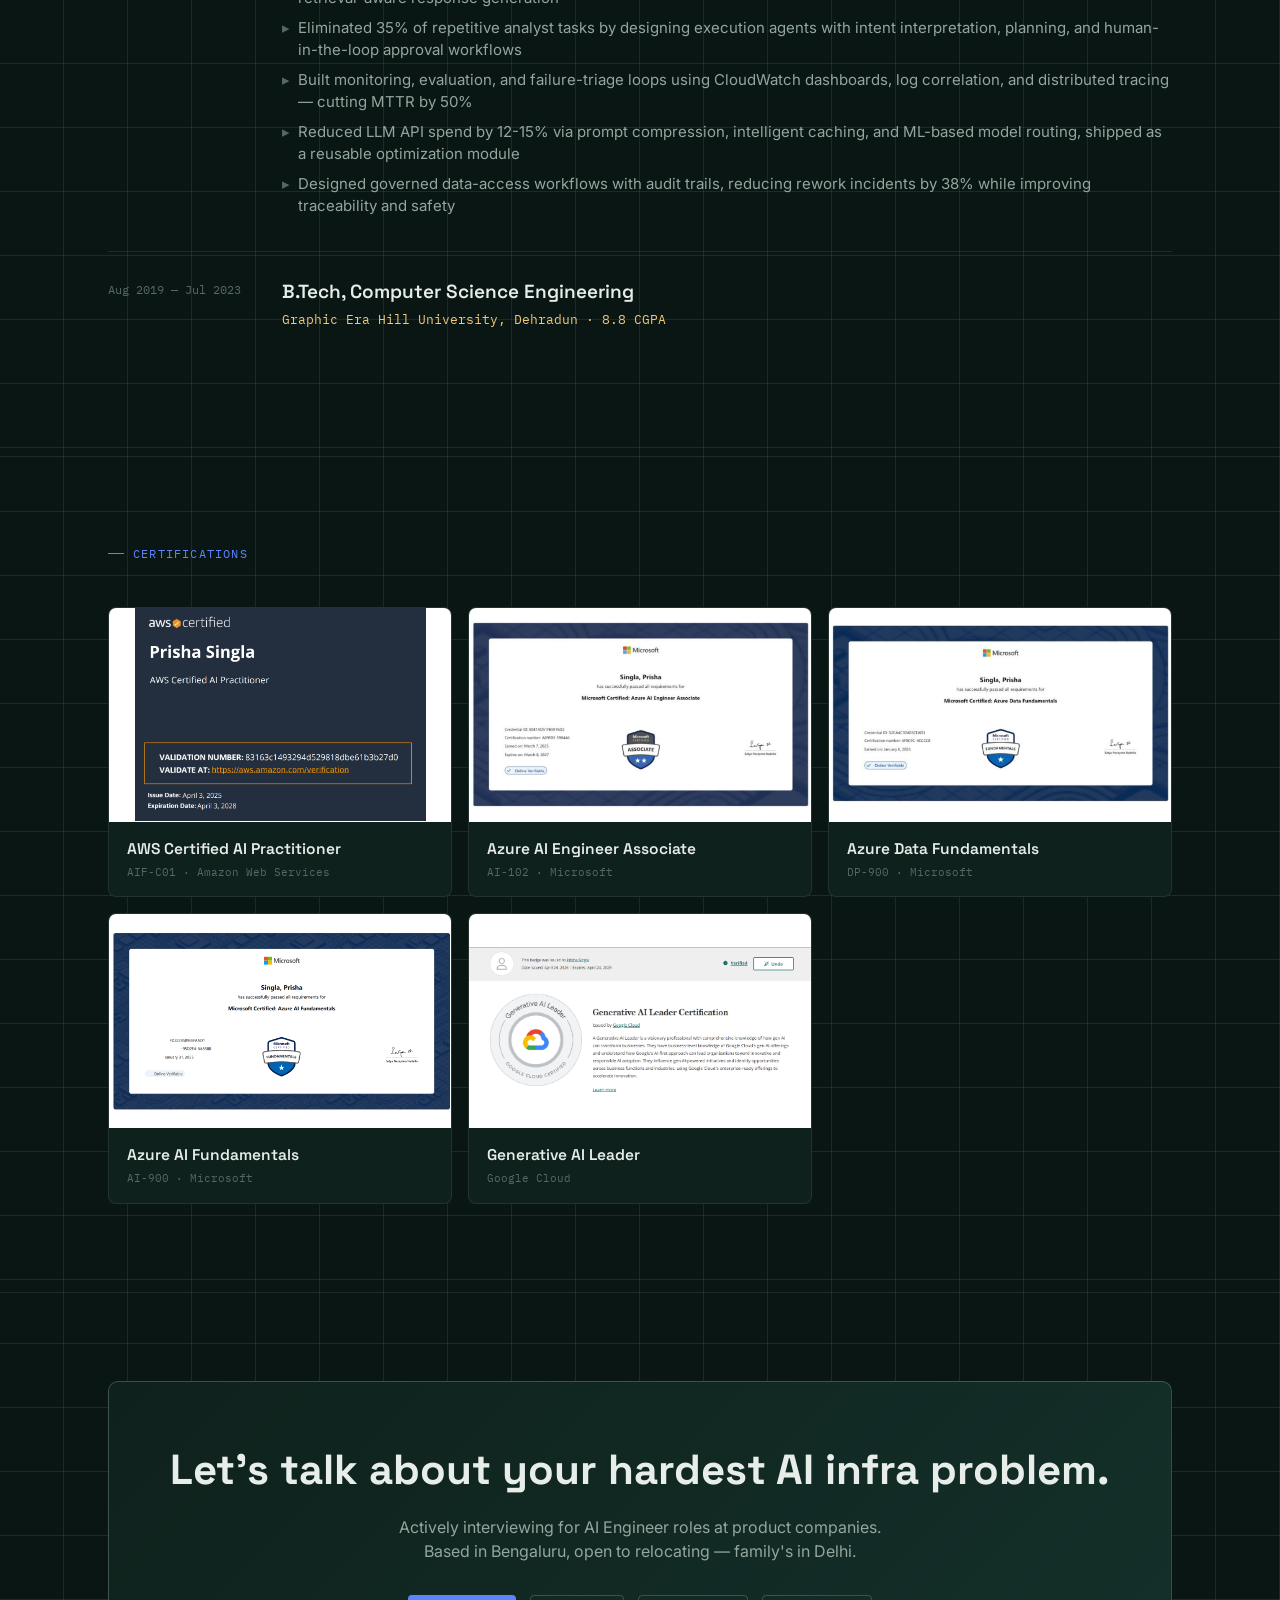
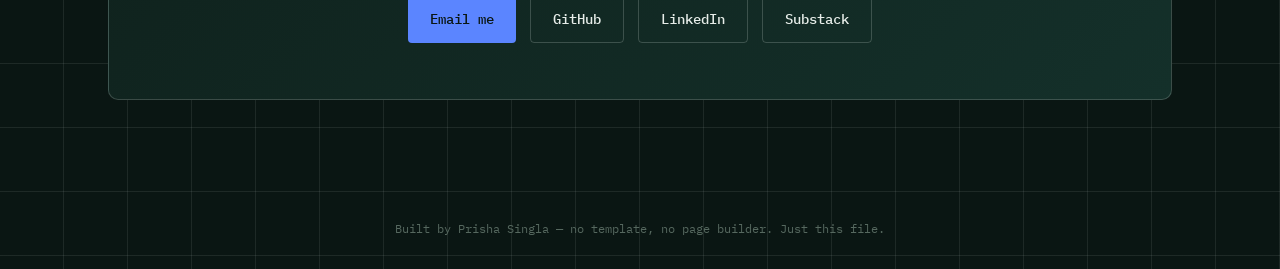
==== commit d982d5a0: "cert redesign, live newsletter thumbnails, 8 linkedin posts, mobile fix" ====
--- a/index.html
+++ b/index.html
@@ -3,7 +3,7 @@
 <head>
 <meta charset="UTF-8">
 <meta name="viewport" content="width=device-width, initial-scale=1.0">
-<title>Prisha Singla , AI Engineer</title>
+<title>Prisha Singla — AI Engineer</title>
 <meta name="description" content="AI Engineer with 2.5 years shipping production agentic systems, RAG pipelines, and LLM cost infrastructure.">
 <link rel="preconnect" href="https://fonts.googleapis.com">
 <link rel="preconnect" href="https://fonts.gstatic.com" crossorigin>
@@ -46,9 +46,9 @@
         <span class="status-chip">2.5+ YRS IN PRODUCTION</span>
       </div>
 
-      <span class="eyebrow load-anim load-2">// AI ENGINEER , AGENTS, RAG, LLM COST & RELIABILITY INFRA</span>
+      <span class="eyebrow load-anim load-2">// AI ENGINEER — AGENTS, RAG, LLM COST & RELIABILITY INFRA</span>
       <h1 class="hero-name load-anim load-3">Prisha Singla<br><span>builds AI systems that survive production.</span></h1>
-      <p class="hero-sub load-anim load-4">Not demos. Not notebooks. <b>Multi-agent systems, RAG pipelines, and LLM cost/reliability infrastructure</b> running against real daily traffic , the kind that has to work at 3am with no one watching.</p>
+      <p class="hero-sub load-anim load-4">Not demos. Not notebooks. <b>Multi-agent systems, RAG pipelines, and LLM cost/reliability infrastructure</b> running against real daily traffic — the kind that has to work at 3am with no one watching.</p>
 
       <div class="hero-cta-row load-anim load-5">
         <a class="btn btn-primary" href="Prisha_Singla_Resume.pdf" target="_blank" rel="noopener">↓ Download résumé</a>
@@ -60,8 +60,8 @@
     <div class="photo-panel load-anim load-3" id="photo-panel">
       <img src="prisha-photo.jpg" alt="Prisha Singla" onerror="this.style.display='none';">
       <div class="photo-fallback">
-        <div class="mono"></div>
-        <div class="hint"></div>
+        <div class="mono">PS</div>
+        <div class="hint">Photo slot ready —<br>save your image as<br><b style="color:var(--text-dim)">prisha-photo.jpg</b><br>next to index.html</div>
       </div>
       <div class="photo-tag"><span>PRISHA SINGLA</span><span class="live-dot"></span></div>
     </div>
@@ -102,7 +102,7 @@
     <div class="sec-head"><span class="sec-label">About</span></div>
     <div class="about-body reveal">
       <p>Most "AI engineers" can wire an LLM call to a prompt. Fewer can answer the question that actually matters in production: <b>what happens when it's wrong, slow, or too expensive at scale?</b></p>
-      <p>That question is the thread through everything I build. Over the last 2.5 years I've shipped <span class="accent">multi-agent workflows, NL2SQL and RAG systems, and the cost/reliability infrastructure underneath them</span> , at Capgemini, for 250+ daily users, with real SLAs. My open-source <b>LLM Cost Firewall</b> and <b>CodeSentinel</b> exist because I got tired of watching systems demo well and then fall over in production.</p>
+      <p>That question is the thread through everything I build. Over the last 2.5 years I've shipped <span class="accent">multi-agent workflows, NL2SQL and RAG systems, and the cost/reliability infrastructure underneath them</span> — at Capgemini, for 250+ daily users, with real SLAs. My open-source <b>LLM Cost Firewall</b> and <b>CodeSentinel</b> exist because I got tired of watching systems demo well and then fall over in production.</p>
       <p>I care about the unglamorous half of AI engineering: failure modes, fallback chains, caching strategy, MTTR. It's the difference between a system that impresses in a demo and one that survives contact with real users.</p>
     </div>
   </div>
@@ -187,7 +187,7 @@
         <div class="project-date">Production API gateway for LLM cost control</div>
         <ul class="project-desc">
           <li>A six-factor ML complexity model routes requests between Gemini 2.5 Flash and Pro, cutting average inference cost by 60%.</li>
-          <li>A dual-layer semantic retrieval system , SHA-256 exact matching plus embedding similarity , eliminates redundant LLM calls.</li>
+          <li>A dual-layer semantic retrieval system — SHA-256 exact matching plus embedding similarity — eliminates redundant LLM calls.</li>
         </ul>
         <div class="project-stats">
           <div class="pstat"><span class="n gold">60%</span><span class="l">inference cost cut</span></div>
@@ -206,14 +206,14 @@
   <div class="wrap">
     <div class="sec-head">
       <span class="sec-label">From LinkedIn</span>
-      <span class="sec-count">2 of 15 featured posts</span>
+      <span class="sec-count">2 of 8 featured posts</span>
     </div>
     <div class="li-scroll reveal">
       <div class="li-card">
-        <iframe src="https://www.linkedin.com/embed/feed/update/urn:li:ugcPost:7457241802211971072" height="480" width="100%" frameborder="0" allowfullscreen title="LinkedIn post , LLM Cost Architecture" loading="lazy"></iframe>
+        <iframe src="https://www.linkedin.com/embed/feed/update/urn:li:ugcPost:7457241802211971072" height="480" width="100%" frameborder="0" allowfullscreen title="LinkedIn post — LLM Cost Architecture" loading="lazy"></iframe>
       </div>
       <div class="li-card">
-        <iframe src="https://www.linkedin.com/embed/feed/update/urn:li:ugcPost:7475395235465064448" height="480" width="100%" frameborder="0" allowfullscreen title="LinkedIn post , Multi-Agent Code Review" loading="lazy"></iframe>
+        <iframe src="https://www.linkedin.com/embed/feed/update/urn:li:ugcPost:7475395235465064448" height="480" width="100%" frameborder="0" allowfullscreen title="LinkedIn post — Multi-Agent Code Review" loading="lazy"></iframe>
       </div>
     </div>
     <a class="btn btn-ghost reveal" href="linkedin.html" style="margin-top:8px;">View all featured posts →</a>
@@ -226,7 +226,7 @@
       <span class="sec-label">GitHub Activity</span>
       <span class="sec-count">pulled live from the GitHub API</span>
     </div>
-    <div class="gh-summary reveal">Not a screenshot , fetched fresh from <b>api.github.com</b> every time this page loads.</div>
+    <div class="gh-summary reveal">Not a screenshot — fetched fresh from <b>api.github.com</b> every time this page loads.</div>
     <div class="gh-chart-wrap reveal">
       <img src="https://ghchart.rshah.org/5B85FF/prisha-singla-dev" alt="Prisha Singla GitHub contribution graph" loading="lazy" style="width:100%;min-width:640px;">
     </div>
@@ -248,7 +248,7 @@
     <div class="sec-head"><span class="sec-label">Experience</span></div>
     <div class="reveal">
       <div class="exp-item">
-        <div class="exp-date">Dec 2023 , Present</div>
+        <div class="exp-date">Dec 2023 — Present</div>
         <div>
           <div class="exp-role">AI Engineer (Senior Software Engineer Analyst)</div>
           <div class="exp-org">Capgemini Technology Services · Bengaluru</div>
@@ -256,14 +256,14 @@
             <li>Architected and shipped production AI agent workflows (LangGraph, Google ADK) on AWS ECS and Docker, serving 250+ daily users and cutting operational overhead by 40%</li>
             <li>Improved production NL2SQL accuracy by 20 percentage points through schema linking, structured validation, and retrieval-aware response generation</li>
             <li>Eliminated 35% of repetitive analyst tasks by designing execution agents with intent interpretation, planning, and human-in-the-loop approval workflows</li>
-            <li>Built monitoring, evaluation, and failure-triage loops using CloudWatch dashboards, log correlation, and distributed tracing , cutting MTTR by 50%</li>
+            <li>Built monitoring, evaluation, and failure-triage loops using CloudWatch dashboards, log correlation, and distributed tracing — cutting MTTR by 50%</li>
             <li>Reduced LLM API spend by 12-15% via prompt compression, intelligent caching, and ML-based model routing, shipped as a reusable optimization module</li>
             <li>Designed governed data-access workflows with audit trails, reducing rework incidents by 38% while improving traceability and safety</li>
           </ul>
         </div>
       </div>
       <div class="exp-item">
-        <div class="exp-date">Aug 2019 , Jul 2023</div>
+        <div class="exp-date">Aug 2019 — Jul 2023</div>
         <div>
           <div class="exp-role">B.Tech, Computer Science Engineering</div>
           <div class="exp-org">Graphic Era Hill University, Dehradun · 8.8 CGPA</div>
@@ -320,7 +320,7 @@
   <div class="wrap">
     <div class="contact-panel reveal">
       <h2>Let's talk about your hardest AI infra problem.</h2>
-      <p>Actively interviewing for AI Engineer roles at product companies. Based in Bengaluru, open to relocating , family's in Delhi.</p>
+      <p>Actively interviewing for AI Engineer roles at product companies. Based in Bengaluru, open to relocating — family's in Delhi.</p>
       <div class="contact-links">
         <a class="btn btn-primary" href="mailto:prishasingla23@gmail.com">Email me</a>
         <a class="btn btn-ghost" href="https://github.com/prisha-singla-dev/" target="_blank" rel="noopener">GitHub</a>
@@ -331,7 +331,7 @@
   </div>
 </section>
 
-<footer>Built by Prisha Singla , no template, no page builder. Just this file.</footer>
+<footer>Built by Prisha Singla — no template, no page builder. Just this file.</footer>
 
 <script src="site.js"></script>
 </body>
--- a/style.css
+++ b/style.css
@@ -80,6 +80,12 @@
 .nav-cta{font-family:var(--font-mono);font-size:12px;background:var(--cobalt);color:var(--ink);padding:8px 14px;border-radius:3px;white-space:nowrap;transition:transform 0.15s ease, box-shadow 0.15s ease;font-weight:500;}
 .nav-cta:hover{transform:translateY(-1px);box-shadow:0 6px 16px rgba(91,133,255,0.25);}
 @media (max-width:820px){.nav-links{display:none;}}
+@media (max-width:560px){
+  .nav-inner{padding:14px 18px;}
+  .wrap{padding:0 18px;}
+  .nav-logo{font-size:11.5px;}
+  .nav-cta{font-size:11px;padding:7px 11px;}
+}
 
 section[id]{scroll-margin-top:84px;}
 
@@ -215,6 +221,11 @@
 .embed-frame-wrap{background:#fff;}
 .embed-frame-wrap iframe{width:100%;border:none;display:block;}
 .substack-card{padding:32px 24px;text-align:center;background:linear-gradient(160deg,#fff,#f4f1ea);color:#1a1a1a;}
+.substack-card.has-thumb{padding-top:0;}
+.sc-thumb{width:calc(100% + 48px);margin:0 -24px 18px;aspect-ratio:1.9/1;object-fit:cover;display:block;}
+.substack-card.has-thumb .sc-icon{display:none;}
+.substack-card.no-thumb .sc-thumb{display:none;}
+.substack-card.no-thumb.has-thumb .sc-icon{display:flex;}
 .substack-card .sc-icon{width:44px;height:44px;border-radius:10px;background:#FF6719;color:#fff;display:flex;align-items:center;justify-content:center;font-family:var(--font-display);font-weight:700;font-size:18px;margin:0 auto 14px;}
 .substack-card h4{font-family:var(--font-display);font-weight:700;font-size:16px;margin-bottom:8px;}
 .substack-card p{font-family:var(--font-body);font-size:13px;color:#555;margin-bottom:16px;line-height:1.5;}
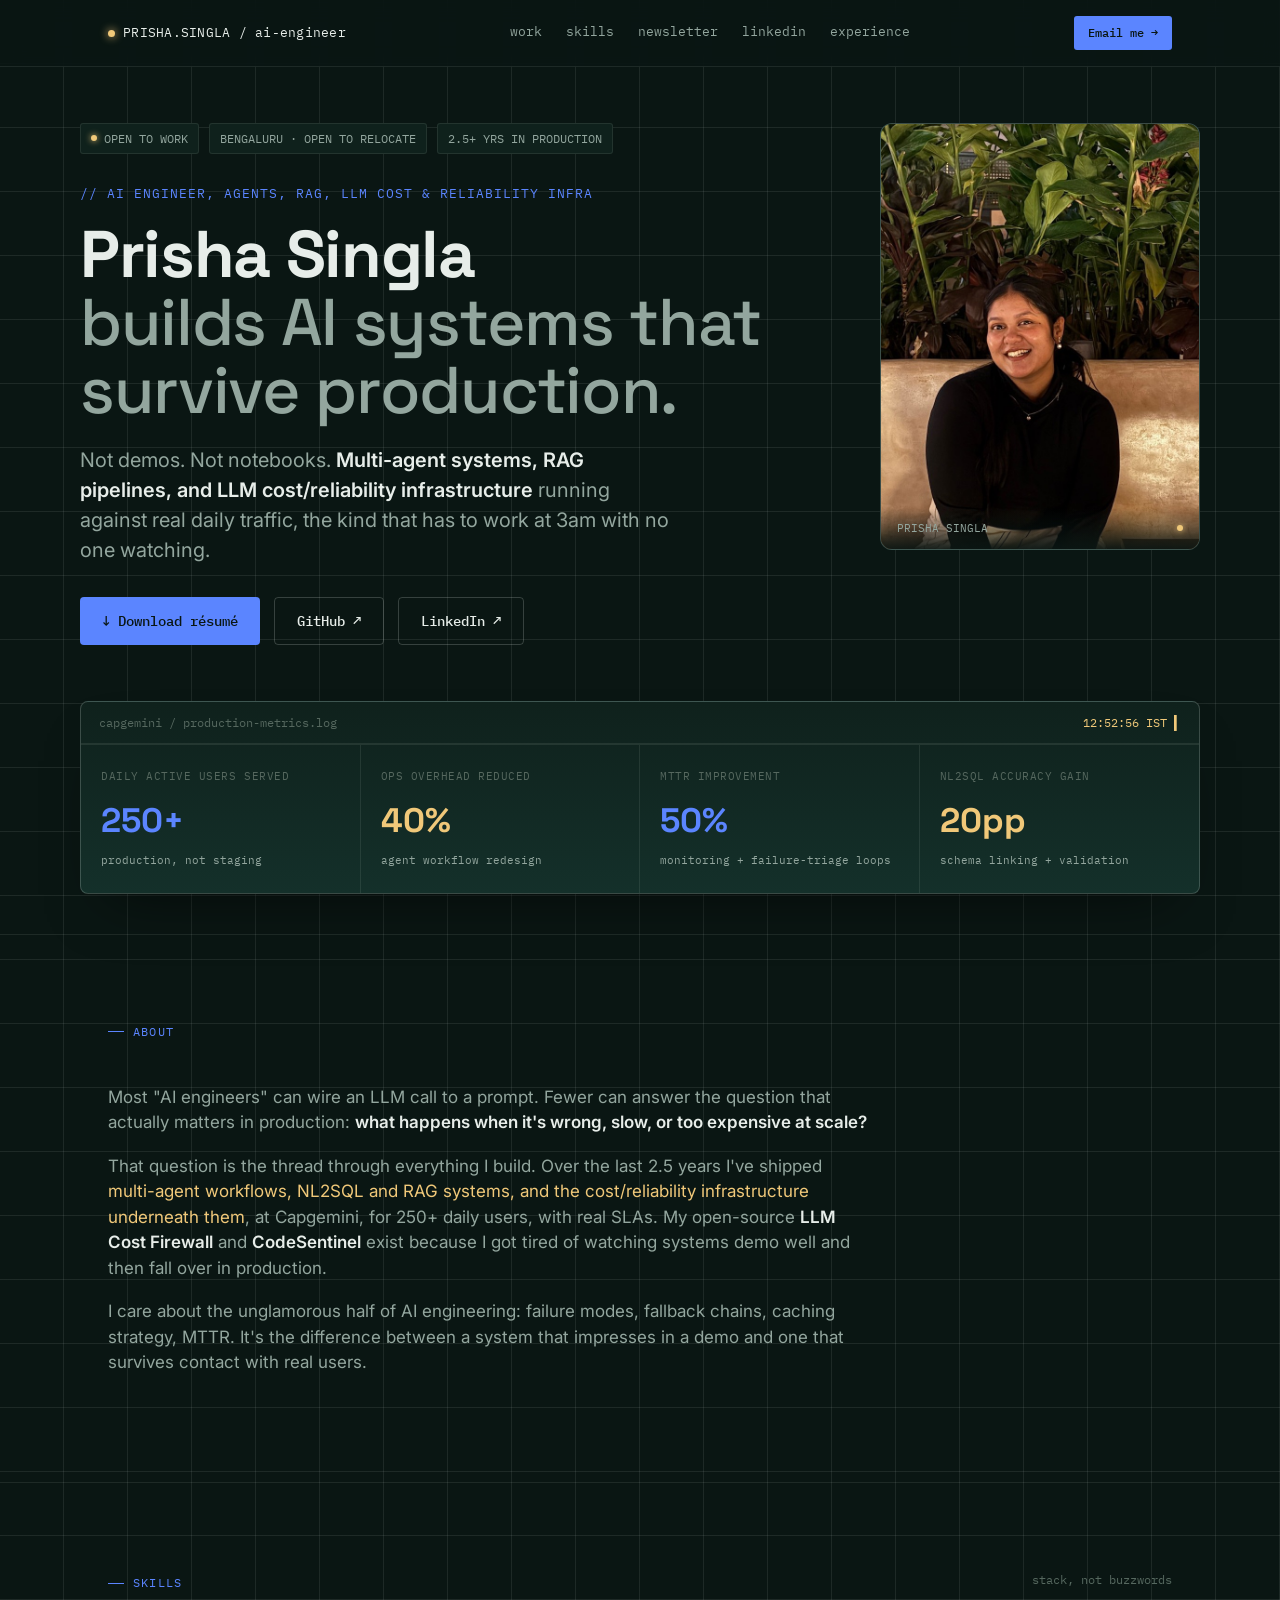
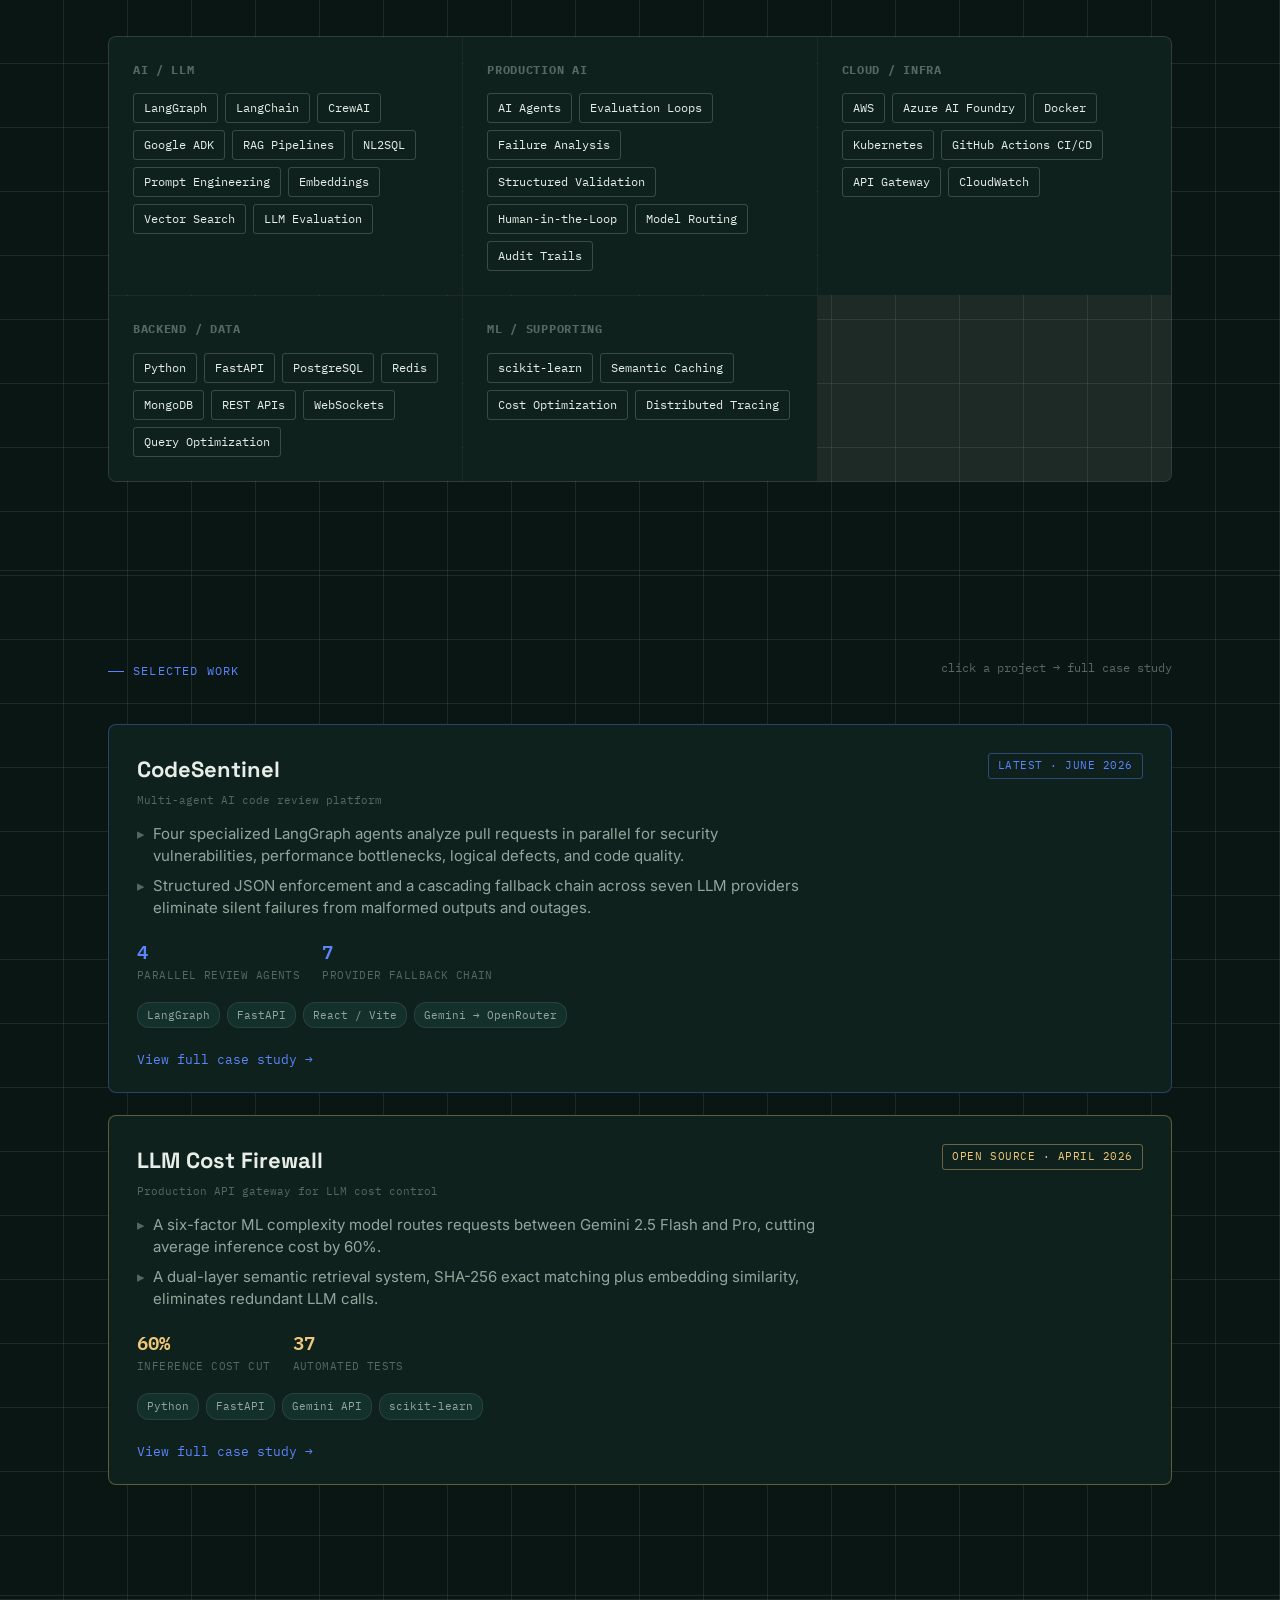
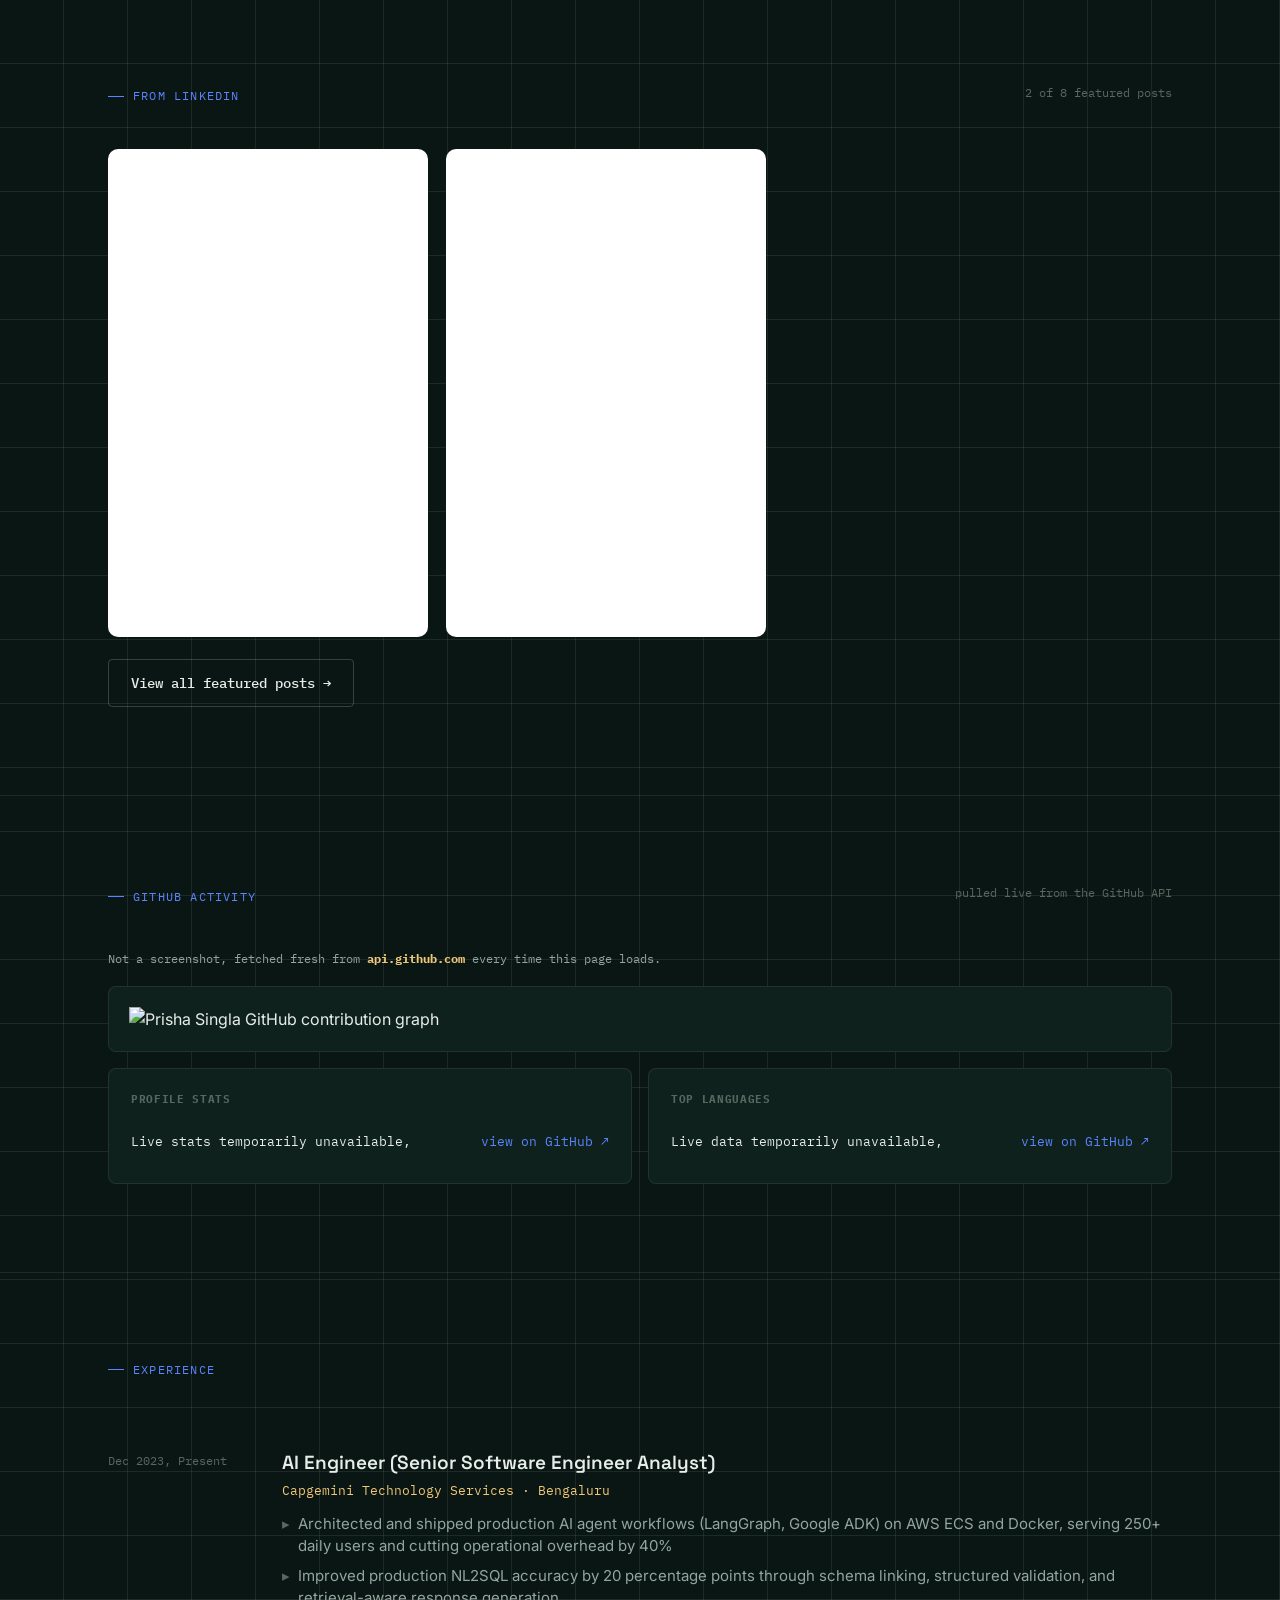
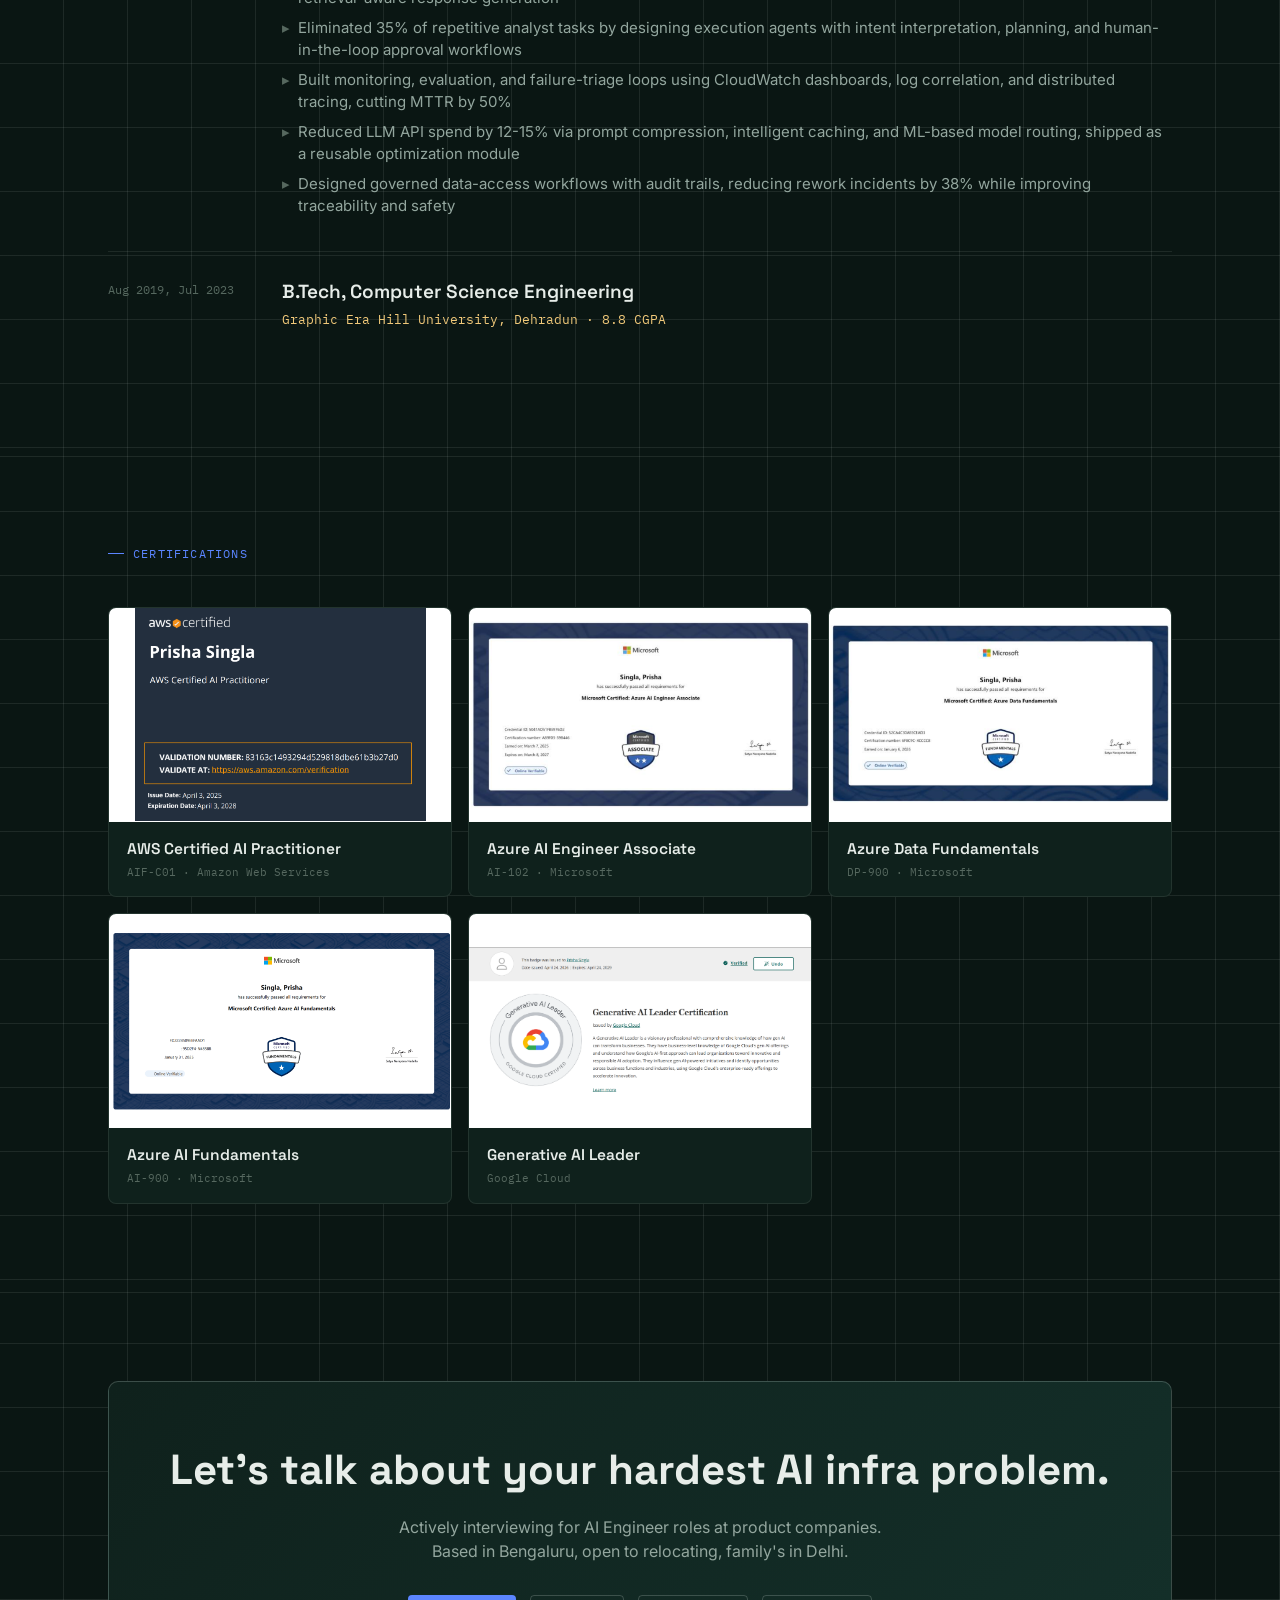
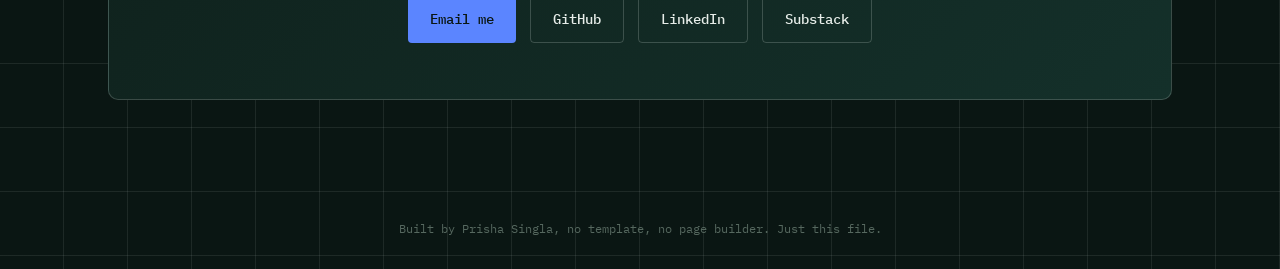
==== commit af47415d: "fix: editing changes" ====
--- a/index.html
+++ b/index.html
@@ -3,7 +3,7 @@
 <head>
 <meta charset="UTF-8">
 <meta name="viewport" content="width=device-width, initial-scale=1.0">
-<title>Prisha Singla — AI Engineer</title>
+<title>Prisha Singla, AI Engineer</title>
 <meta name="description" content="AI Engineer with 2.5 years shipping production agentic systems, RAG pipelines, and LLM cost infrastructure.">
 <link rel="preconnect" href="https://fonts.googleapis.com">
 <link rel="preconnect" href="https://fonts.gstatic.com" crossorigin>
@@ -46,9 +46,9 @@
         <span class="status-chip">2.5+ YRS IN PRODUCTION</span>
       </div>
 
-      <span class="eyebrow load-anim load-2">// AI ENGINEER — AGENTS, RAG, LLM COST & RELIABILITY INFRA</span>
+      <span class="eyebrow load-anim load-2">// AI ENGINEER, AGENTS, RAG, LLM COST & RELIABILITY INFRA</span>
       <h1 class="hero-name load-anim load-3">Prisha Singla<br><span>builds AI systems that survive production.</span></h1>
-      <p class="hero-sub load-anim load-4">Not demos. Not notebooks. <b>Multi-agent systems, RAG pipelines, and LLM cost/reliability infrastructure</b> running against real daily traffic — the kind that has to work at 3am with no one watching.</p>
+      <p class="hero-sub load-anim load-4">Not demos. Not notebooks. <b>Multi-agent systems, RAG pipelines, and LLM cost/reliability infrastructure</b> running against real daily traffic, the kind that has to work at 3am with no one watching.</p>
 
       <div class="hero-cta-row load-anim load-5">
         <a class="btn btn-primary" href="Prisha_Singla_Resume.pdf" target="_blank" rel="noopener">↓ Download résumé</a>
@@ -60,8 +60,8 @@
     <div class="photo-panel load-anim load-3" id="photo-panel">
       <img src="prisha-photo.jpg" alt="Prisha Singla" onerror="this.style.display='none';">
       <div class="photo-fallback">
-        <div class="mono">PS</div>
-        <div class="hint">Photo slot ready —<br>save your image as<br><b style="color:var(--text-dim)">prisha-photo.jpg</b><br>next to index.html</div>
+        <div class="mono"></div>
+        <div class="hint"></div>
       </div>
       <div class="photo-tag"><span>PRISHA SINGLA</span><span class="live-dot"></span></div>
     </div>
@@ -102,7 +102,7 @@
     <div class="sec-head"><span class="sec-label">About</span></div>
     <div class="about-body reveal">
       <p>Most "AI engineers" can wire an LLM call to a prompt. Fewer can answer the question that actually matters in production: <b>what happens when it's wrong, slow, or too expensive at scale?</b></p>
-      <p>That question is the thread through everything I build. Over the last 2.5 years I've shipped <span class="accent">multi-agent workflows, NL2SQL and RAG systems, and the cost/reliability infrastructure underneath them</span> — at Capgemini, for 250+ daily users, with real SLAs. My open-source <b>LLM Cost Firewall</b> and <b>CodeSentinel</b> exist because I got tired of watching systems demo well and then fall over in production.</p>
+      <p>That question is the thread through everything I build. Over the last 2.5 years I've shipped <span class="accent">multi-agent workflows, NL2SQL and RAG systems, and the cost/reliability infrastructure underneath them</span>, at Capgemini, for 250+ daily users, with real SLAs. My open-source <b>LLM Cost Firewall</b> and <b>CodeSentinel</b> exist because I got tired of watching systems demo well and then fall over in production.</p>
       <p>I care about the unglamorous half of AI engineering: failure modes, fallback chains, caching strategy, MTTR. It's the difference between a system that impresses in a demo and one that survives contact with real users.</p>
     </div>
   </div>
@@ -187,7 +187,7 @@
         <div class="project-date">Production API gateway for LLM cost control</div>
         <ul class="project-desc">
           <li>A six-factor ML complexity model routes requests between Gemini 2.5 Flash and Pro, cutting average inference cost by 60%.</li>
-          <li>A dual-layer semantic retrieval system — SHA-256 exact matching plus embedding similarity — eliminates redundant LLM calls.</li>
+          <li>A dual-layer semantic retrieval system, SHA-256 exact matching plus embedding similarity, eliminates redundant LLM calls.</li>
         </ul>
         <div class="project-stats">
           <div class="pstat"><span class="n gold">60%</span><span class="l">inference cost cut</span></div>
@@ -210,10 +210,10 @@
     </div>
     <div class="li-scroll reveal">
       <div class="li-card">
-        <iframe src="https://www.linkedin.com/embed/feed/update/urn:li:ugcPost:7457241802211971072" height="480" width="100%" frameborder="0" allowfullscreen title="LinkedIn post — LLM Cost Architecture" loading="lazy"></iframe>
+        <iframe src="https://www.linkedin.com/embed/feed/update/urn:li:ugcPost:7457241802211971072" height="480" width="100%" frameborder="0" allowfullscreen title="LinkedIn post, LLM Cost Architecture" loading="lazy"></iframe>
       </div>
       <div class="li-card">
-        <iframe src="https://www.linkedin.com/embed/feed/update/urn:li:ugcPost:7475395235465064448" height="480" width="100%" frameborder="0" allowfullscreen title="LinkedIn post — Multi-Agent Code Review" loading="lazy"></iframe>
+        <iframe src="https://www.linkedin.com/embed/feed/update/urn:li:ugcPost:7475395235465064448" height="480" width="100%" frameborder="0" allowfullscreen title="LinkedIn post, Multi-Agent Code Review" loading="lazy"></iframe>
       </div>
     </div>
     <a class="btn btn-ghost reveal" href="linkedin.html" style="margin-top:8px;">View all featured posts →</a>
@@ -226,7 +226,7 @@
       <span class="sec-label">GitHub Activity</span>
       <span class="sec-count">pulled live from the GitHub API</span>
     </div>
-    <div class="gh-summary reveal">Not a screenshot — fetched fresh from <b>api.github.com</b> every time this page loads.</div>
+    <div class="gh-summary reveal">Not a screenshot, fetched fresh from <b>api.github.com</b> every time this page loads.</div>
     <div class="gh-chart-wrap reveal">
       <img src="https://ghchart.rshah.org/5B85FF/prisha-singla-dev" alt="Prisha Singla GitHub contribution graph" loading="lazy" style="width:100%;min-width:640px;">
     </div>
@@ -248,7 +248,7 @@
     <div class="sec-head"><span class="sec-label">Experience</span></div>
     <div class="reveal">
       <div class="exp-item">
-        <div class="exp-date">Dec 2023 — Present</div>
+        <div class="exp-date">Dec 2023, Present</div>
         <div>
           <div class="exp-role">AI Engineer (Senior Software Engineer Analyst)</div>
           <div class="exp-org">Capgemini Technology Services · Bengaluru</div>
@@ -256,14 +256,14 @@
             <li>Architected and shipped production AI agent workflows (LangGraph, Google ADK) on AWS ECS and Docker, serving 250+ daily users and cutting operational overhead by 40%</li>
             <li>Improved production NL2SQL accuracy by 20 percentage points through schema linking, structured validation, and retrieval-aware response generation</li>
             <li>Eliminated 35% of repetitive analyst tasks by designing execution agents with intent interpretation, planning, and human-in-the-loop approval workflows</li>
-            <li>Built monitoring, evaluation, and failure-triage loops using CloudWatch dashboards, log correlation, and distributed tracing — cutting MTTR by 50%</li>
+            <li>Built monitoring, evaluation, and failure-triage loops using CloudWatch dashboards, log correlation, and distributed tracing, cutting MTTR by 50%</li>
             <li>Reduced LLM API spend by 12-15% via prompt compression, intelligent caching, and ML-based model routing, shipped as a reusable optimization module</li>
             <li>Designed governed data-access workflows with audit trails, reducing rework incidents by 38% while improving traceability and safety</li>
           </ul>
         </div>
       </div>
       <div class="exp-item">
-        <div class="exp-date">Aug 2019 — Jul 2023</div>
+        <div class="exp-date">Aug 2019, Jul 2023</div>
         <div>
           <div class="exp-role">B.Tech, Computer Science Engineering</div>
           <div class="exp-org">Graphic Era Hill University, Dehradun · 8.8 CGPA</div>
@@ -320,7 +320,7 @@
   <div class="wrap">
     <div class="contact-panel reveal">
       <h2>Let's talk about your hardest AI infra problem.</h2>
-      <p>Actively interviewing for AI Engineer roles at product companies. Based in Bengaluru, open to relocating — family's in Delhi.</p>
+      <p>Actively interviewing for AI Engineer roles at product companies. Based in Bengaluru, open to relocating, family's in Delhi.</p>
       <div class="contact-links">
         <a class="btn btn-primary" href="mailto:prishasingla23@gmail.com">Email me</a>
         <a class="btn btn-ghost" href="https://github.com/prisha-singla-dev/" target="_blank" rel="noopener">GitHub</a>
@@ -331,7 +331,7 @@
   </div>
 </section>
 
-<footer>Built by Prisha Singla — no template, no page builder. Just this file.</footer>
+<footer>Built by Prisha Singla, no template, no page builder. Just this file.</footer>
 
 <script src="site.js"></script>
 </body>
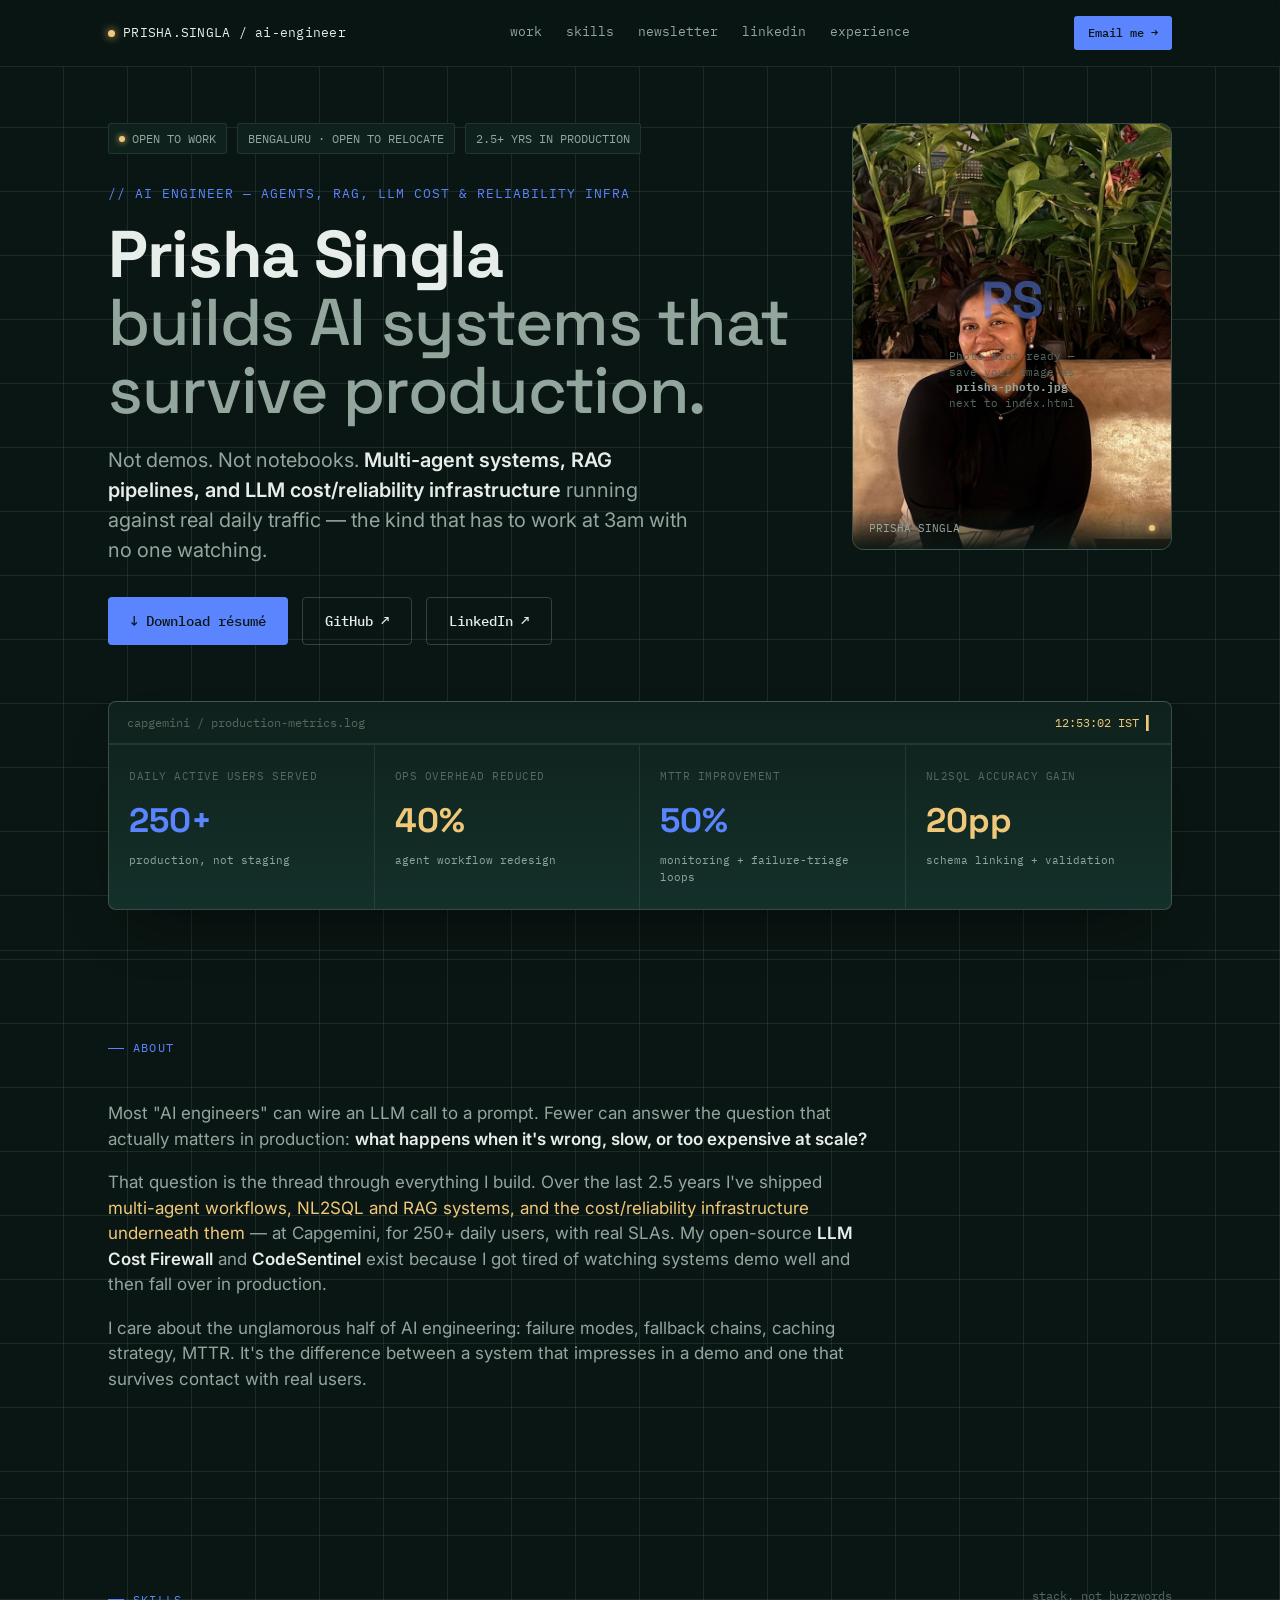
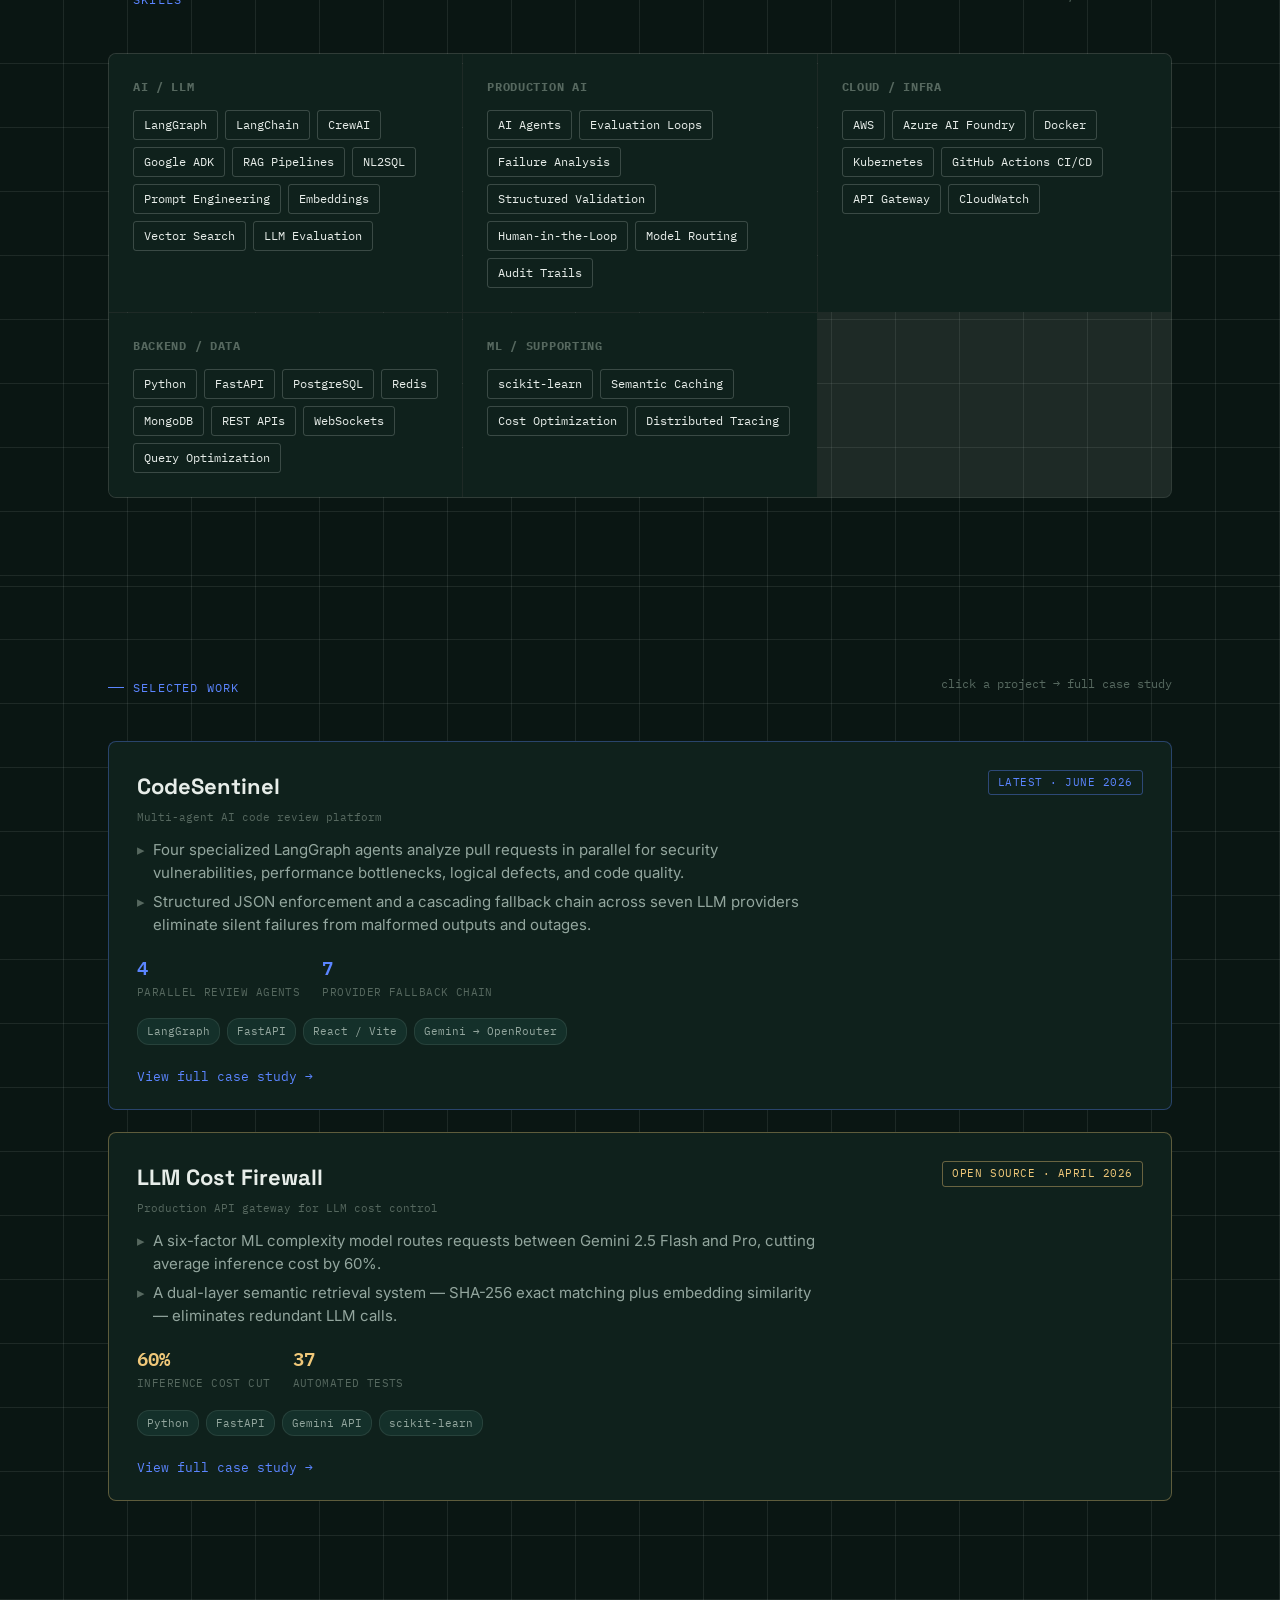
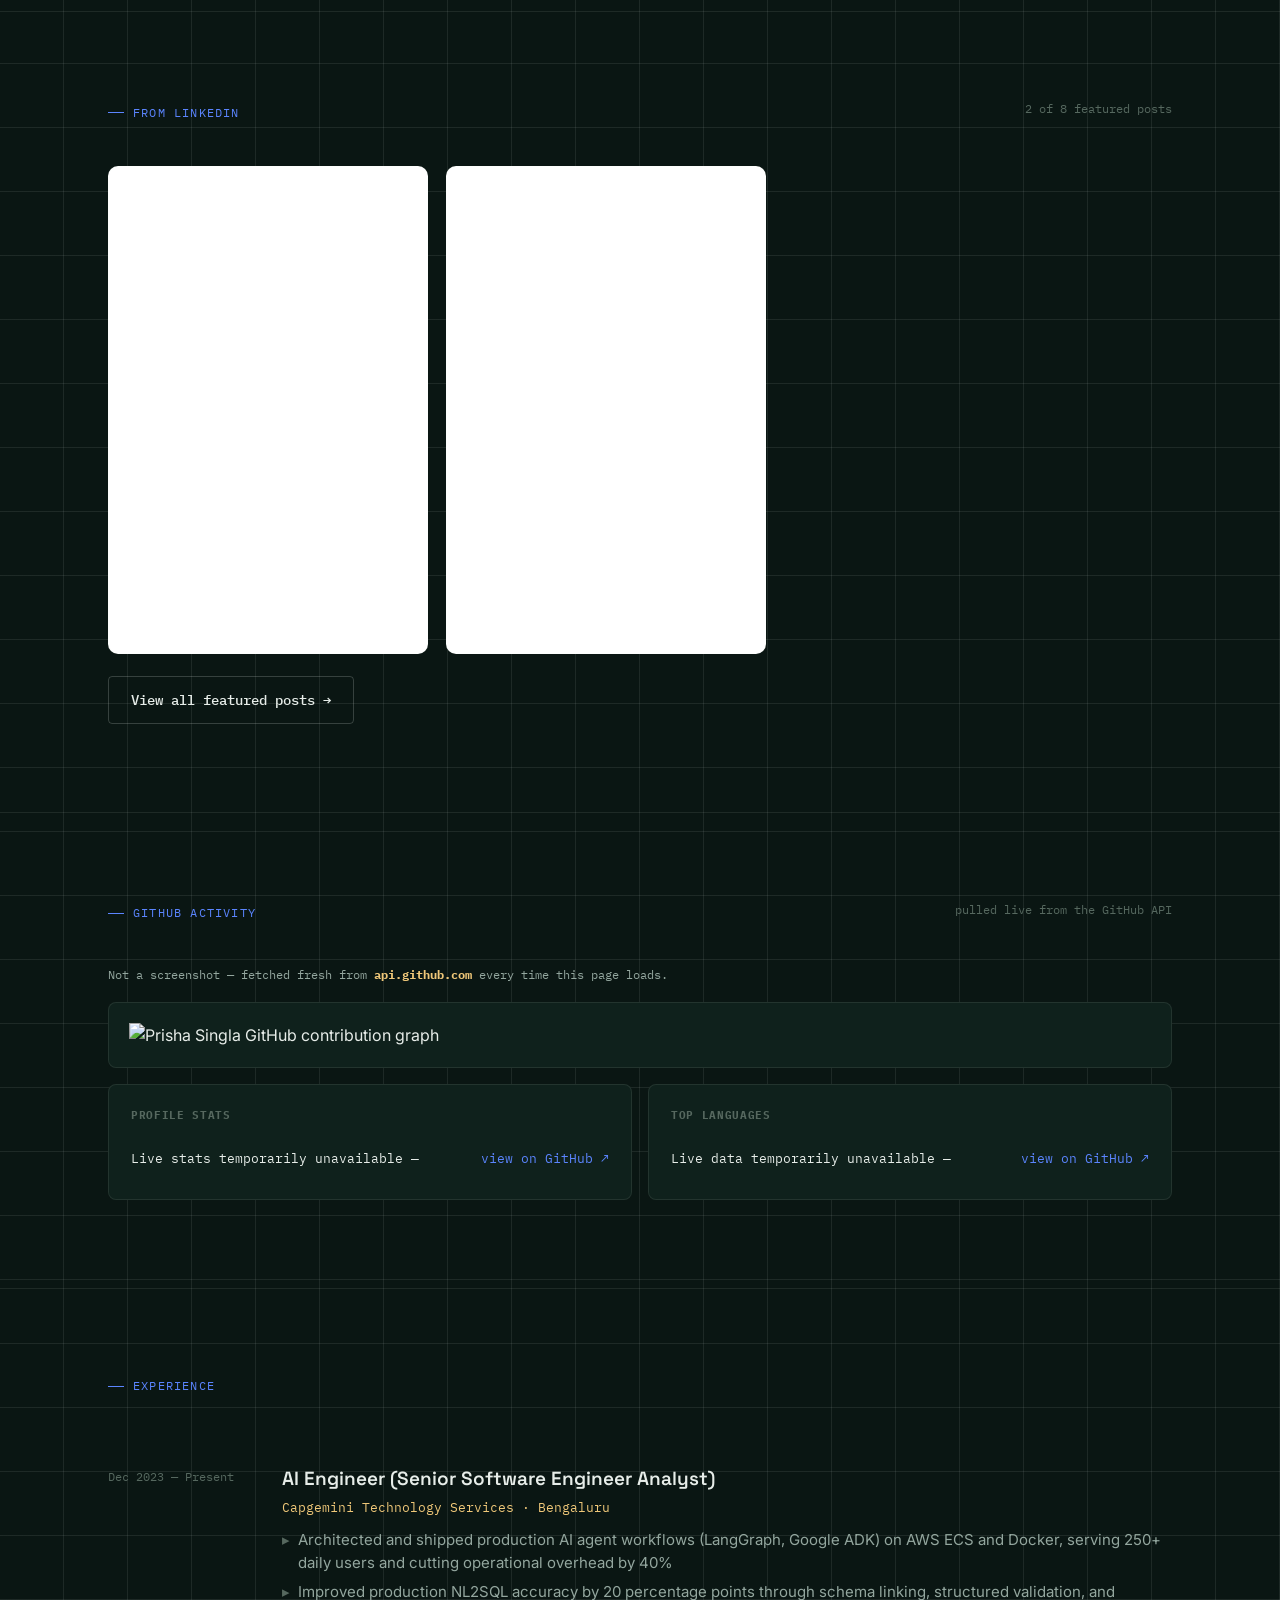
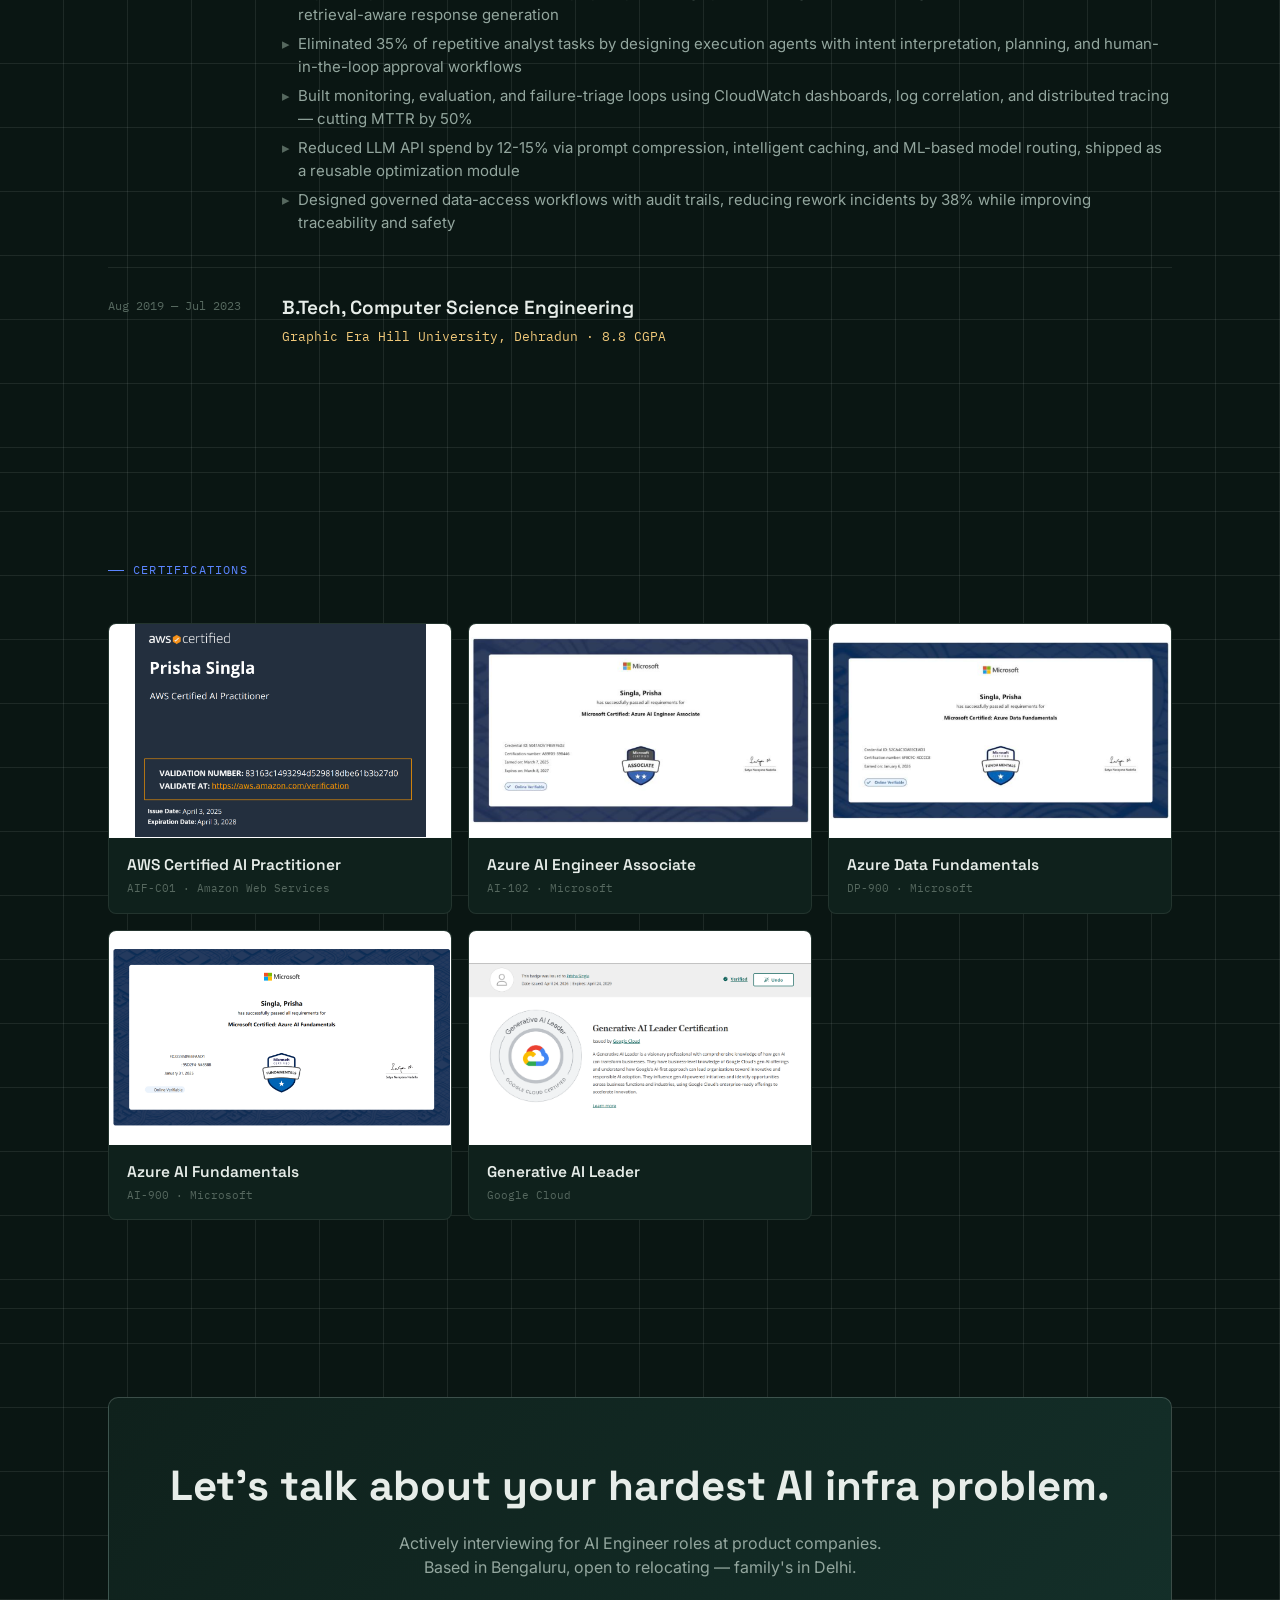
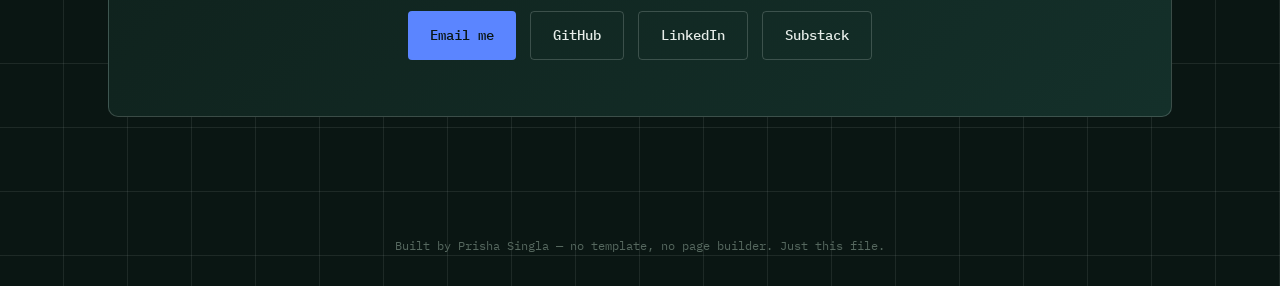
==== commit c919d19f: "Add demo video with Git LFS" ====
--- a/index.html
+++ b/index.html
@@ -3,7 +3,7 @@
 <head>
 <meta charset="UTF-8">
 <meta name="viewport" content="width=device-width, initial-scale=1.0">
-<title>Prisha Singla, AI Engineer</title>
+<title>Prisha Singla — AI Engineer</title>
 <meta name="description" content="AI Engineer with 2.5 years shipping production agentic systems, RAG pipelines, and LLM cost infrastructure.">
 <link rel="preconnect" href="https://fonts.googleapis.com">
 <link rel="preconnect" href="https://fonts.gstatic.com" crossorigin>
@@ -46,9 +46,9 @@
         <span class="status-chip">2.5+ YRS IN PRODUCTION</span>
       </div>
 
-      <span class="eyebrow load-anim load-2">// AI ENGINEER, AGENTS, RAG, LLM COST & RELIABILITY INFRA</span>
+      <span class="eyebrow load-anim load-2">// AI ENGINEER — AGENTS, RAG, LLM COST & RELIABILITY INFRA</span>
       <h1 class="hero-name load-anim load-3">Prisha Singla<br><span>builds AI systems that survive production.</span></h1>
-      <p class="hero-sub load-anim load-4">Not demos. Not notebooks. <b>Multi-agent systems, RAG pipelines, and LLM cost/reliability infrastructure</b> running against real daily traffic, the kind that has to work at 3am with no one watching.</p>
+      <p class="hero-sub load-anim load-4">Not demos. Not notebooks. <b>Multi-agent systems, RAG pipelines, and LLM cost/reliability infrastructure</b> running against real daily traffic — the kind that has to work at 3am with no one watching.</p>
 
       <div class="hero-cta-row load-anim load-5">
         <a class="btn btn-primary" href="Prisha_Singla_Resume.pdf" target="_blank" rel="noopener">↓ Download résumé</a>
@@ -60,8 +60,8 @@
     <div class="photo-panel load-anim load-3" id="photo-panel">
       <img src="prisha-photo.jpg" alt="Prisha Singla" onerror="this.style.display='none';">
       <div class="photo-fallback">
-        <div class="mono"></div>
-        <div class="hint"></div>
+        <div class="mono">PS</div>
+        <div class="hint">Photo slot ready —<br>save your image as<br><b style="color:var(--text-dim)">prisha-photo.jpg</b><br>next to index.html</div>
       </div>
       <div class="photo-tag"><span>PRISHA SINGLA</span><span class="live-dot"></span></div>
     </div>
@@ -102,7 +102,7 @@
     <div class="sec-head"><span class="sec-label">About</span></div>
     <div class="about-body reveal">
       <p>Most "AI engineers" can wire an LLM call to a prompt. Fewer can answer the question that actually matters in production: <b>what happens when it's wrong, slow, or too expensive at scale?</b></p>
-      <p>That question is the thread through everything I build. Over the last 2.5 years I've shipped <span class="accent">multi-agent workflows, NL2SQL and RAG systems, and the cost/reliability infrastructure underneath them</span>, at Capgemini, for 250+ daily users, with real SLAs. My open-source <b>LLM Cost Firewall</b> and <b>CodeSentinel</b> exist because I got tired of watching systems demo well and then fall over in production.</p>
+      <p>That question is the thread through everything I build. Over the last 2.5 years I've shipped <span class="accent">multi-agent workflows, NL2SQL and RAG systems, and the cost/reliability infrastructure underneath them</span> — at Capgemini, for 250+ daily users, with real SLAs. My open-source <b>LLM Cost Firewall</b> and <b>CodeSentinel</b> exist because I got tired of watching systems demo well and then fall over in production.</p>
       <p>I care about the unglamorous half of AI engineering: failure modes, fallback chains, caching strategy, MTTR. It's the difference between a system that impresses in a demo and one that survives contact with real users.</p>
     </div>
   </div>
@@ -187,7 +187,7 @@
         <div class="project-date">Production API gateway for LLM cost control</div>
         <ul class="project-desc">
           <li>A six-factor ML complexity model routes requests between Gemini 2.5 Flash and Pro, cutting average inference cost by 60%.</li>
-          <li>A dual-layer semantic retrieval system, SHA-256 exact matching plus embedding similarity, eliminates redundant LLM calls.</li>
+          <li>A dual-layer semantic retrieval system — SHA-256 exact matching plus embedding similarity — eliminates redundant LLM calls.</li>
         </ul>
         <div class="project-stats">
           <div class="pstat"><span class="n gold">60%</span><span class="l">inference cost cut</span></div>
@@ -210,10 +210,10 @@
     </div>
     <div class="li-scroll reveal">
       <div class="li-card">
-        <iframe src="https://www.linkedin.com/embed/feed/update/urn:li:ugcPost:7457241802211971072" height="480" width="100%" frameborder="0" allowfullscreen title="LinkedIn post, LLM Cost Architecture" loading="lazy"></iframe>
+        <iframe src="https://www.linkedin.com/embed/feed/update/urn:li:ugcPost:7457241802211971072" height="480" width="100%" frameborder="0" allowfullscreen title="LinkedIn post — LLM Cost Architecture" loading="lazy"></iframe>
       </div>
       <div class="li-card">
-        <iframe src="https://www.linkedin.com/embed/feed/update/urn:li:ugcPost:7475395235465064448" height="480" width="100%" frameborder="0" allowfullscreen title="LinkedIn post, Multi-Agent Code Review" loading="lazy"></iframe>
+        <iframe src="https://www.linkedin.com/embed/feed/update/urn:li:ugcPost:7475395235465064448" height="480" width="100%" frameborder="0" allowfullscreen title="LinkedIn post — Multi-Agent Code Review" loading="lazy"></iframe>
       </div>
     </div>
     <a class="btn btn-ghost reveal" href="linkedin.html" style="margin-top:8px;">View all featured posts →</a>
@@ -226,7 +226,7 @@
       <span class="sec-label">GitHub Activity</span>
       <span class="sec-count">pulled live from the GitHub API</span>
     </div>
-    <div class="gh-summary reveal">Not a screenshot, fetched fresh from <b>api.github.com</b> every time this page loads.</div>
+    <div class="gh-summary reveal">Not a screenshot — fetched fresh from <b>api.github.com</b> every time this page loads.</div>
     <div class="gh-chart-wrap reveal">
       <img src="https://ghchart.rshah.org/5B85FF/prisha-singla-dev" alt="Prisha Singla GitHub contribution graph" loading="lazy" style="width:100%;min-width:640px;">
     </div>
@@ -248,7 +248,7 @@
     <div class="sec-head"><span class="sec-label">Experience</span></div>
     <div class="reveal">
       <div class="exp-item">
-        <div class="exp-date">Dec 2023, Present</div>
+        <div class="exp-date">Dec 2023 — Present</div>
         <div>
           <div class="exp-role">AI Engineer (Senior Software Engineer Analyst)</div>
           <div class="exp-org">Capgemini Technology Services · Bengaluru</div>
@@ -256,14 +256,14 @@
             <li>Architected and shipped production AI agent workflows (LangGraph, Google ADK) on AWS ECS and Docker, serving 250+ daily users and cutting operational overhead by 40%</li>
             <li>Improved production NL2SQL accuracy by 20 percentage points through schema linking, structured validation, and retrieval-aware response generation</li>
             <li>Eliminated 35% of repetitive analyst tasks by designing execution agents with intent interpretation, planning, and human-in-the-loop approval workflows</li>
-            <li>Built monitoring, evaluation, and failure-triage loops using CloudWatch dashboards, log correlation, and distributed tracing, cutting MTTR by 50%</li>
+            <li>Built monitoring, evaluation, and failure-triage loops using CloudWatch dashboards, log correlation, and distributed tracing — cutting MTTR by 50%</li>
             <li>Reduced LLM API spend by 12-15% via prompt compression, intelligent caching, and ML-based model routing, shipped as a reusable optimization module</li>
             <li>Designed governed data-access workflows with audit trails, reducing rework incidents by 38% while improving traceability and safety</li>
           </ul>
         </div>
       </div>
       <div class="exp-item">
-        <div class="exp-date">Aug 2019, Jul 2023</div>
+        <div class="exp-date">Aug 2019 — Jul 2023</div>
         <div>
           <div class="exp-role">B.Tech, Computer Science Engineering</div>
           <div class="exp-org">Graphic Era Hill University, Dehradun · 8.8 CGPA</div>
@@ -320,7 +320,7 @@
   <div class="wrap">
     <div class="contact-panel reveal">
       <h2>Let's talk about your hardest AI infra problem.</h2>
-      <p>Actively interviewing for AI Engineer roles at product companies. Based in Bengaluru, open to relocating, family's in Delhi.</p>
+      <p>Actively interviewing for AI Engineer roles at product companies. Based in Bengaluru, open to relocating — family's in Delhi.</p>
       <div class="contact-links">
         <a class="btn btn-primary" href="mailto:prishasingla23@gmail.com">Email me</a>
         <a class="btn btn-ghost" href="https://github.com/prisha-singla-dev/" target="_blank" rel="noopener">GitHub</a>
@@ -331,7 +331,7 @@
   </div>
 </section>
 
-<footer>Built by Prisha Singla, no template, no page builder. Just this file.</footer>
+<footer>Built by Prisha Singla — no template, no page builder. Just this file.</footer>
 
 <script src="site.js"></script>
 </body>
--- a/style.css
+++ b/style.css
@@ -90,7 +90,7 @@
 section[id]{scroll-margin-top:84px;}
 
 /* ---------- HERO ---------- */
-.hero{padding:56px 0 40px;}
+.hero{padding-top:56px;padding-bottom:40px;}
 .hero-columns{display:grid;grid-template-columns:1fr 320px;gap:48px;align-items:start;}
 @media (max-width:900px){.hero-columns{grid-template-columns:1fr;}}
 
@@ -204,7 +204,7 @@
 .project:hover .project-cta{color:var(--gold);}
 
 /* ---------- PROJECT DETAIL PAGE ---------- */
-.detail-hero{padding:44px 0 40px;}
+.detail-hero{padding-top:44px;padding-bottom:40px;}
 .back-link{font-family:var(--font-mono);font-size:12.5px;color:var(--text-dim);display:inline-flex;align-items:center;gap:6px;margin-bottom:24px;}
 .back-link:hover{color:var(--cobalt);}
 .detail-links{display:flex;flex-wrap:wrap;gap:14px;margin:28px 0 8px;}
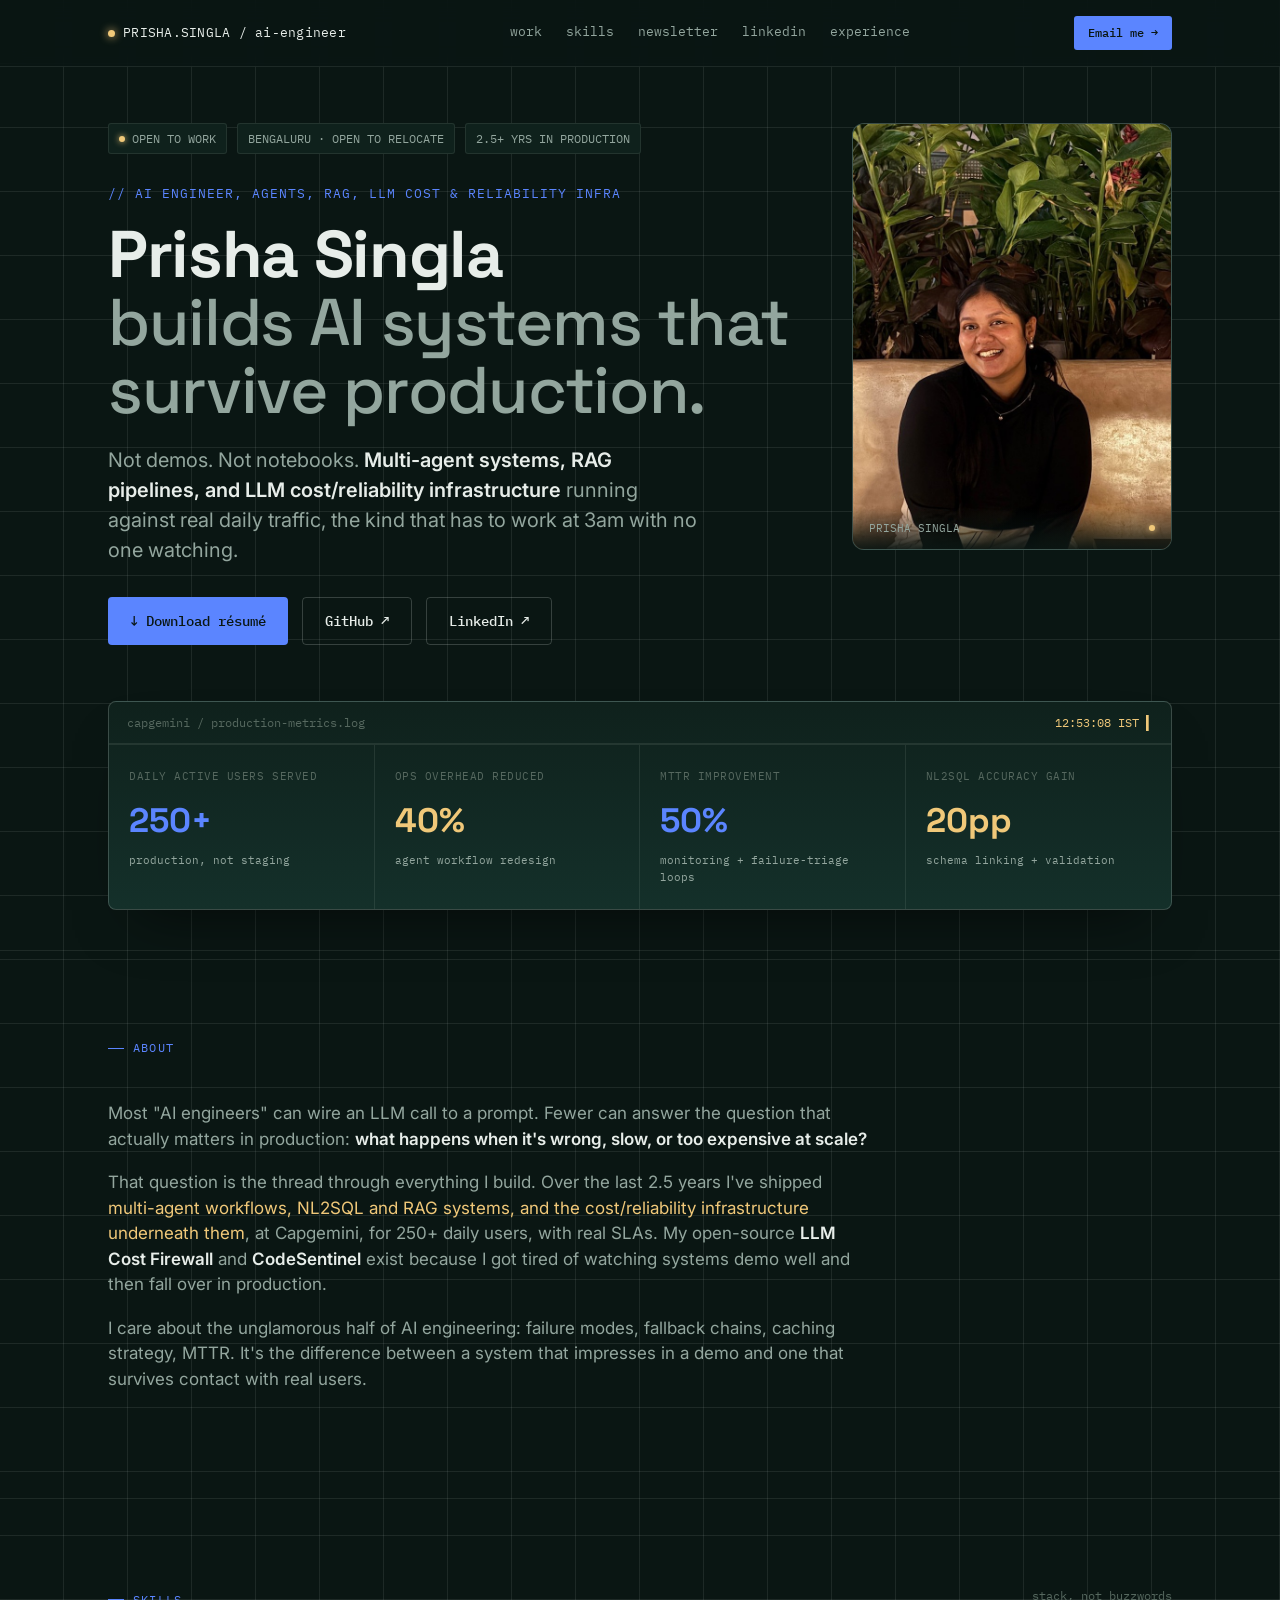
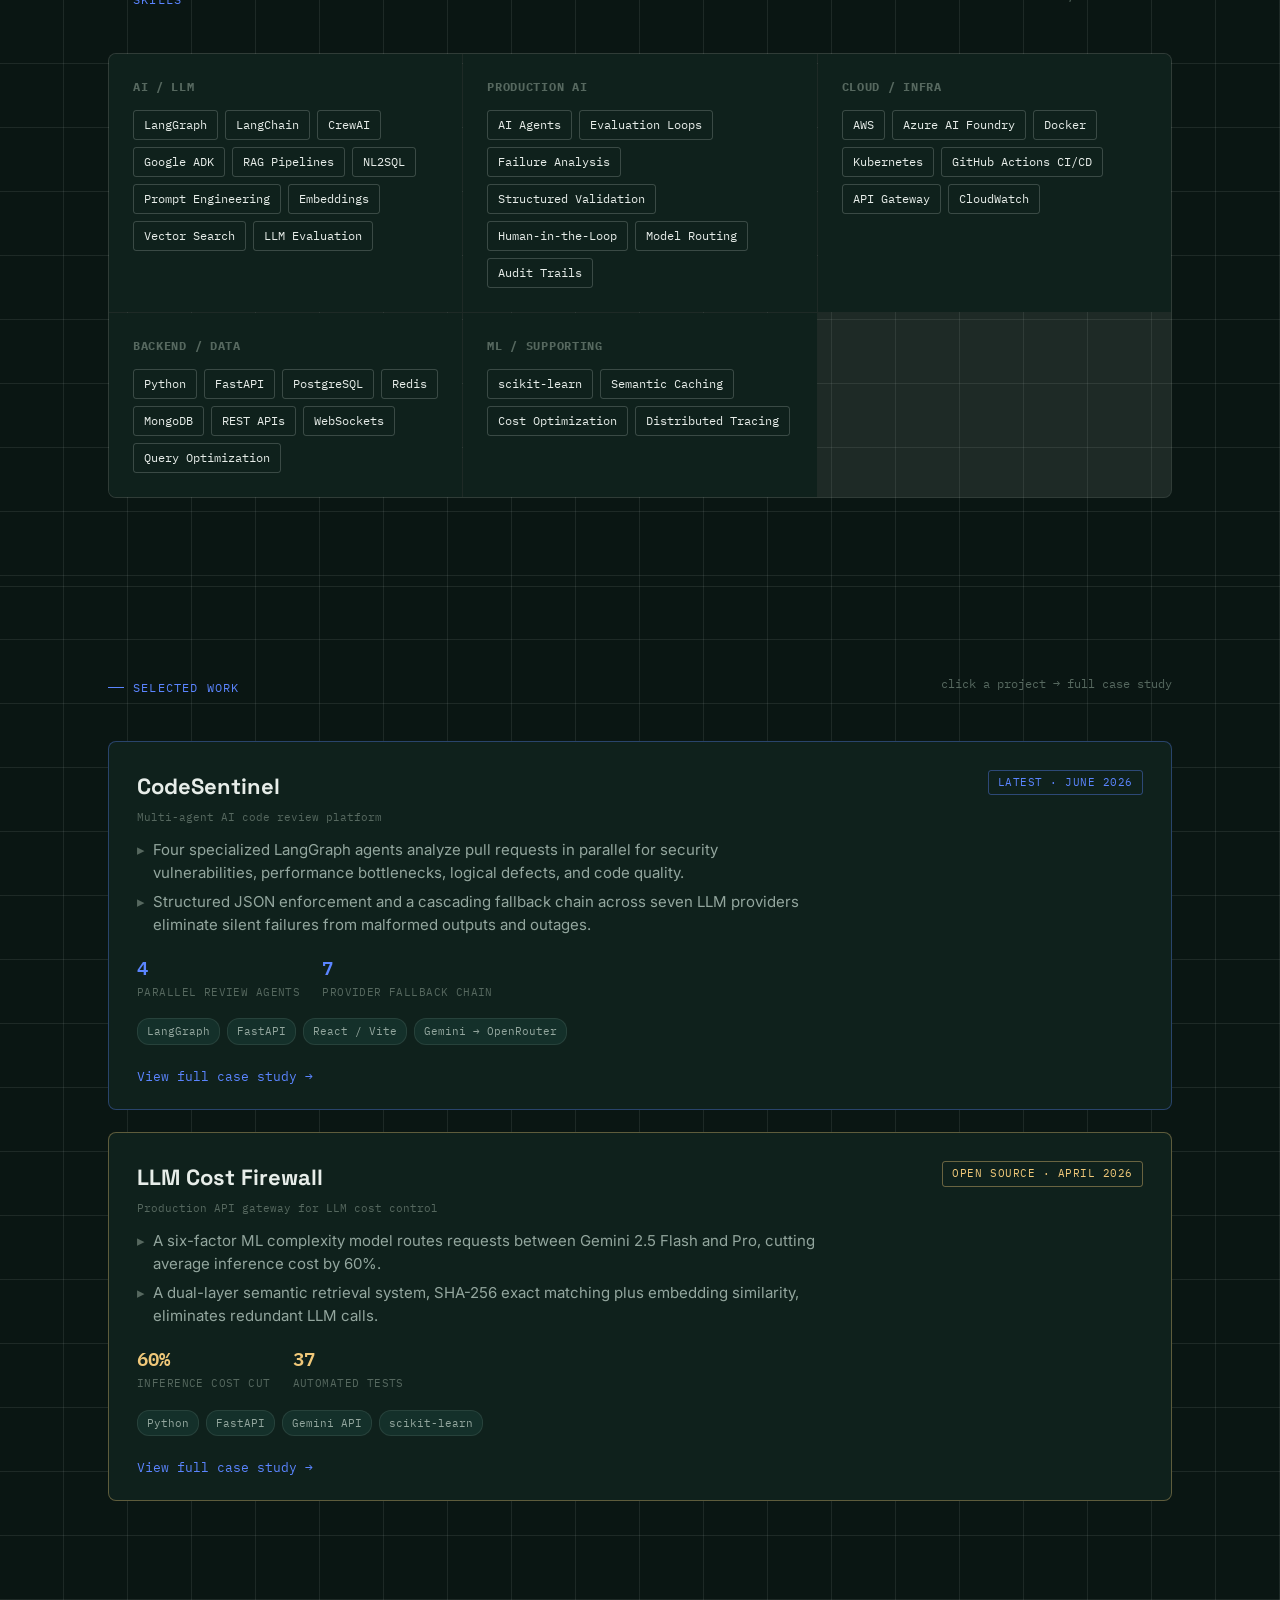
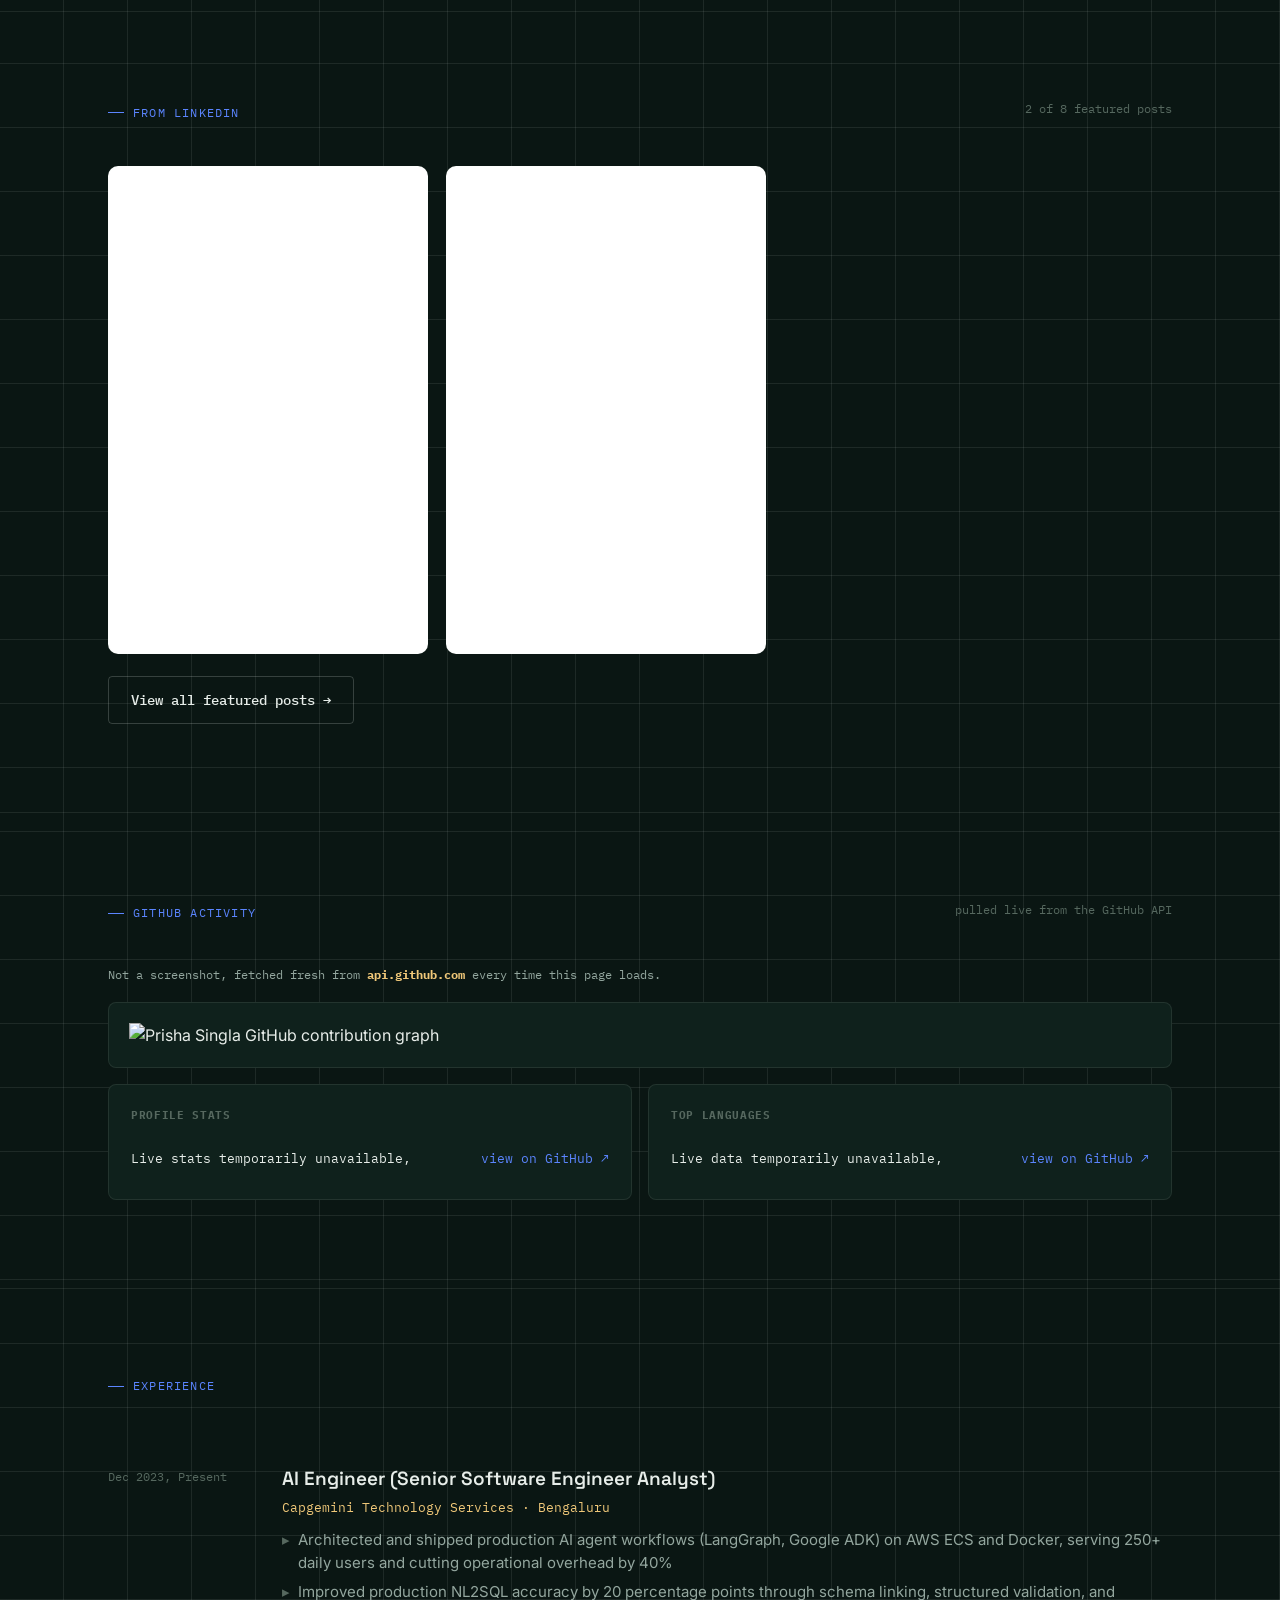
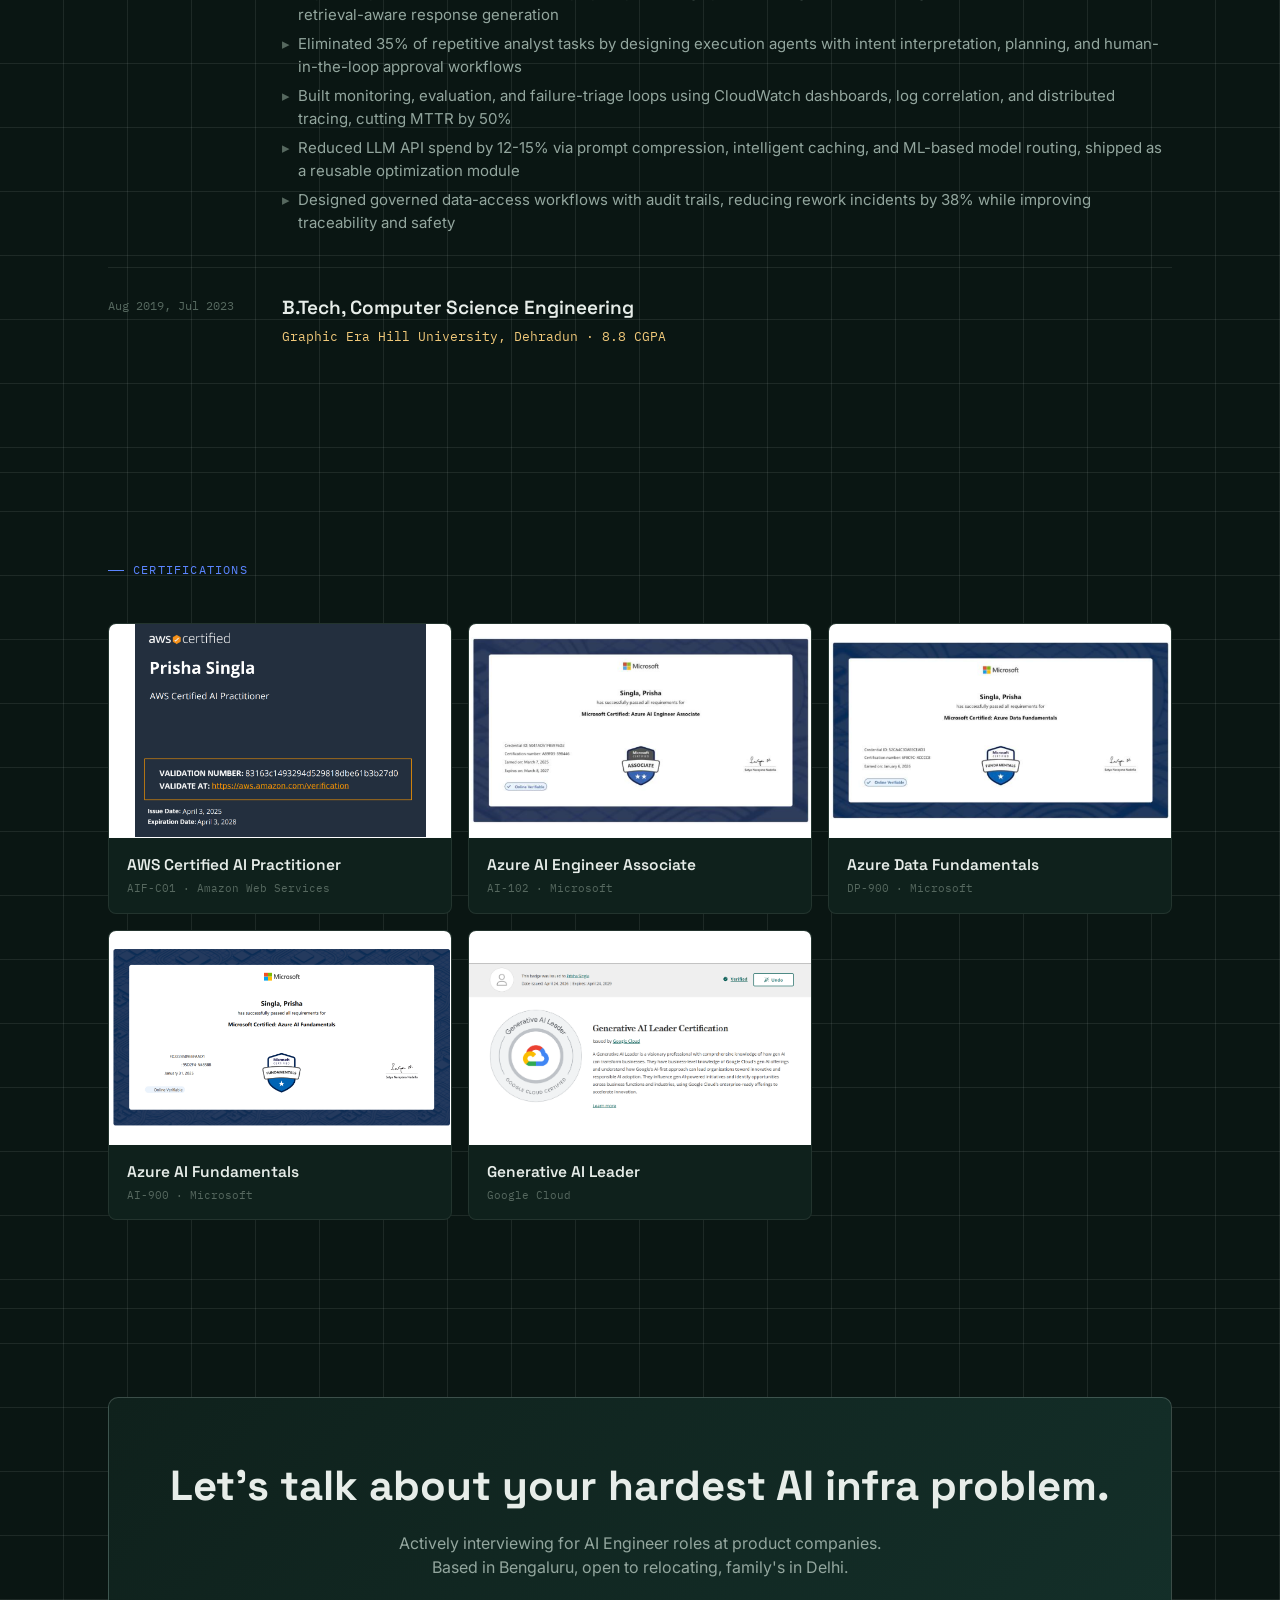
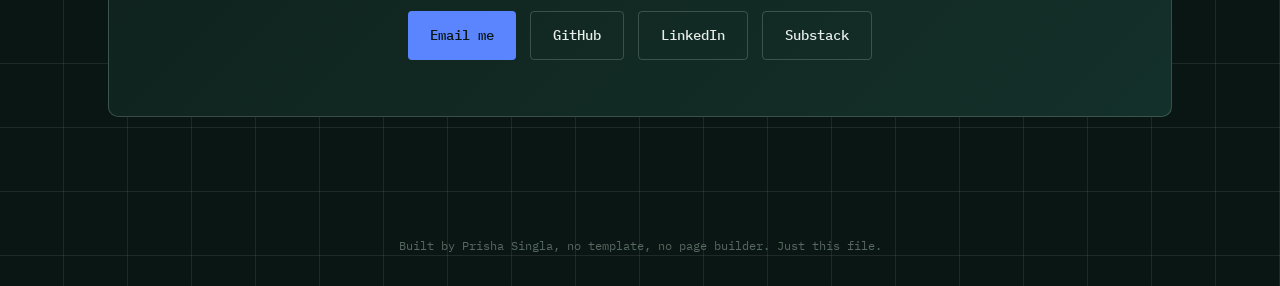
==== commit f8f85bf5: "removing alt texts" ====
--- a/index.html
+++ b/index.html
@@ -3,7 +3,7 @@
 <head>
 <meta charset="UTF-8">
 <meta name="viewport" content="width=device-width, initial-scale=1.0">
-<title>Prisha Singla — AI Engineer</title>
+<title>Prisha Singla, AI Engineer</title>
 <meta name="description" content="AI Engineer with 2.5 years shipping production agentic systems, RAG pipelines, and LLM cost infrastructure.">
 <link rel="preconnect" href="https://fonts.googleapis.com">
 <link rel="preconnect" href="https://fonts.gstatic.com" crossorigin>
@@ -46,9 +46,9 @@
         <span class="status-chip">2.5+ YRS IN PRODUCTION</span>
       </div>
 
-      <span class="eyebrow load-anim load-2">// AI ENGINEER — AGENTS, RAG, LLM COST & RELIABILITY INFRA</span>
+      <span class="eyebrow load-anim load-2">// AI ENGINEER, AGENTS, RAG, LLM COST & RELIABILITY INFRA</span>
       <h1 class="hero-name load-anim load-3">Prisha Singla<br><span>builds AI systems that survive production.</span></h1>
-      <p class="hero-sub load-anim load-4">Not demos. Not notebooks. <b>Multi-agent systems, RAG pipelines, and LLM cost/reliability infrastructure</b> running against real daily traffic — the kind that has to work at 3am with no one watching.</p>
+      <p class="hero-sub load-anim load-4">Not demos. Not notebooks. <b>Multi-agent systems, RAG pipelines, and LLM cost/reliability infrastructure</b> running against real daily traffic, the kind that has to work at 3am with no one watching.</p>
 
       <div class="hero-cta-row load-anim load-5">
         <a class="btn btn-primary" href="Prisha_Singla_Resume.pdf" target="_blank" rel="noopener">↓ Download résumé</a>
@@ -60,8 +60,8 @@
     <div class="photo-panel load-anim load-3" id="photo-panel">
       <img src="prisha-photo.jpg" alt="Prisha Singla" onerror="this.style.display='none';">
       <div class="photo-fallback">
-        <div class="mono">PS</div>
-        <div class="hint">Photo slot ready —<br>save your image as<br><b style="color:var(--text-dim)">prisha-photo.jpg</b><br>next to index.html</div>
+        <div class="mono"></div>
+        <div class="hint"></div>
       </div>
       <div class="photo-tag"><span>PRISHA SINGLA</span><span class="live-dot"></span></div>
     </div>
@@ -102,7 +102,7 @@
     <div class="sec-head"><span class="sec-label">About</span></div>
     <div class="about-body reveal">
       <p>Most "AI engineers" can wire an LLM call to a prompt. Fewer can answer the question that actually matters in production: <b>what happens when it's wrong, slow, or too expensive at scale?</b></p>
-      <p>That question is the thread through everything I build. Over the last 2.5 years I've shipped <span class="accent">multi-agent workflows, NL2SQL and RAG systems, and the cost/reliability infrastructure underneath them</span> — at Capgemini, for 250+ daily users, with real SLAs. My open-source <b>LLM Cost Firewall</b> and <b>CodeSentinel</b> exist because I got tired of watching systems demo well and then fall over in production.</p>
+      <p>That question is the thread through everything I build. Over the last 2.5 years I've shipped <span class="accent">multi-agent workflows, NL2SQL and RAG systems, and the cost/reliability infrastructure underneath them</span>, at Capgemini, for 250+ daily users, with real SLAs. My open-source <b>LLM Cost Firewall</b> and <b>CodeSentinel</b> exist because I got tired of watching systems demo well and then fall over in production.</p>
       <p>I care about the unglamorous half of AI engineering: failure modes, fallback chains, caching strategy, MTTR. It's the difference between a system that impresses in a demo and one that survives contact with real users.</p>
     </div>
   </div>
@@ -187,7 +187,7 @@
         <div class="project-date">Production API gateway for LLM cost control</div>
         <ul class="project-desc">
           <li>A six-factor ML complexity model routes requests between Gemini 2.5 Flash and Pro, cutting average inference cost by 60%.</li>
-          <li>A dual-layer semantic retrieval system — SHA-256 exact matching plus embedding similarity — eliminates redundant LLM calls.</li>
+          <li>A dual-layer semantic retrieval system, SHA-256 exact matching plus embedding similarity, eliminates redundant LLM calls.</li>
         </ul>
         <div class="project-stats">
           <div class="pstat"><span class="n gold">60%</span><span class="l">inference cost cut</span></div>
@@ -210,10 +210,10 @@
     </div>
     <div class="li-scroll reveal">
       <div class="li-card">
-        <iframe src="https://www.linkedin.com/embed/feed/update/urn:li:ugcPost:7457241802211971072" height="480" width="100%" frameborder="0" allowfullscreen title="LinkedIn post — LLM Cost Architecture" loading="lazy"></iframe>
+        <iframe src="https://www.linkedin.com/embed/feed/update/urn:li:ugcPost:7457241802211971072" height="480" width="100%" frameborder="0" allowfullscreen title="LinkedIn post, LLM Cost Architecture" loading="lazy"></iframe>
       </div>
       <div class="li-card">
-        <iframe src="https://www.linkedin.com/embed/feed/update/urn:li:ugcPost:7475395235465064448" height="480" width="100%" frameborder="0" allowfullscreen title="LinkedIn post — Multi-Agent Code Review" loading="lazy"></iframe>
+        <iframe src="https://www.linkedin.com/embed/feed/update/urn:li:ugcPost:7475395235465064448" height="480" width="100%" frameborder="0" allowfullscreen title="LinkedIn post, Multi-Agent Code Review" loading="lazy"></iframe>
       </div>
     </div>
     <a class="btn btn-ghost reveal" href="linkedin.html" style="margin-top:8px;">View all featured posts →</a>
@@ -226,7 +226,7 @@
       <span class="sec-label">GitHub Activity</span>
       <span class="sec-count">pulled live from the GitHub API</span>
     </div>
-    <div class="gh-summary reveal">Not a screenshot — fetched fresh from <b>api.github.com</b> every time this page loads.</div>
+    <div class="gh-summary reveal">Not a screenshot, fetched fresh from <b>api.github.com</b> every time this page loads.</div>
     <div class="gh-chart-wrap reveal">
       <img src="https://ghchart.rshah.org/5B85FF/prisha-singla-dev" alt="Prisha Singla GitHub contribution graph" loading="lazy" style="width:100%;min-width:640px;">
     </div>
@@ -248,7 +248,7 @@
     <div class="sec-head"><span class="sec-label">Experience</span></div>
     <div class="reveal">
       <div class="exp-item">
-        <div class="exp-date">Dec 2023 — Present</div>
+        <div class="exp-date">Dec 2023, Present</div>
         <div>
           <div class="exp-role">AI Engineer (Senior Software Engineer Analyst)</div>
           <div class="exp-org">Capgemini Technology Services · Bengaluru</div>
@@ -256,14 +256,14 @@
             <li>Architected and shipped production AI agent workflows (LangGraph, Google ADK) on AWS ECS and Docker, serving 250+ daily users and cutting operational overhead by 40%</li>
             <li>Improved production NL2SQL accuracy by 20 percentage points through schema linking, structured validation, and retrieval-aware response generation</li>
             <li>Eliminated 35% of repetitive analyst tasks by designing execution agents with intent interpretation, planning, and human-in-the-loop approval workflows</li>
-            <li>Built monitoring, evaluation, and failure-triage loops using CloudWatch dashboards, log correlation, and distributed tracing — cutting MTTR by 50%</li>
+            <li>Built monitoring, evaluation, and failure-triage loops using CloudWatch dashboards, log correlation, and distributed tracing, cutting MTTR by 50%</li>
             <li>Reduced LLM API spend by 12-15% via prompt compression, intelligent caching, and ML-based model routing, shipped as a reusable optimization module</li>
             <li>Designed governed data-access workflows with audit trails, reducing rework incidents by 38% while improving traceability and safety</li>
           </ul>
         </div>
       </div>
       <div class="exp-item">
-        <div class="exp-date">Aug 2019 — Jul 2023</div>
+        <div class="exp-date">Aug 2019, Jul 2023</div>
         <div>
           <div class="exp-role">B.Tech, Computer Science Engineering</div>
           <div class="exp-org">Graphic Era Hill University, Dehradun · 8.8 CGPA</div>
@@ -320,7 +320,7 @@
   <div class="wrap">
     <div class="contact-panel reveal">
       <h2>Let's talk about your hardest AI infra problem.</h2>
-      <p>Actively interviewing for AI Engineer roles at product companies. Based in Bengaluru, open to relocating — family's in Delhi.</p>
+      <p>Actively interviewing for AI Engineer roles at product companies. Based in Bengaluru, open to relocating, family's in Delhi.</p>
       <div class="contact-links">
         <a class="btn btn-primary" href="mailto:prishasingla23@gmail.com">Email me</a>
         <a class="btn btn-ghost" href="https://github.com/prisha-singla-dev/" target="_blank" rel="noopener">GitHub</a>
@@ -331,7 +331,7 @@
   </div>
 </section>
 
-<footer>Built by Prisha Singla — no template, no page builder. Just this file.</footer>
+<footer>Built by Prisha Singla, no template, no page builder. Just this file.</footer>
 
 <script src="site.js"></script>
 </body>
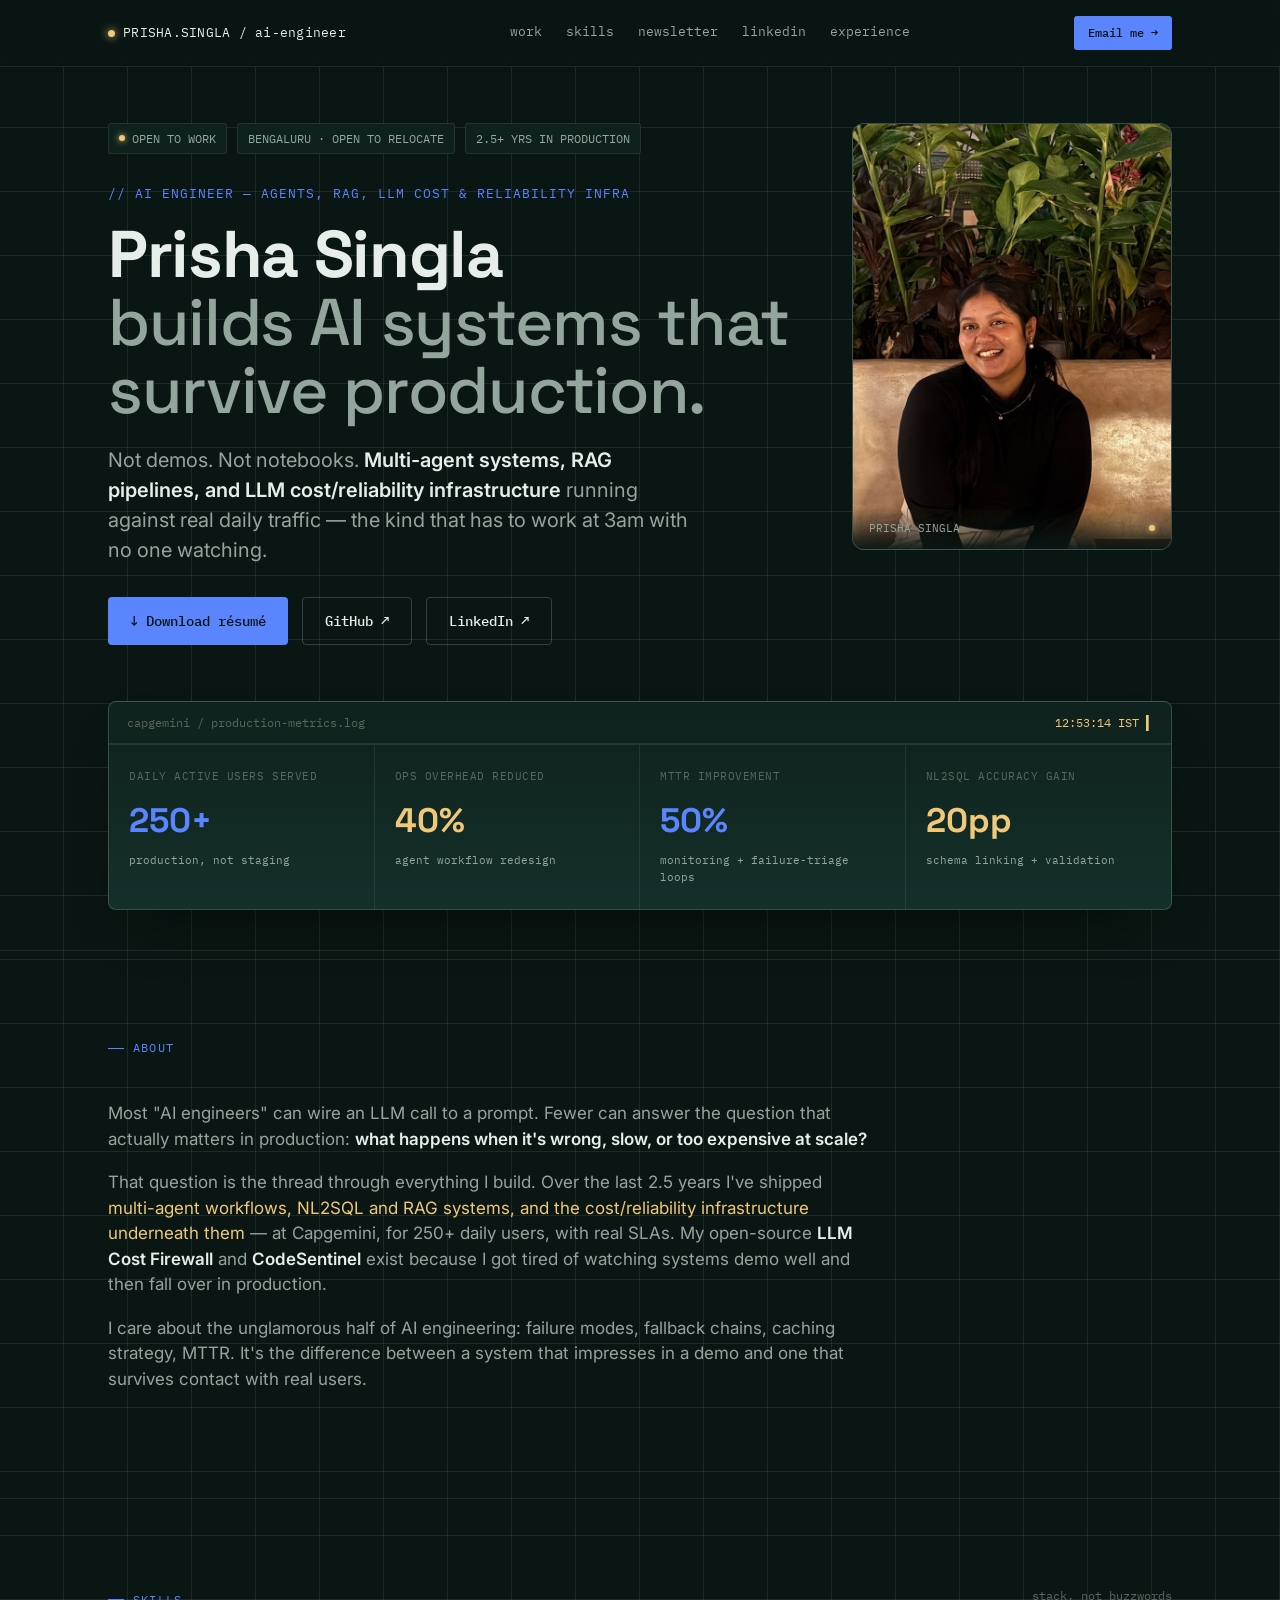
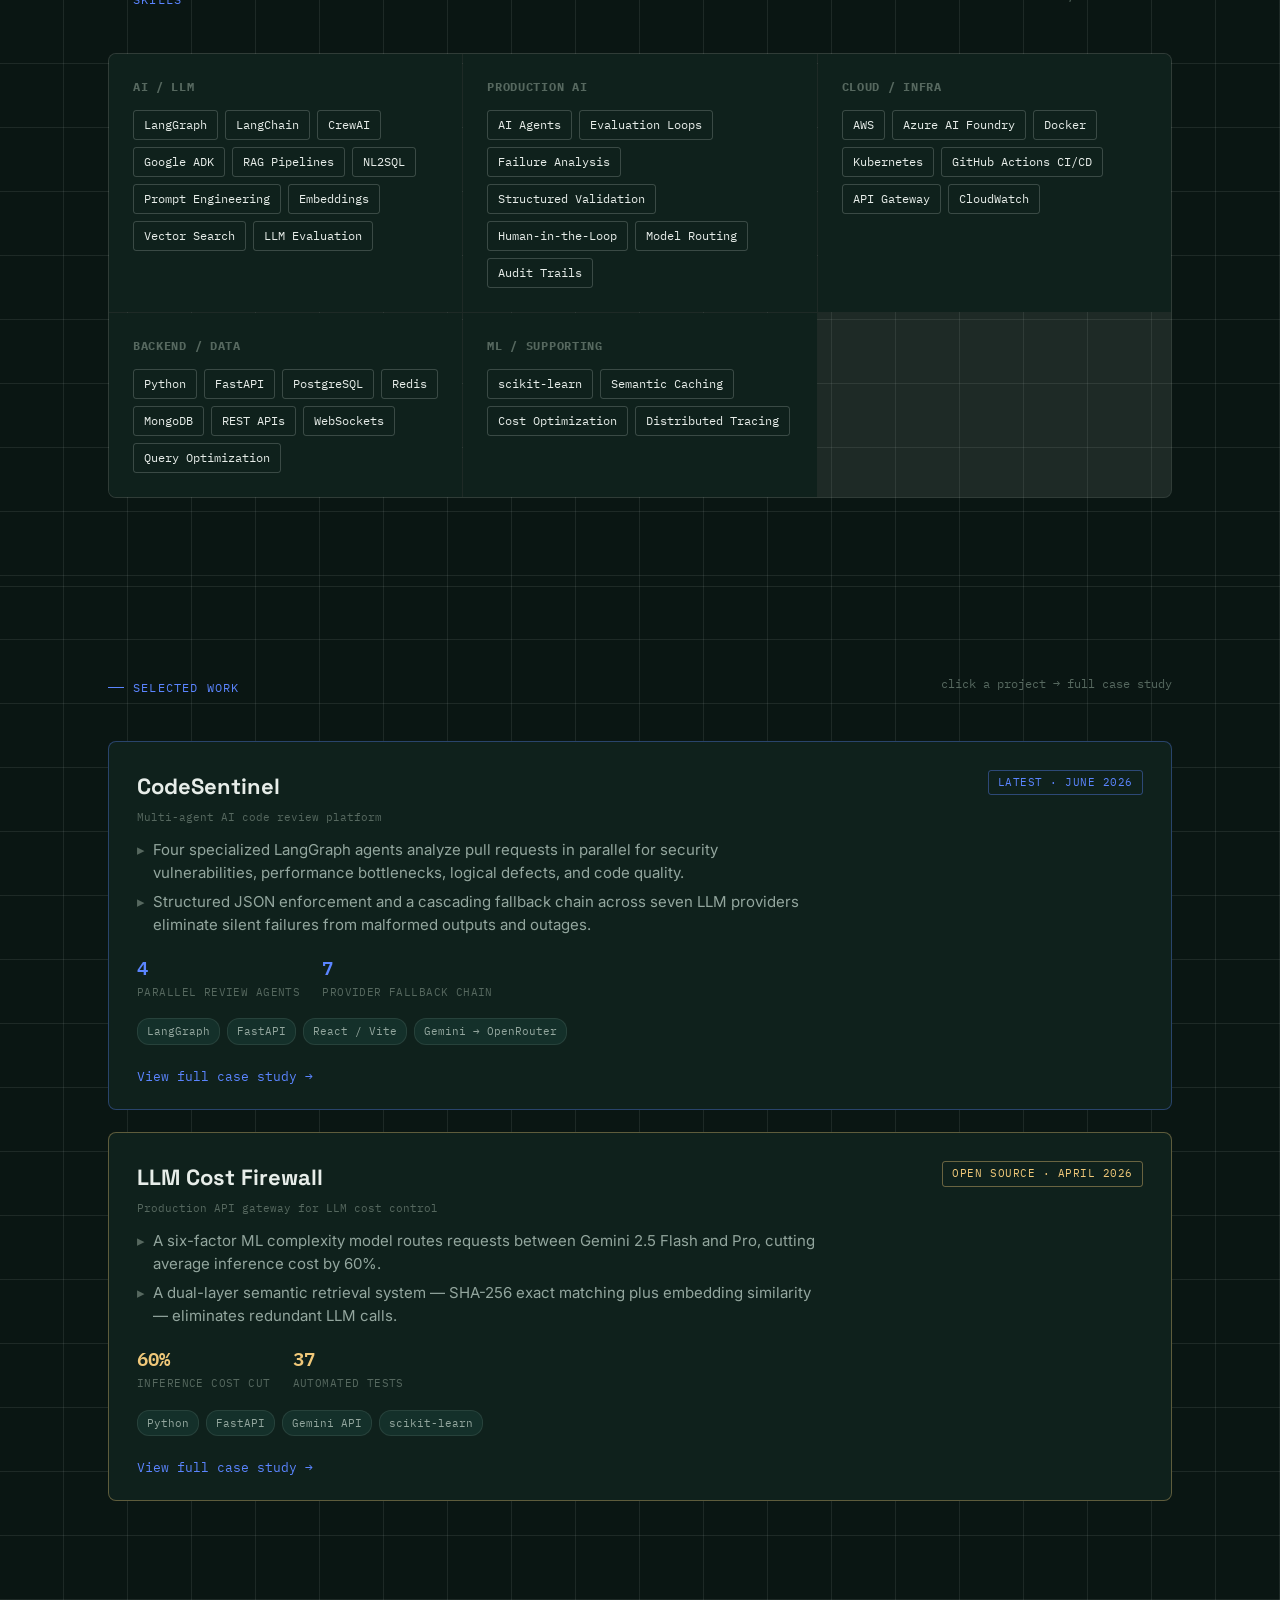
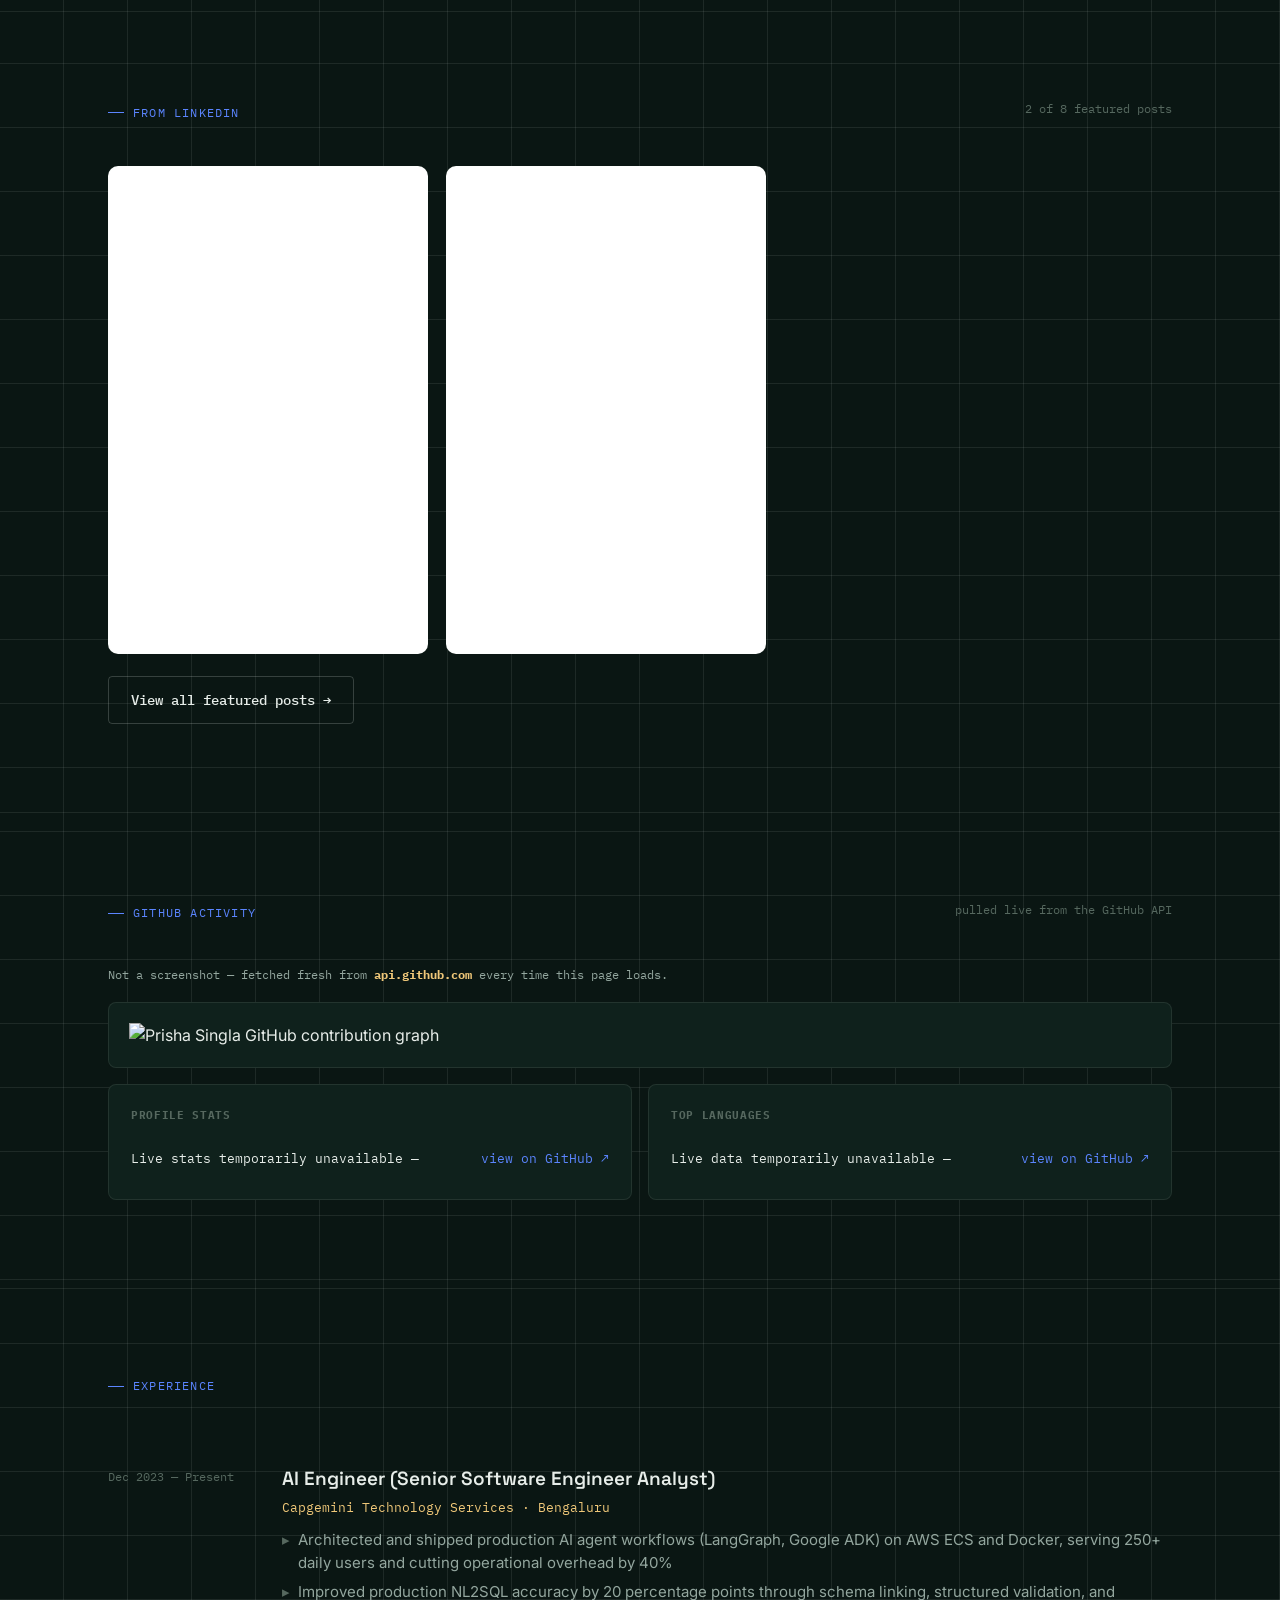
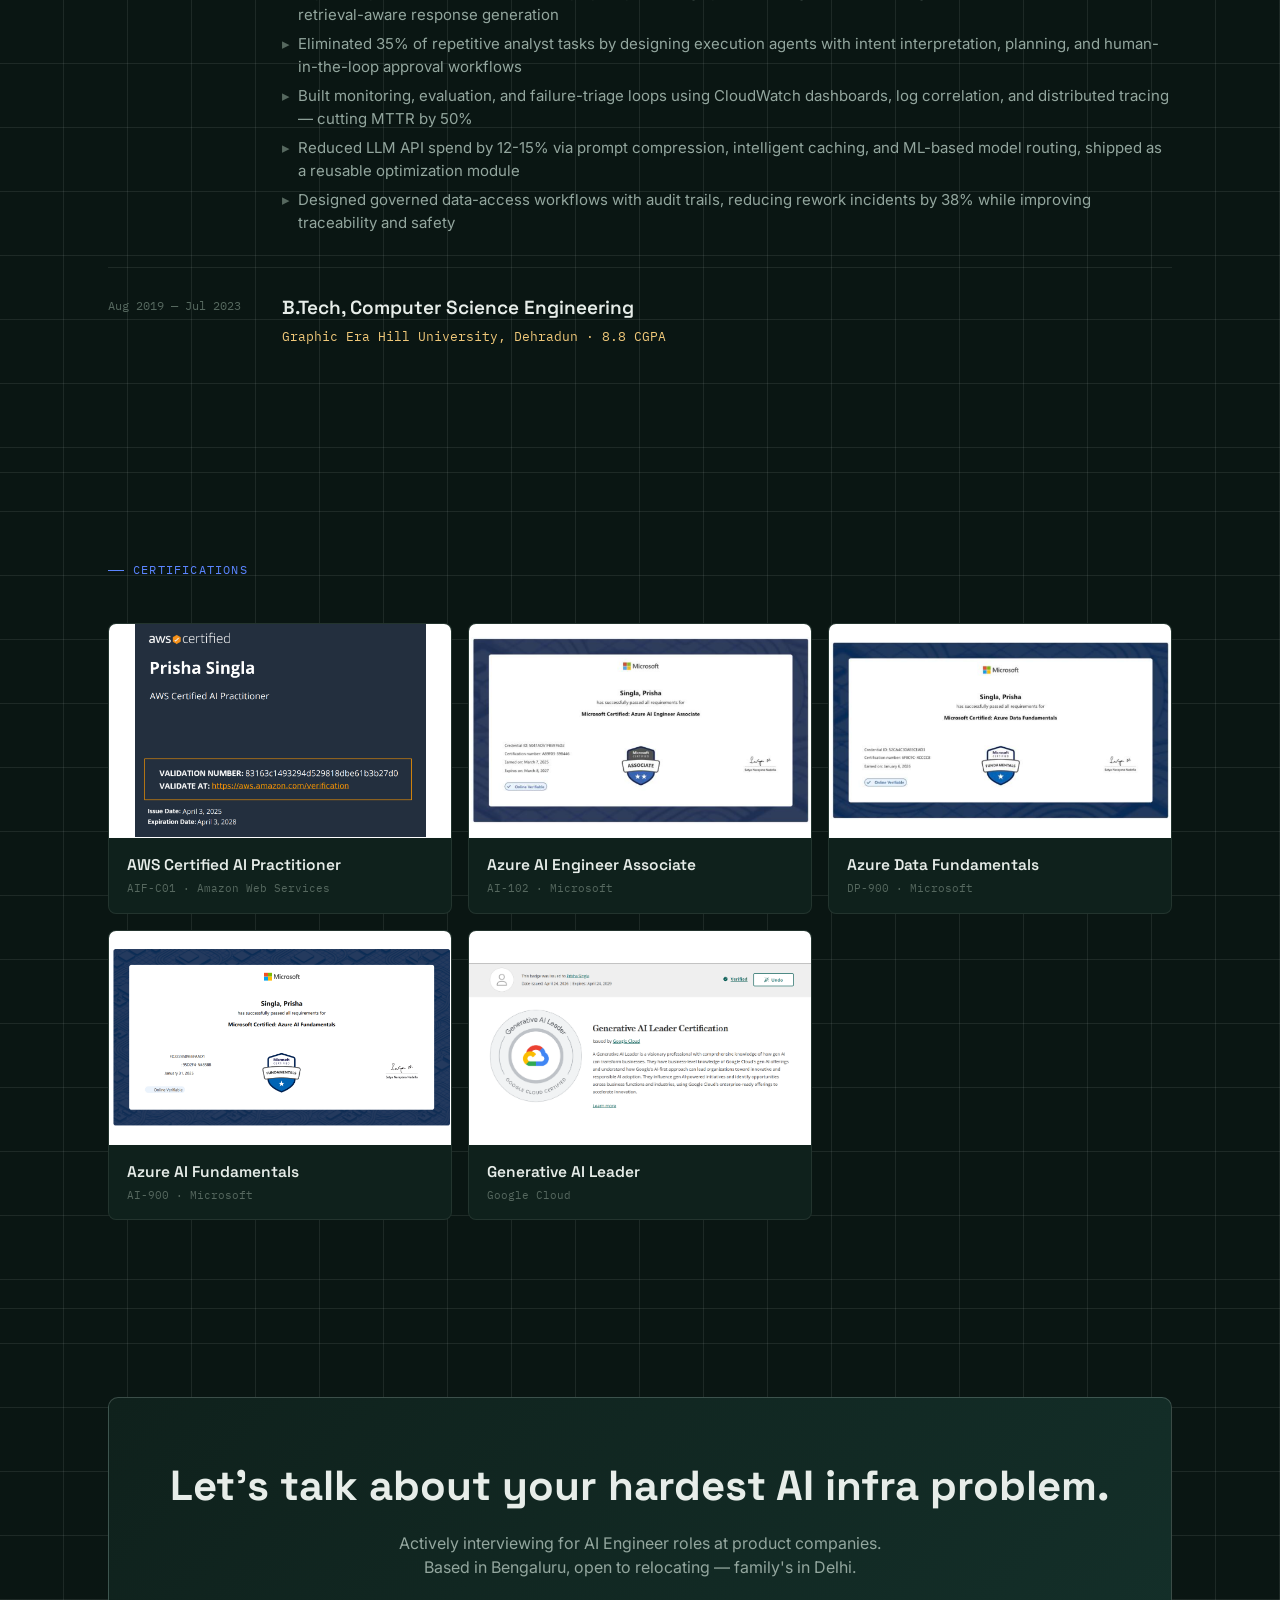
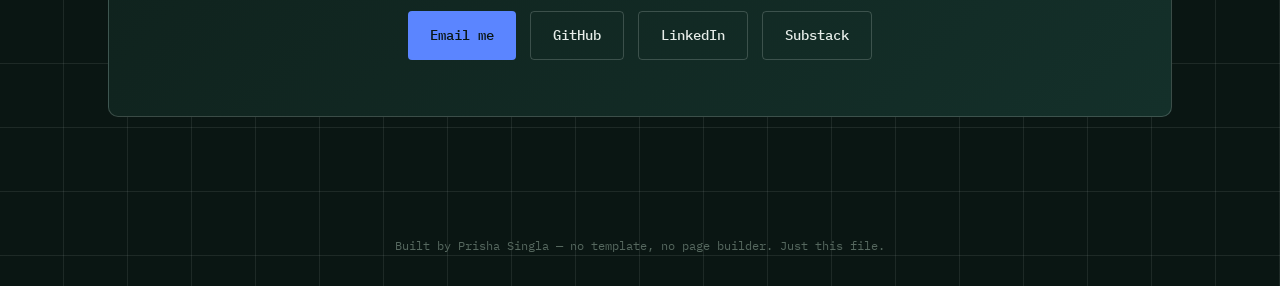
==== commit 99622968: "add PS favicon" ====
--- a/index.html
+++ b/index.html
@@ -3,7 +3,10 @@
 <head>
 <meta charset="UTF-8">
 <meta name="viewport" content="width=device-width, initial-scale=1.0">
-<title>Prisha Singla, AI Engineer</title>
+<link rel="icon" href="favicon.ico" sizes="any">
+<link rel="icon" type="image/svg+xml" href="favicon.svg">
+<link rel="apple-touch-icon" href="apple-touch-icon.png">
+<title>Prisha Singla — AI Engineer</title>
 <meta name="description" content="AI Engineer with 2.5 years shipping production agentic systems, RAG pipelines, and LLM cost infrastructure.">
 <link rel="preconnect" href="https://fonts.googleapis.com">
 <link rel="preconnect" href="https://fonts.gstatic.com" crossorigin>
@@ -46,9 +49,9 @@
         <span class="status-chip">2.5+ YRS IN PRODUCTION</span>
       </div>
 
-      <span class="eyebrow load-anim load-2">// AI ENGINEER, AGENTS, RAG, LLM COST & RELIABILITY INFRA</span>
+      <span class="eyebrow load-anim load-2">// AI ENGINEER — AGENTS, RAG, LLM COST & RELIABILITY INFRA</span>
       <h1 class="hero-name load-anim load-3">Prisha Singla<br><span>builds AI systems that survive production.</span></h1>
-      <p class="hero-sub load-anim load-4">Not demos. Not notebooks. <b>Multi-agent systems, RAG pipelines, and LLM cost/reliability infrastructure</b> running against real daily traffic, the kind that has to work at 3am with no one watching.</p>
+      <p class="hero-sub load-anim load-4">Not demos. Not notebooks. <b>Multi-agent systems, RAG pipelines, and LLM cost/reliability infrastructure</b> running against real daily traffic — the kind that has to work at 3am with no one watching.</p>
 
       <div class="hero-cta-row load-anim load-5">
         <a class="btn btn-primary" href="Prisha_Singla_Resume.pdf" target="_blank" rel="noopener">↓ Download résumé</a>
@@ -60,8 +63,8 @@
     <div class="photo-panel load-anim load-3" id="photo-panel">
       <img src="prisha-photo.jpg" alt="Prisha Singla" onerror="this.style.display='none';">
       <div class="photo-fallback">
-        <div class="mono"></div>
-        <div class="hint"></div>
+        <!-- <div class="mono"></div>
+        <div class="hint">Photo slot ready —<br>save your image as<br><b style="color:var(--text-dim)">prisha-photo.jpg</b><br>next to index.html</div> -->
       </div>
       <div class="photo-tag"><span>PRISHA SINGLA</span><span class="live-dot"></span></div>
     </div>
@@ -102,7 +105,7 @@
     <div class="sec-head"><span class="sec-label">About</span></div>
     <div class="about-body reveal">
       <p>Most "AI engineers" can wire an LLM call to a prompt. Fewer can answer the question that actually matters in production: <b>what happens when it's wrong, slow, or too expensive at scale?</b></p>
-      <p>That question is the thread through everything I build. Over the last 2.5 years I've shipped <span class="accent">multi-agent workflows, NL2SQL and RAG systems, and the cost/reliability infrastructure underneath them</span>, at Capgemini, for 250+ daily users, with real SLAs. My open-source <b>LLM Cost Firewall</b> and <b>CodeSentinel</b> exist because I got tired of watching systems demo well and then fall over in production.</p>
+      <p>That question is the thread through everything I build. Over the last 2.5 years I've shipped <span class="accent">multi-agent workflows, NL2SQL and RAG systems, and the cost/reliability infrastructure underneath them</span> — at Capgemini, for 250+ daily users, with real SLAs. My open-source <b>LLM Cost Firewall</b> and <b>CodeSentinel</b> exist because I got tired of watching systems demo well and then fall over in production.</p>
       <p>I care about the unglamorous half of AI engineering: failure modes, fallback chains, caching strategy, MTTR. It's the difference between a system that impresses in a demo and one that survives contact with real users.</p>
     </div>
   </div>
@@ -187,7 +190,7 @@
         <div class="project-date">Production API gateway for LLM cost control</div>
         <ul class="project-desc">
           <li>A six-factor ML complexity model routes requests between Gemini 2.5 Flash and Pro, cutting average inference cost by 60%.</li>
-          <li>A dual-layer semantic retrieval system, SHA-256 exact matching plus embedding similarity, eliminates redundant LLM calls.</li>
+          <li>A dual-layer semantic retrieval system — SHA-256 exact matching plus embedding similarity — eliminates redundant LLM calls.</li>
         </ul>
         <div class="project-stats">
           <div class="pstat"><span class="n gold">60%</span><span class="l">inference cost cut</span></div>
@@ -210,10 +213,10 @@
     </div>
     <div class="li-scroll reveal">
       <div class="li-card">
-        <iframe src="https://www.linkedin.com/embed/feed/update/urn:li:ugcPost:7457241802211971072" height="480" width="100%" frameborder="0" allowfullscreen title="LinkedIn post, LLM Cost Architecture" loading="lazy"></iframe>
+        <iframe src="https://www.linkedin.com/embed/feed/update/urn:li:ugcPost:7457241802211971072" height="480" width="100%" frameborder="0" allowfullscreen title="LinkedIn post — LLM Cost Architecture" loading="lazy"></iframe>
       </div>
       <div class="li-card">
-        <iframe src="https://www.linkedin.com/embed/feed/update/urn:li:ugcPost:7475395235465064448" height="480" width="100%" frameborder="0" allowfullscreen title="LinkedIn post, Multi-Agent Code Review" loading="lazy"></iframe>
+        <iframe src="https://www.linkedin.com/embed/feed/update/urn:li:ugcPost:7475395235465064448" height="480" width="100%" frameborder="0" allowfullscreen title="LinkedIn post — Multi-Agent Code Review" loading="lazy"></iframe>
       </div>
     </div>
     <a class="btn btn-ghost reveal" href="linkedin.html" style="margin-top:8px;">View all featured posts →</a>
@@ -226,7 +229,7 @@
       <span class="sec-label">GitHub Activity</span>
       <span class="sec-count">pulled live from the GitHub API</span>
     </div>
-    <div class="gh-summary reveal">Not a screenshot, fetched fresh from <b>api.github.com</b> every time this page loads.</div>
+    <div class="gh-summary reveal">Not a screenshot — fetched fresh from <b>api.github.com</b> every time this page loads.</div>
     <div class="gh-chart-wrap reveal">
       <img src="https://ghchart.rshah.org/5B85FF/prisha-singla-dev" alt="Prisha Singla GitHub contribution graph" loading="lazy" style="width:100%;min-width:640px;">
     </div>
@@ -248,7 +251,7 @@
     <div class="sec-head"><span class="sec-label">Experience</span></div>
     <div class="reveal">
       <div class="exp-item">
-        <div class="exp-date">Dec 2023, Present</div>
+        <div class="exp-date">Dec 2023 — Present</div>
         <div>
           <div class="exp-role">AI Engineer (Senior Software Engineer Analyst)</div>
           <div class="exp-org">Capgemini Technology Services · Bengaluru</div>
@@ -256,14 +259,14 @@
             <li>Architected and shipped production AI agent workflows (LangGraph, Google ADK) on AWS ECS and Docker, serving 250+ daily users and cutting operational overhead by 40%</li>
             <li>Improved production NL2SQL accuracy by 20 percentage points through schema linking, structured validation, and retrieval-aware response generation</li>
             <li>Eliminated 35% of repetitive analyst tasks by designing execution agents with intent interpretation, planning, and human-in-the-loop approval workflows</li>
-            <li>Built monitoring, evaluation, and failure-triage loops using CloudWatch dashboards, log correlation, and distributed tracing, cutting MTTR by 50%</li>
+            <li>Built monitoring, evaluation, and failure-triage loops using CloudWatch dashboards, log correlation, and distributed tracing — cutting MTTR by 50%</li>
             <li>Reduced LLM API spend by 12-15% via prompt compression, intelligent caching, and ML-based model routing, shipped as a reusable optimization module</li>
             <li>Designed governed data-access workflows with audit trails, reducing rework incidents by 38% while improving traceability and safety</li>
           </ul>
         </div>
       </div>
       <div class="exp-item">
-        <div class="exp-date">Aug 2019, Jul 2023</div>
+        <div class="exp-date">Aug 2019 — Jul 2023</div>
         <div>
           <div class="exp-role">B.Tech, Computer Science Engineering</div>
           <div class="exp-org">Graphic Era Hill University, Dehradun · 8.8 CGPA</div>
@@ -320,7 +323,7 @@
   <div class="wrap">
     <div class="contact-panel reveal">
       <h2>Let's talk about your hardest AI infra problem.</h2>
-      <p>Actively interviewing for AI Engineer roles at product companies. Based in Bengaluru, open to relocating, family's in Delhi.</p>
+      <p>Actively interviewing for AI Engineer roles at product companies. Based in Bengaluru, open to relocating — family's in Delhi.</p>
       <div class="contact-links">
         <a class="btn btn-primary" href="mailto:prishasingla23@gmail.com">Email me</a>
         <a class="btn btn-ghost" href="https://github.com/prisha-singla-dev/" target="_blank" rel="noopener">GitHub</a>
@@ -331,7 +334,7 @@
   </div>
 </section>
 
-<footer>Built by Prisha Singla, no template, no page builder. Just this file.</footer>
+<footer>Built by Prisha Singla — no template, no page builder. Just this file.</footer>
 
 <script src="site.js"></script>
 </body>
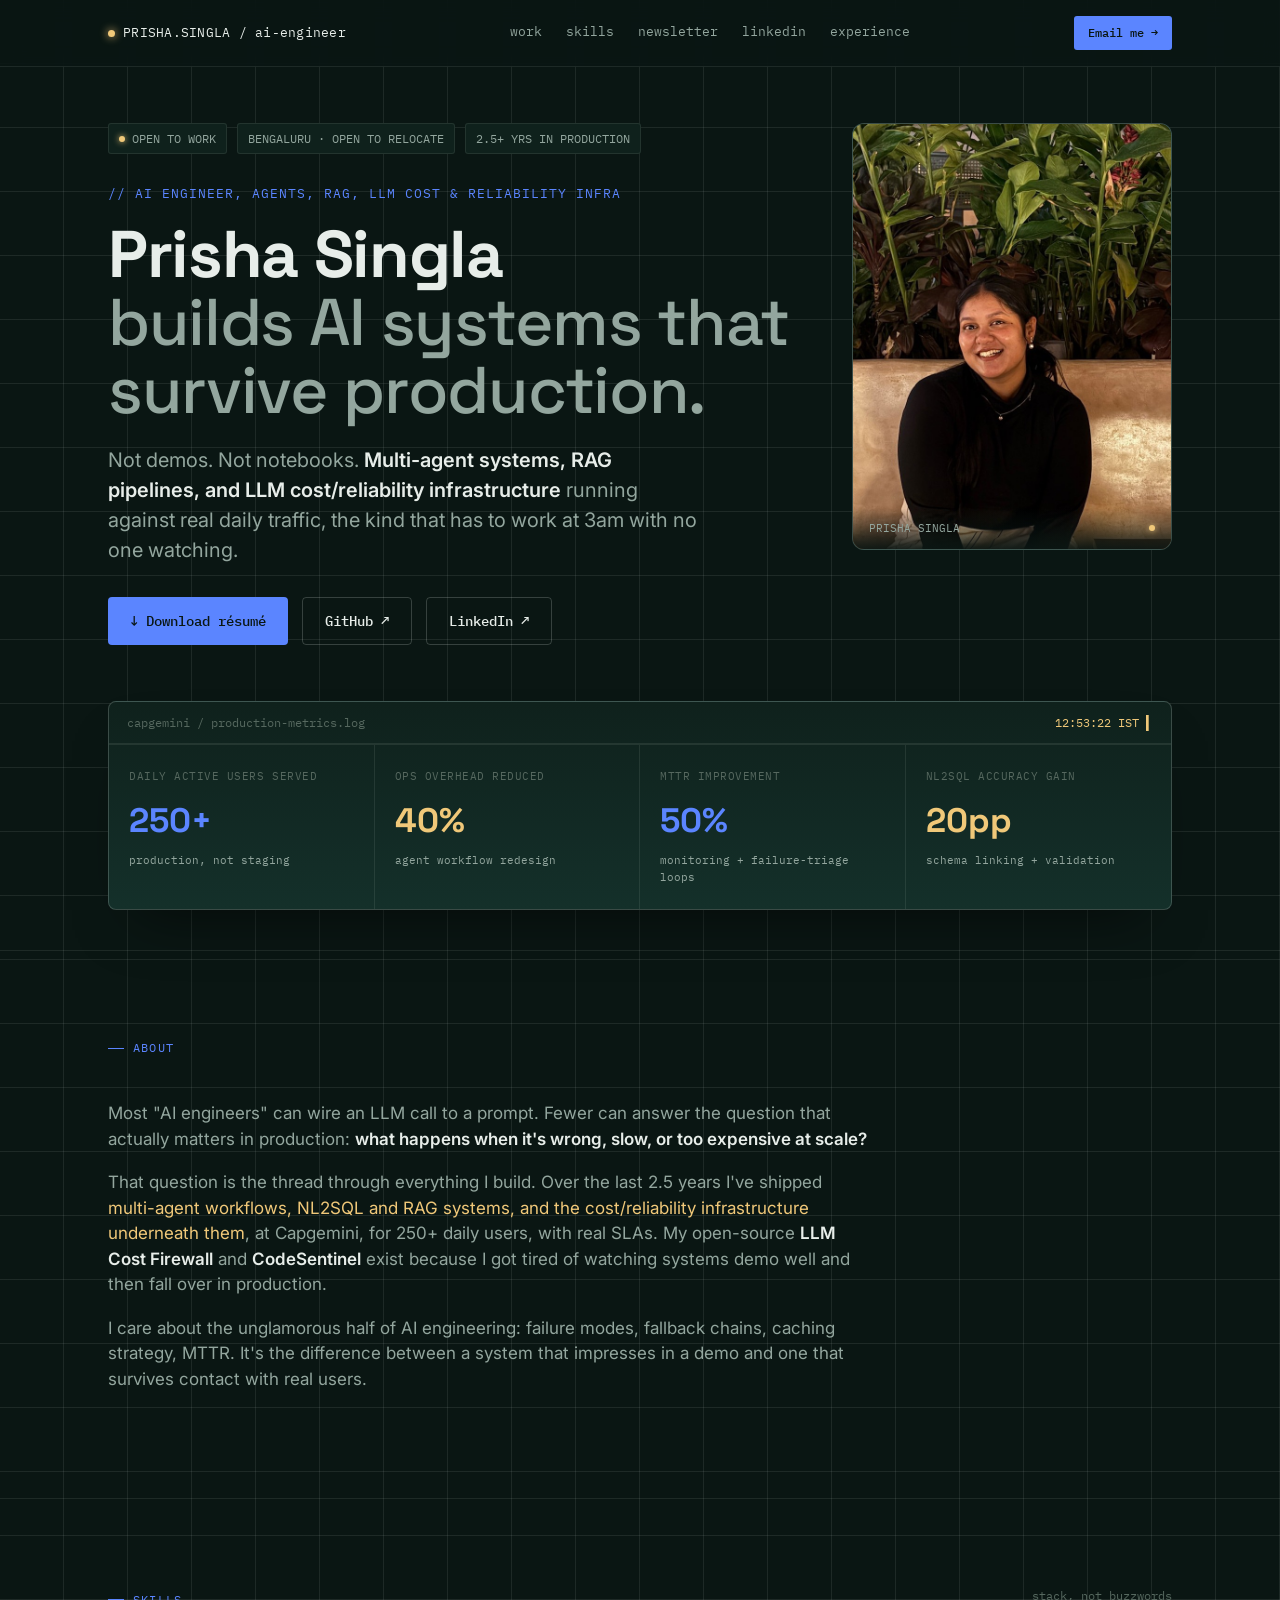
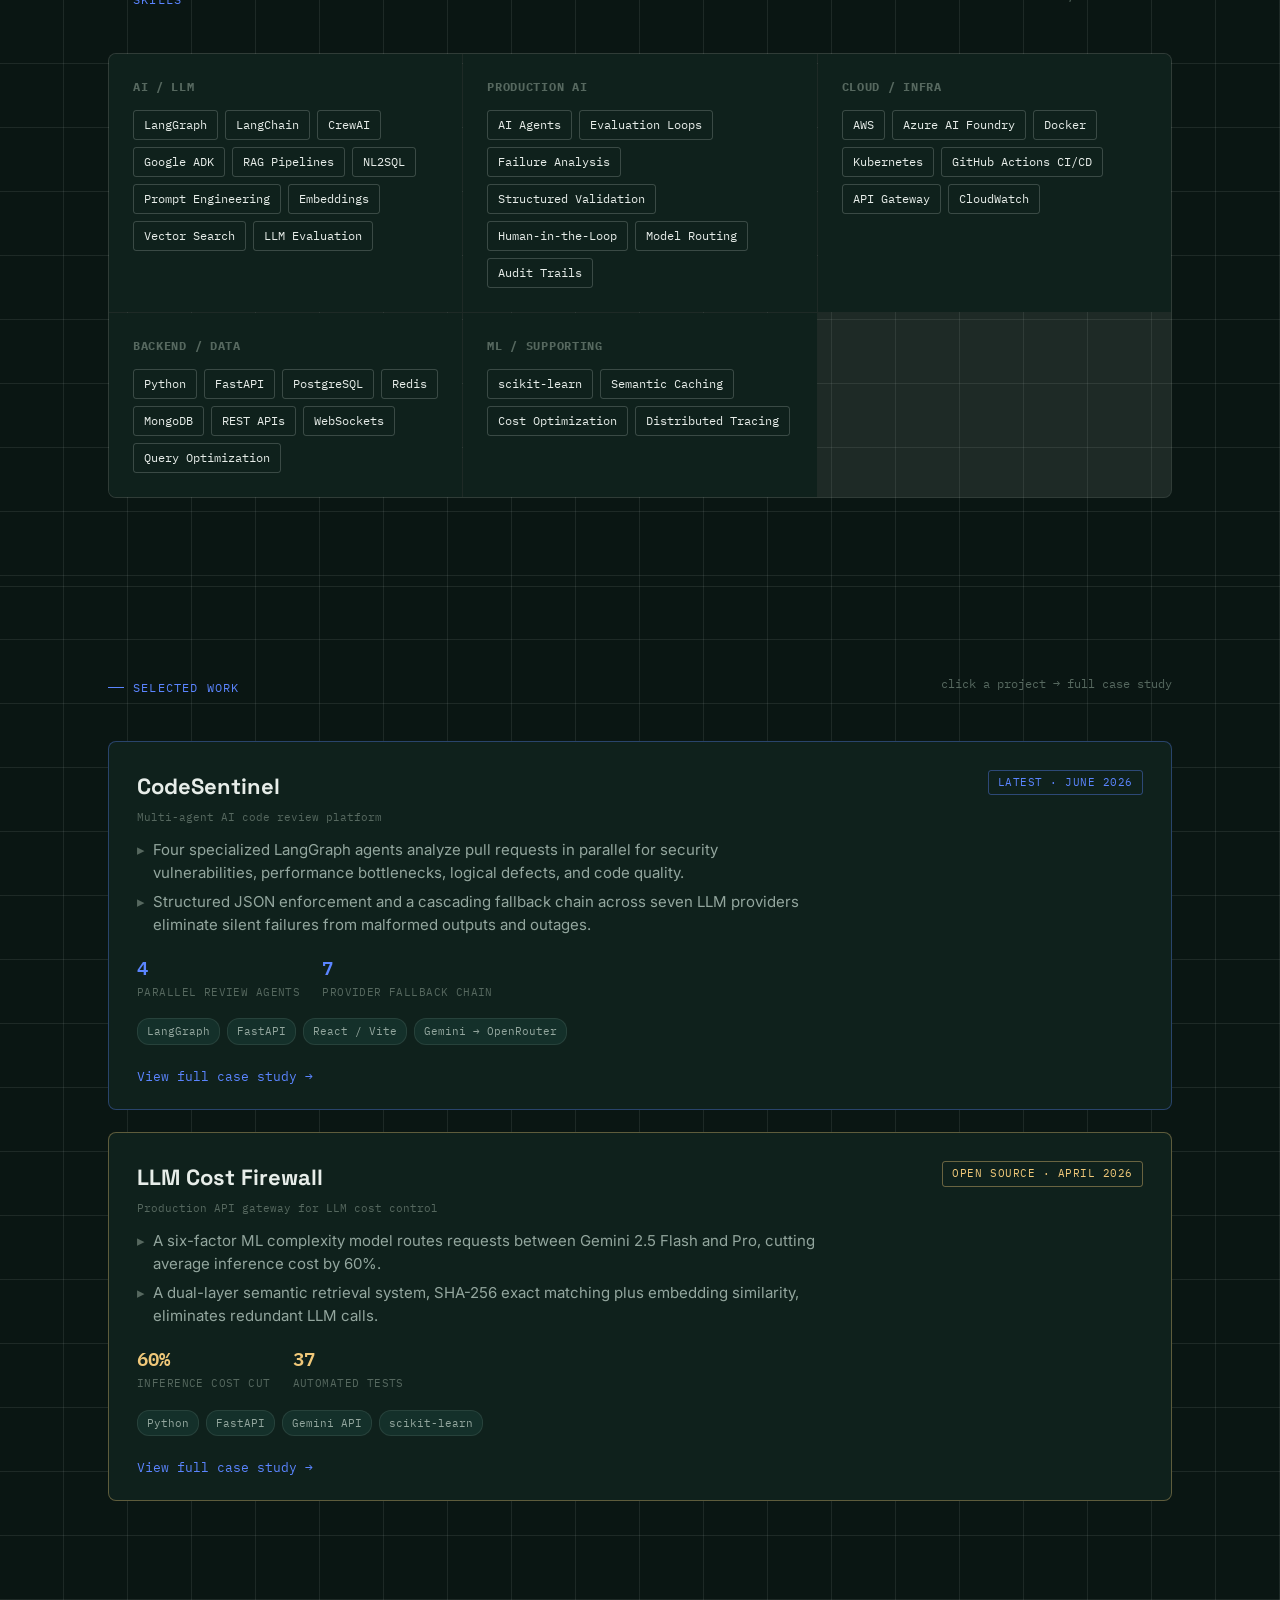
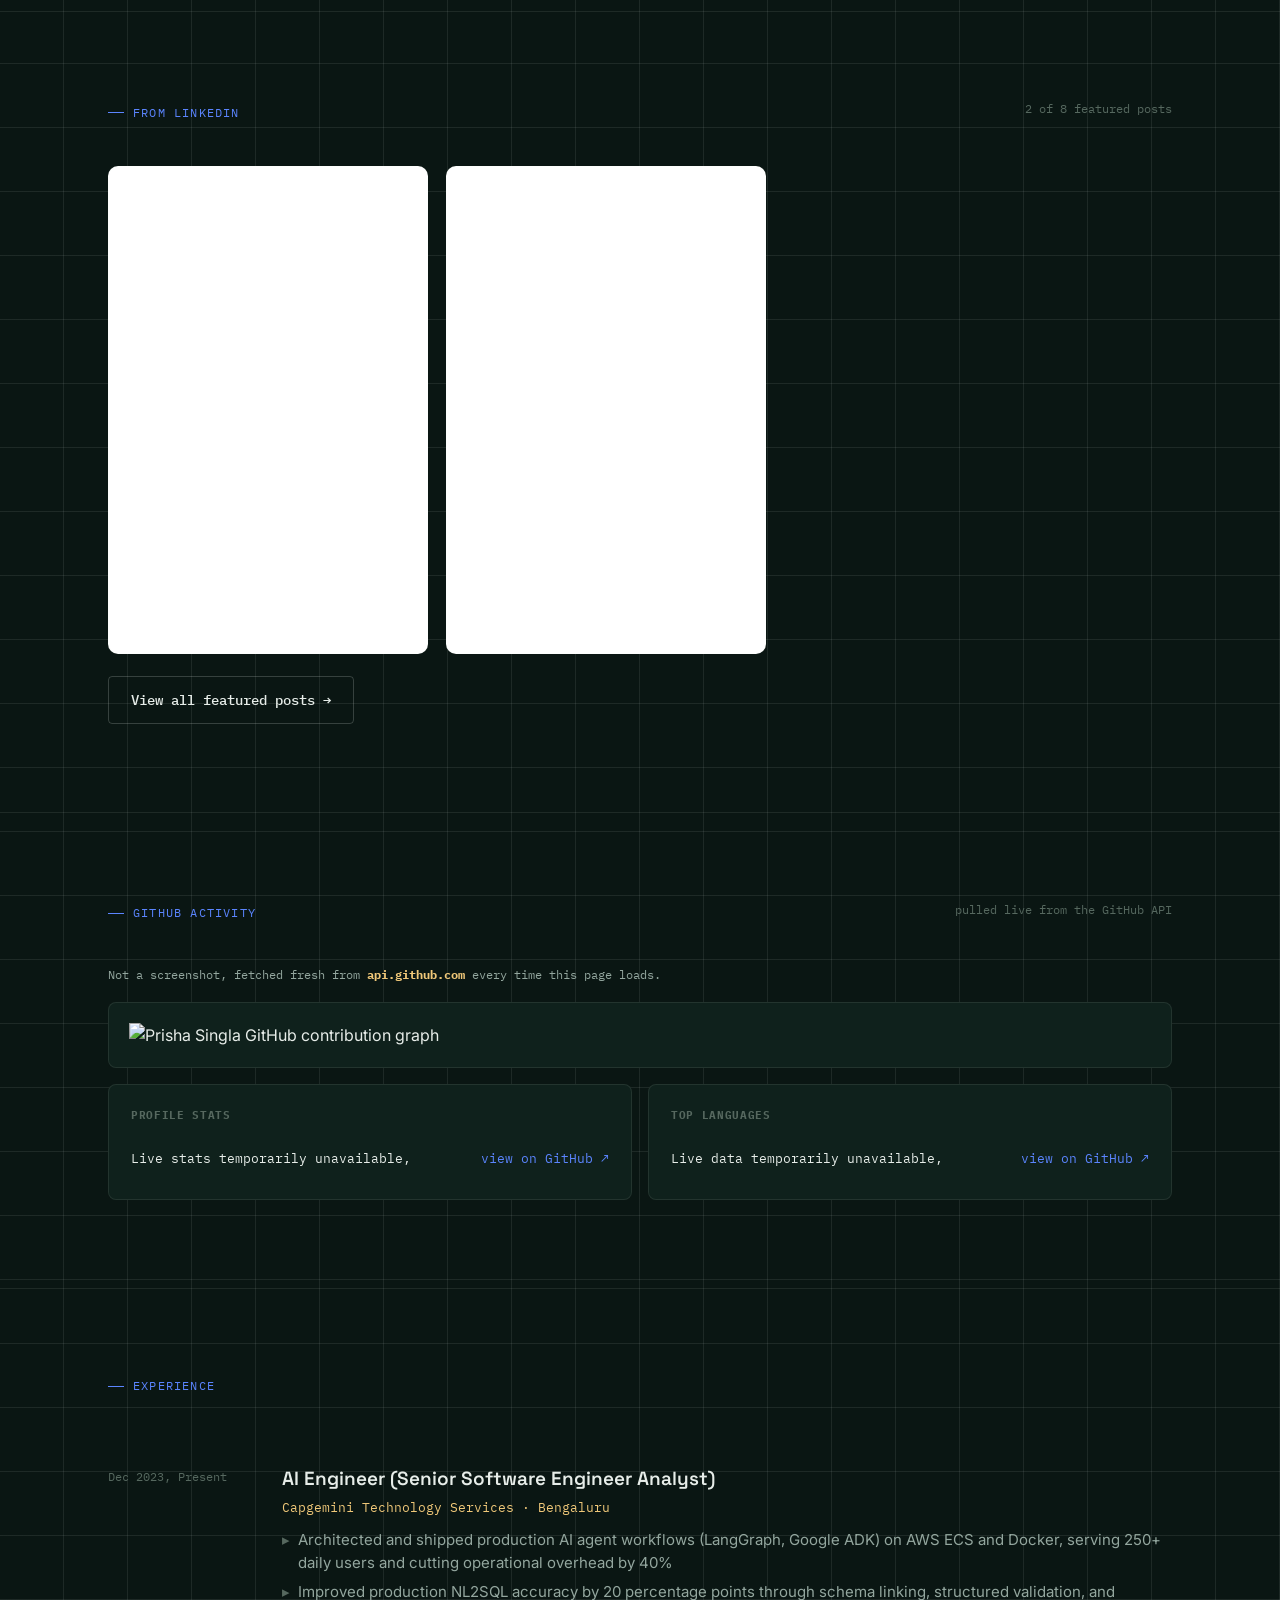
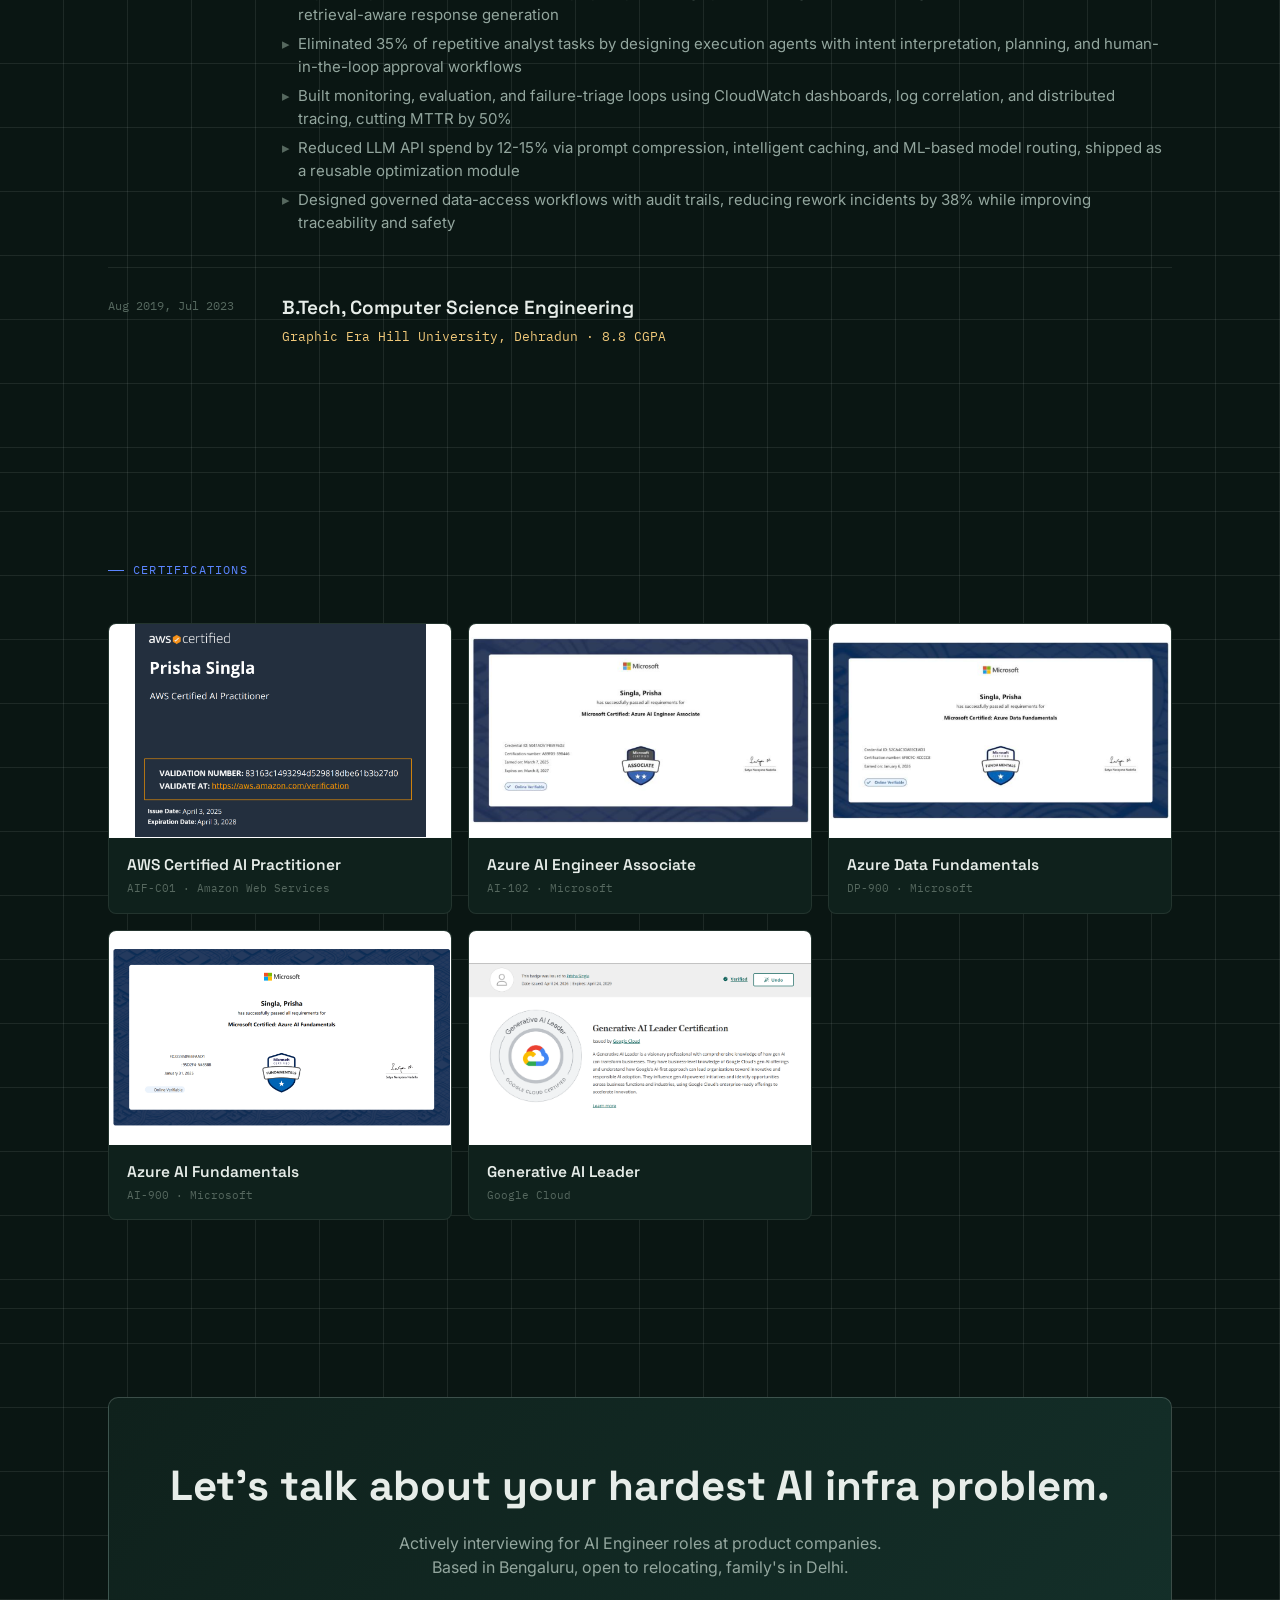
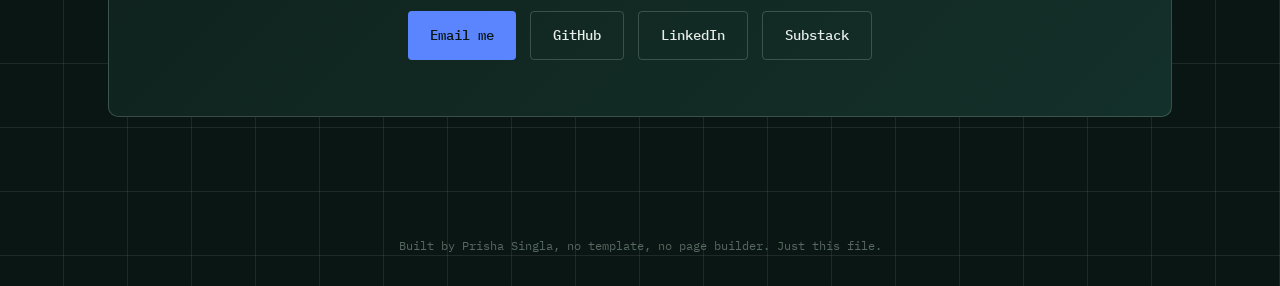
==== commit ce0b0ee4: "syntax changes" ====
--- a/index.html
+++ b/index.html
@@ -6,7 +6,7 @@
 <link rel="icon" href="favicon.ico" sizes="any">
 <link rel="icon" type="image/svg+xml" href="favicon.svg">
 <link rel="apple-touch-icon" href="apple-touch-icon.png">
-<title>Prisha Singla — AI Engineer</title>
+<title>Prisha Singla, AI Engineer</title>
 <meta name="description" content="AI Engineer with 2.5 years shipping production agentic systems, RAG pipelines, and LLM cost infrastructure.">
 <link rel="preconnect" href="https://fonts.googleapis.com">
 <link rel="preconnect" href="https://fonts.gstatic.com" crossorigin>
@@ -49,9 +49,9 @@
         <span class="status-chip">2.5+ YRS IN PRODUCTION</span>
       </div>
 
-      <span class="eyebrow load-anim load-2">// AI ENGINEER — AGENTS, RAG, LLM COST & RELIABILITY INFRA</span>
+      <span class="eyebrow load-anim load-2">// AI ENGINEER, AGENTS, RAG, LLM COST & RELIABILITY INFRA</span>
       <h1 class="hero-name load-anim load-3">Prisha Singla<br><span>builds AI systems that survive production.</span></h1>
-      <p class="hero-sub load-anim load-4">Not demos. Not notebooks. <b>Multi-agent systems, RAG pipelines, and LLM cost/reliability infrastructure</b> running against real daily traffic — the kind that has to work at 3am with no one watching.</p>
+      <p class="hero-sub load-anim load-4">Not demos. Not notebooks. <b>Multi-agent systems, RAG pipelines, and LLM cost/reliability infrastructure</b> running against real daily traffic, the kind that has to work at 3am with no one watching.</p>
 
       <div class="hero-cta-row load-anim load-5">
         <a class="btn btn-primary" href="Prisha_Singla_Resume.pdf" target="_blank" rel="noopener">↓ Download résumé</a>
@@ -64,7 +64,7 @@
       <img src="prisha-photo.jpg" alt="Prisha Singla" onerror="this.style.display='none';">
       <div class="photo-fallback">
         <!-- <div class="mono"></div>
-        <div class="hint">Photo slot ready —<br>save your image as<br><b style="color:var(--text-dim)">prisha-photo.jpg</b><br>next to index.html</div> -->
+        <div class="hint">Photo slot ready,<br>save your image as<br><b style="color:var(--text-dim)">prisha-photo.jpg</b><br>next to index.html</div> -->
       </div>
       <div class="photo-tag"><span>PRISHA SINGLA</span><span class="live-dot"></span></div>
     </div>
@@ -105,7 +105,7 @@
     <div class="sec-head"><span class="sec-label">About</span></div>
     <div class="about-body reveal">
       <p>Most "AI engineers" can wire an LLM call to a prompt. Fewer can answer the question that actually matters in production: <b>what happens when it's wrong, slow, or too expensive at scale?</b></p>
-      <p>That question is the thread through everything I build. Over the last 2.5 years I've shipped <span class="accent">multi-agent workflows, NL2SQL and RAG systems, and the cost/reliability infrastructure underneath them</span> — at Capgemini, for 250+ daily users, with real SLAs. My open-source <b>LLM Cost Firewall</b> and <b>CodeSentinel</b> exist because I got tired of watching systems demo well and then fall over in production.</p>
+      <p>That question is the thread through everything I build. Over the last 2.5 years I've shipped <span class="accent">multi-agent workflows, NL2SQL and RAG systems, and the cost/reliability infrastructure underneath them</span>, at Capgemini, for 250+ daily users, with real SLAs. My open-source <b>LLM Cost Firewall</b> and <b>CodeSentinel</b> exist because I got tired of watching systems demo well and then fall over in production.</p>
       <p>I care about the unglamorous half of AI engineering: failure modes, fallback chains, caching strategy, MTTR. It's the difference between a system that impresses in a demo and one that survives contact with real users.</p>
     </div>
   </div>
@@ -190,7 +190,7 @@
         <div class="project-date">Production API gateway for LLM cost control</div>
         <ul class="project-desc">
           <li>A six-factor ML complexity model routes requests between Gemini 2.5 Flash and Pro, cutting average inference cost by 60%.</li>
-          <li>A dual-layer semantic retrieval system — SHA-256 exact matching plus embedding similarity — eliminates redundant LLM calls.</li>
+          <li>A dual-layer semantic retrieval system, SHA-256 exact matching plus embedding similarity, eliminates redundant LLM calls.</li>
         </ul>
         <div class="project-stats">
           <div class="pstat"><span class="n gold">60%</span><span class="l">inference cost cut</span></div>
@@ -213,10 +213,10 @@
     </div>
     <div class="li-scroll reveal">
       <div class="li-card">
-        <iframe src="https://www.linkedin.com/embed/feed/update/urn:li:ugcPost:7457241802211971072" height="480" width="100%" frameborder="0" allowfullscreen title="LinkedIn post — LLM Cost Architecture" loading="lazy"></iframe>
+        <iframe src="https://www.linkedin.com/embed/feed/update/urn:li:ugcPost:7457241802211971072" height="480" width="100%" frameborder="0" allowfullscreen title="LinkedIn post, LLM Cost Architecture" loading="lazy"></iframe>
       </div>
       <div class="li-card">
-        <iframe src="https://www.linkedin.com/embed/feed/update/urn:li:ugcPost:7475395235465064448" height="480" width="100%" frameborder="0" allowfullscreen title="LinkedIn post — Multi-Agent Code Review" loading="lazy"></iframe>
+        <iframe src="https://www.linkedin.com/embed/feed/update/urn:li:ugcPost:7475395235465064448" height="480" width="100%" frameborder="0" allowfullscreen title="LinkedIn post, Multi-Agent Code Review" loading="lazy"></iframe>
       </div>
     </div>
     <a class="btn btn-ghost reveal" href="linkedin.html" style="margin-top:8px;">View all featured posts →</a>
@@ -229,7 +229,7 @@
       <span class="sec-label">GitHub Activity</span>
       <span class="sec-count">pulled live from the GitHub API</span>
     </div>
-    <div class="gh-summary reveal">Not a screenshot — fetched fresh from <b>api.github.com</b> every time this page loads.</div>
+    <div class="gh-summary reveal">Not a screenshot, fetched fresh from <b>api.github.com</b> every time this page loads.</div>
     <div class="gh-chart-wrap reveal">
       <img src="https://ghchart.rshah.org/5B85FF/prisha-singla-dev" alt="Prisha Singla GitHub contribution graph" loading="lazy" style="width:100%;min-width:640px;">
     </div>
@@ -251,7 +251,7 @@
     <div class="sec-head"><span class="sec-label">Experience</span></div>
     <div class="reveal">
       <div class="exp-item">
-        <div class="exp-date">Dec 2023 — Present</div>
+        <div class="exp-date">Dec 2023, Present</div>
         <div>
           <div class="exp-role">AI Engineer (Senior Software Engineer Analyst)</div>
           <div class="exp-org">Capgemini Technology Services · Bengaluru</div>
@@ -259,14 +259,14 @@
             <li>Architected and shipped production AI agent workflows (LangGraph, Google ADK) on AWS ECS and Docker, serving 250+ daily users and cutting operational overhead by 40%</li>
             <li>Improved production NL2SQL accuracy by 20 percentage points through schema linking, structured validation, and retrieval-aware response generation</li>
             <li>Eliminated 35% of repetitive analyst tasks by designing execution agents with intent interpretation, planning, and human-in-the-loop approval workflows</li>
-            <li>Built monitoring, evaluation, and failure-triage loops using CloudWatch dashboards, log correlation, and distributed tracing — cutting MTTR by 50%</li>
+            <li>Built monitoring, evaluation, and failure-triage loops using CloudWatch dashboards, log correlation, and distributed tracing, cutting MTTR by 50%</li>
             <li>Reduced LLM API spend by 12-15% via prompt compression, intelligent caching, and ML-based model routing, shipped as a reusable optimization module</li>
             <li>Designed governed data-access workflows with audit trails, reducing rework incidents by 38% while improving traceability and safety</li>
           </ul>
         </div>
       </div>
       <div class="exp-item">
-        <div class="exp-date">Aug 2019 — Jul 2023</div>
+        <div class="exp-date">Aug 2019, Jul 2023</div>
         <div>
           <div class="exp-role">B.Tech, Computer Science Engineering</div>
           <div class="exp-org">Graphic Era Hill University, Dehradun · 8.8 CGPA</div>
@@ -323,7 +323,7 @@
   <div class="wrap">
     <div class="contact-panel reveal">
       <h2>Let's talk about your hardest AI infra problem.</h2>
-      <p>Actively interviewing for AI Engineer roles at product companies. Based in Bengaluru, open to relocating — family's in Delhi.</p>
+      <p>Actively interviewing for AI Engineer roles at product companies. Based in Bengaluru, open to relocating, family's in Delhi.</p>
       <div class="contact-links">
         <a class="btn btn-primary" href="mailto:prishasingla23@gmail.com">Email me</a>
         <a class="btn btn-ghost" href="https://github.com/prisha-singla-dev/" target="_blank" rel="noopener">GitHub</a>
@@ -334,7 +334,7 @@
   </div>
 </section>
 
-<footer>Built by Prisha Singla — no template, no page builder. Just this file.</footer>
+<footer>Built by Prisha Singla, no template, no page builder. Just this file.</footer>
 
 <script src="site.js"></script>
 </body>
